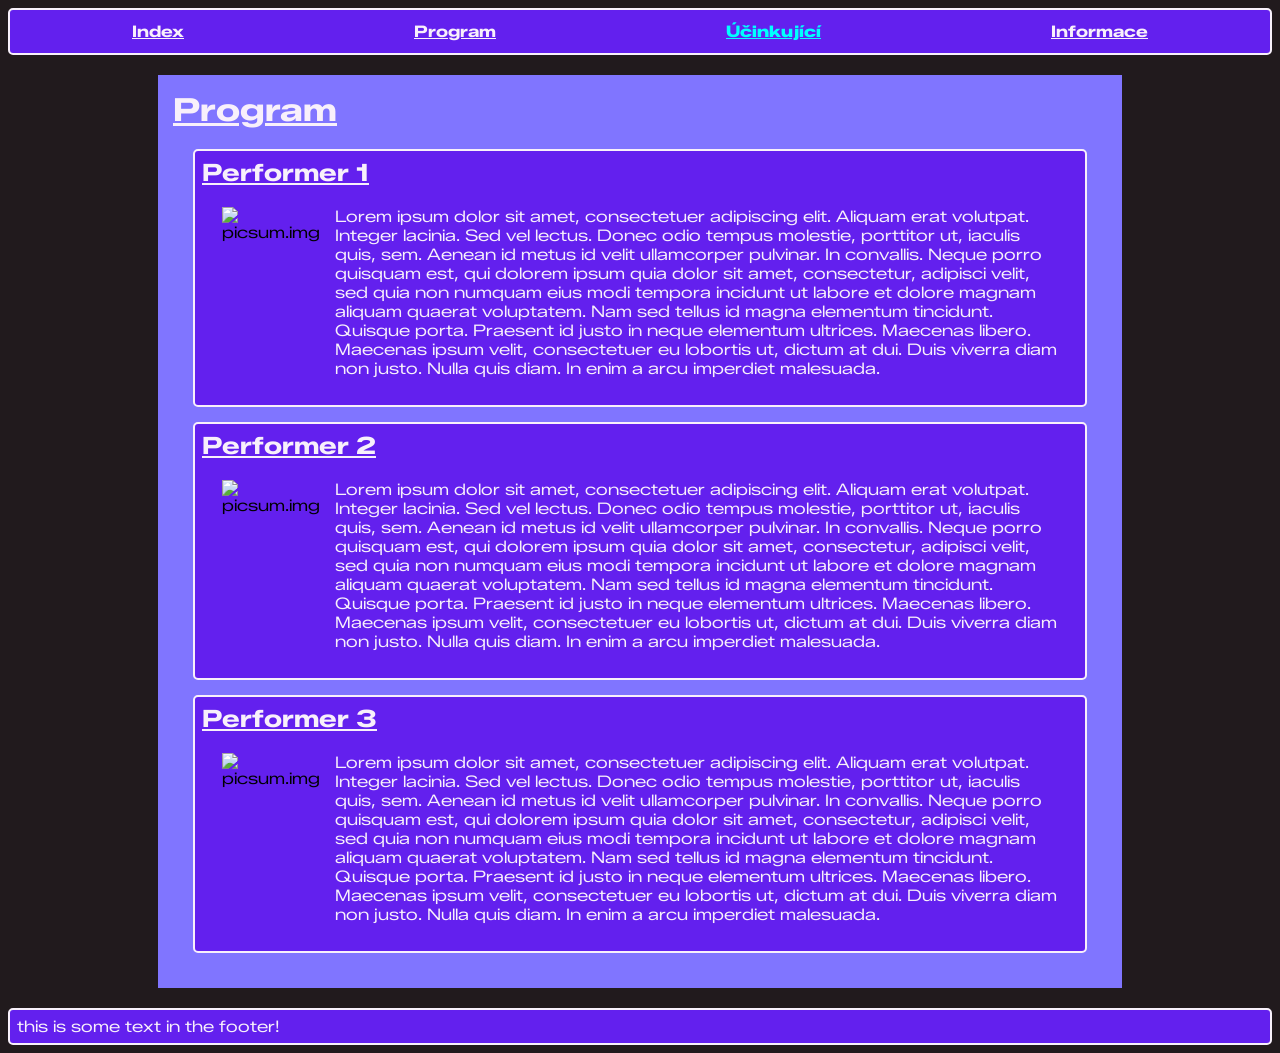
==== web/performers.html @ 7055b020 "Nástřel webu" ====
<!DOCTYPE html>
<html lang="en">
<head>
    <meta charset="UTF-8">
    <meta name="viewport" content="width=device-width, initial-scale=1.0">
    <link rel="stylesheet" href="style.css">
    <title>Performers</title>
    <link rel="preconnect" href="https://fonts.googleapis.com">
    <link rel="preconnect" href="https://fonts.gstatic.com" crossorigin>
    <link href="https://fonts.googleapis.com/css2?family=Zalando+Sans+Expanded:ital,wght@0,200..900;1,200..900&display=swap" rel="stylesheet">
</head>
<body>
    <header>
        <nav id="navbar" class="row">
            <div class="nav-button">
                <a class="nav-link" href="index.html">Index</a>
            </div>
            <div class="nav-button">
                <a class="nav-link" href="program.html">Program</a>
            </div>
            <div class="nav-button">
                <a class="nav-link active" href="performers.html">Účinkující</a>
            </div>
            <div class="nav-button">
                <a class="nav-link" href="">Informace</a>
            </div>
        </nav>
    </header>
    <main>
        <h1>Program</h1>
        <section>
            <section id="performers">
                <article class="performer-item">
                    <h2>Performer 1</h2>
                    <div class="row performer">
                        <img src="https://picsum.photos/150/150" alt="picsum.img">
                        <p>Lorem ipsum dolor sit amet, consectetuer adipiscing elit. Aliquam erat volutpat. Integer lacinia. Sed vel lectus. Donec odio tempus molestie, porttitor ut, iaculis quis, sem. Aenean id metus id velit ullamcorper pulvinar. In convallis. Neque porro quisquam est, qui dolorem ipsum quia dolor sit amet, consectetur, adipisci velit, sed quia non numquam eius modi tempora incidunt ut labore et dolore magnam aliquam quaerat voluptatem. Nam sed tellus id magna elementum tincidunt. Quisque porta. Praesent id justo in neque elementum ultrices. Maecenas libero. Maecenas ipsum velit, consectetuer eu lobortis ut, dictum at dui. Duis viverra diam non justo. Nulla quis diam. In enim a arcu imperdiet malesuada.</p>
                    </div>
                </article>
                <article class="performer-item">
                    <h2>Performer 2</h2>
                    <div class="row performer">
                        <img src="https://picsum.photos/150/150" alt="picsum.img">
                        <p>Lorem ipsum dolor sit amet, consectetuer adipiscing elit. Aliquam erat volutpat. Integer lacinia. Sed vel lectus. Donec odio tempus molestie, porttitor ut, iaculis quis, sem. Aenean id metus id velit ullamcorper pulvinar. In convallis. Neque porro quisquam est, qui dolorem ipsum quia dolor sit amet, consectetur, adipisci velit, sed quia non numquam eius modi tempora incidunt ut labore et dolore magnam aliquam quaerat voluptatem. Nam sed tellus id magna elementum tincidunt. Quisque porta. Praesent id justo in neque elementum ultrices. Maecenas libero. Maecenas ipsum velit, consectetuer eu lobortis ut, dictum at dui. Duis viverra diam non justo. Nulla quis diam. In enim a arcu imperdiet malesuada.</p>
                    </div>
                </article>
                <article class="performer-item">
                    <h2>Performer 3</h2>
                    <div class="row performer">
                        <img src="https://picsum.photos/150/150" alt="picsum.img">
                        <p>Lorem ipsum dolor sit amet, consectetuer adipiscing elit. Aliquam erat volutpat. Integer lacinia. Sed vel lectus. Donec odio tempus molestie, porttitor ut, iaculis quis, sem. Aenean id metus id velit ullamcorper pulvinar. In convallis. Neque porro quisquam est, qui dolorem ipsum quia dolor sit amet, consectetur, adipisci velit, sed quia non numquam eius modi tempora incidunt ut labore et dolore magnam aliquam quaerat voluptatem. Nam sed tellus id magna elementum tincidunt. Quisque porta. Praesent id justo in neque elementum ultrices. Maecenas libero. Maecenas ipsum velit, consectetuer eu lobortis ut, dictum at dui. Duis viverra diam non justo. Nulla quis diam. In enim a arcu imperdiet malesuada.</p>
                    </div>
                </article>
            </section>
        </section>
    </main>
    <footer>
        <p>this is some text in the footer!</p>
    </footer>
</body>
</html>
---- web/style.css ----
body{
    background-color: #211A1D;
    font-family: "Zalando Sans Expanded", sans-serif;
    font-optical-sizing: auto;
    font-weight: normal;
    font-style: normal;
}
.row{
    display: flex;
    flex-direction: row;
}
#navbar{
    border: 2px solid #F8F0FB;
    border-radius: 5px;
    background-color: #6320ee;
    padding: 7px;
    justify-content: space-around;
}
a{
    text-decoration: none;
}
.nav-button{
    padding: 5px;
    text-align: center;
}
.nav-link{
    font-weight: 700;
    text-decoration: underline;
}
footer{
    background-color: #6320ee;
    padding: 7px;
    border: 2px solid #F8F0FB;
    border-radius: 5px;
}
main{
    padding: 15px;
    margin: 20px 150px;
    background-color: #8075FF;
}
section, article, .performer{
    padding: 20px;
}
article{
    padding: 20px;
}
p, h1, h2, h3, time, a{
   color: #F8F0FB;
   margin: 0;
}
h1, h2, h3{
    text-decoration: underline;
}
a.active{
    color: #00ffff;
    font-weight: 900;
}
article.performer-item{
    padding: 7px;
    background-color: #6320ee;
    border: 2px solid #F8F0FB;
    border-radius: 5px;
}
#performers{
    display: flex;
    flex-direction: column;
    row-gap: 15px;
    padding: 0;
}
.performer{
    column-gap: 15px;
}
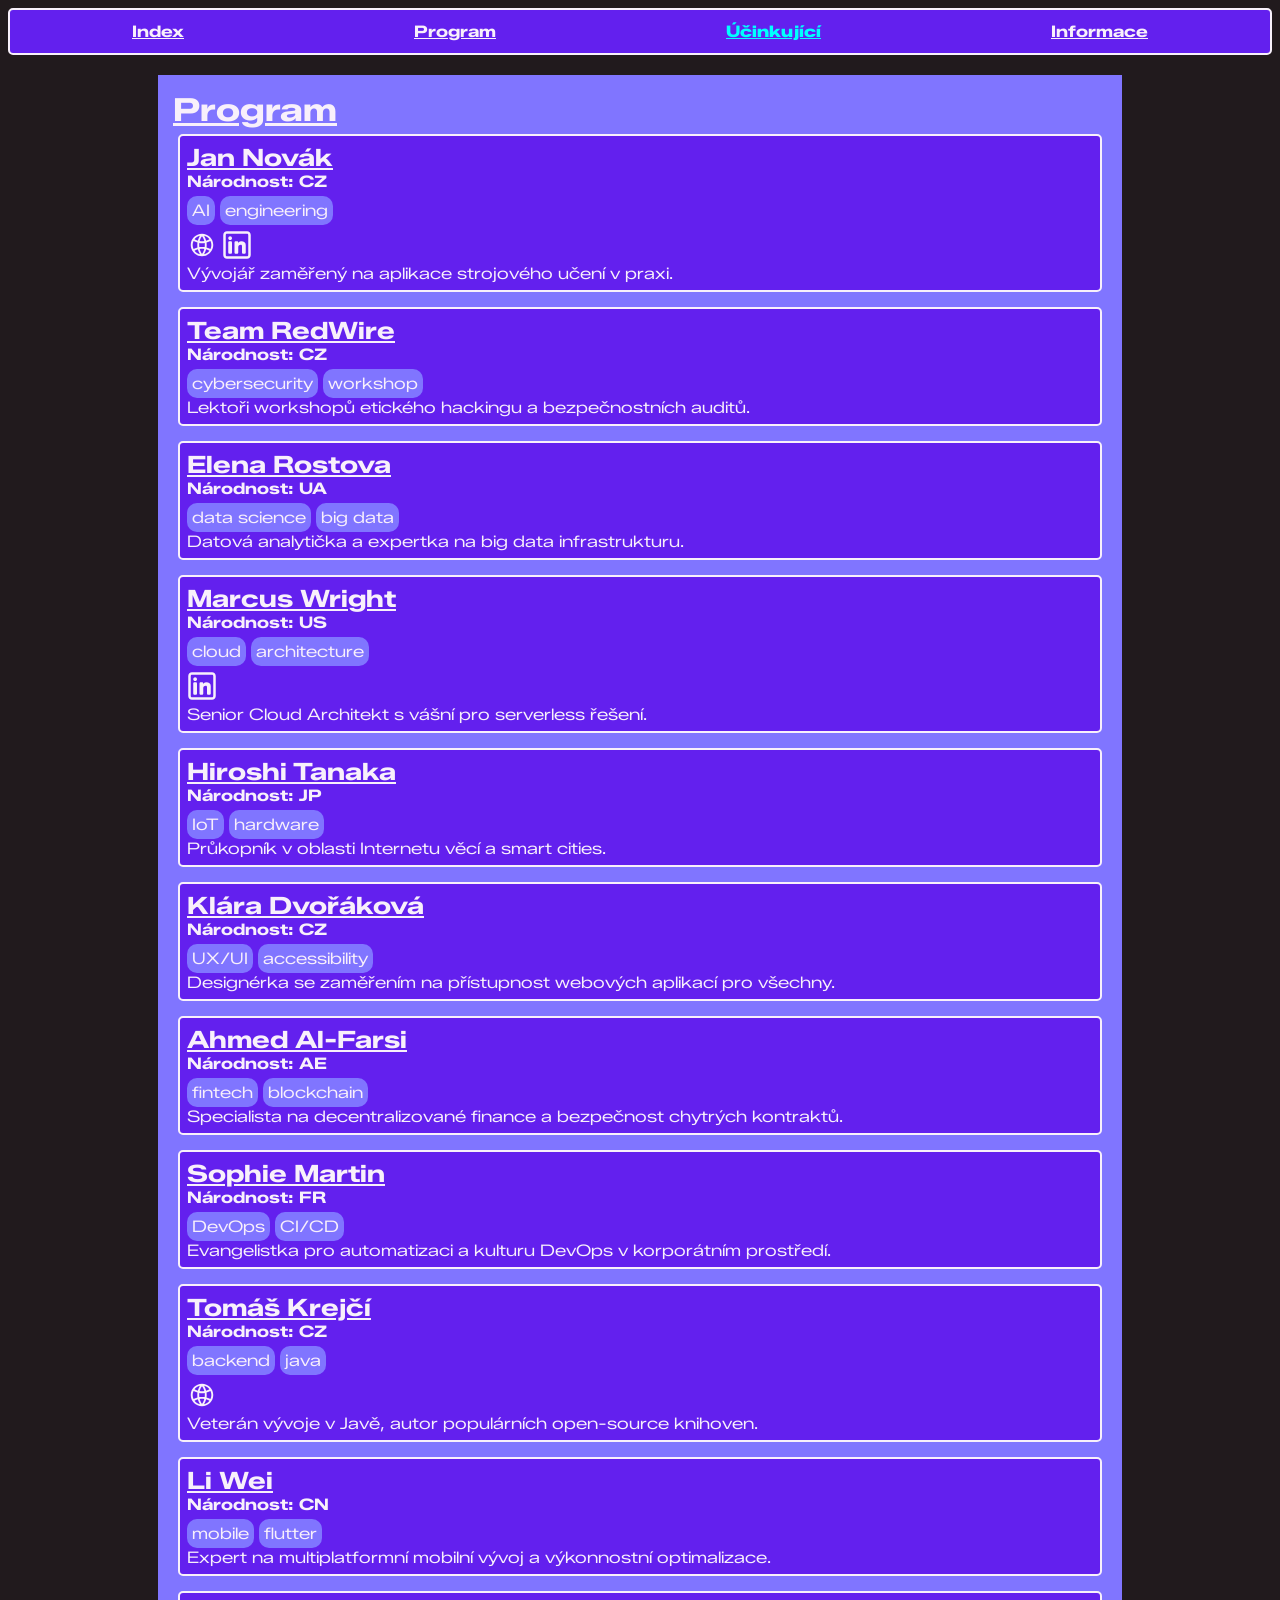
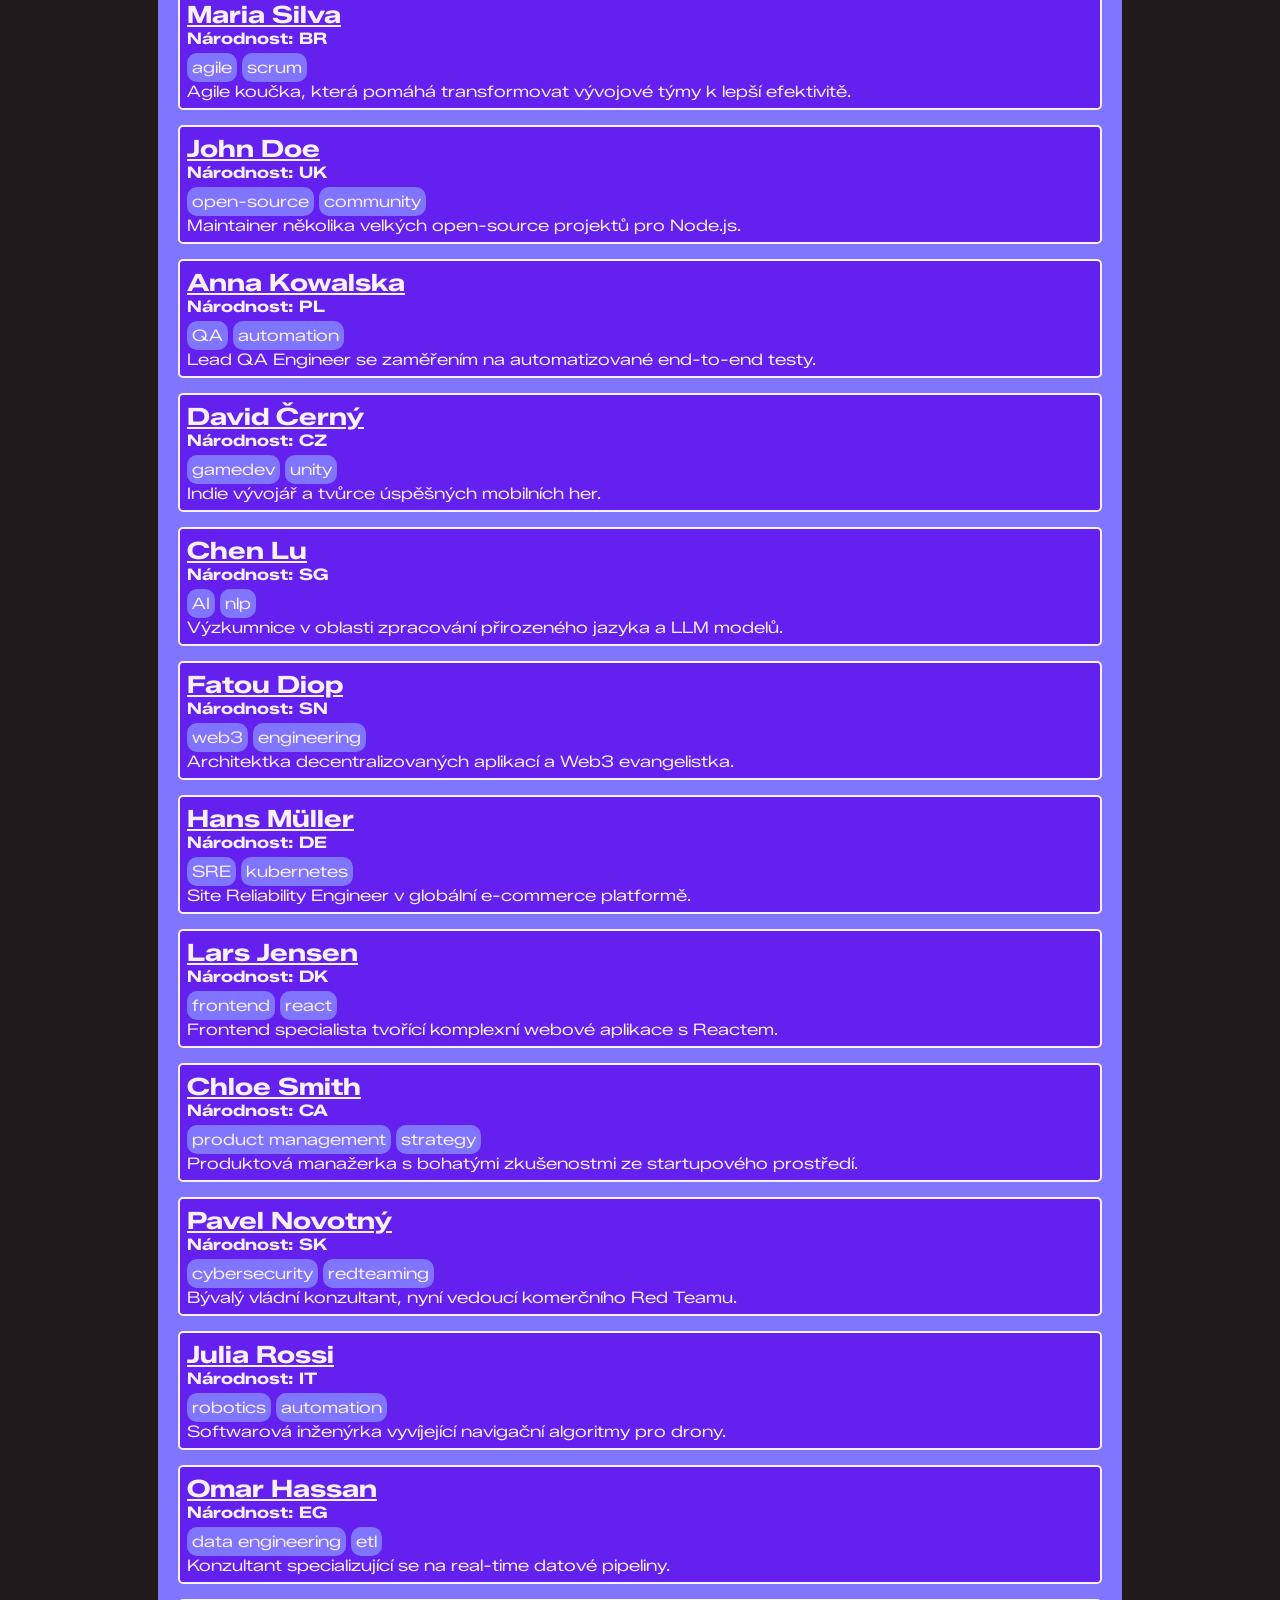
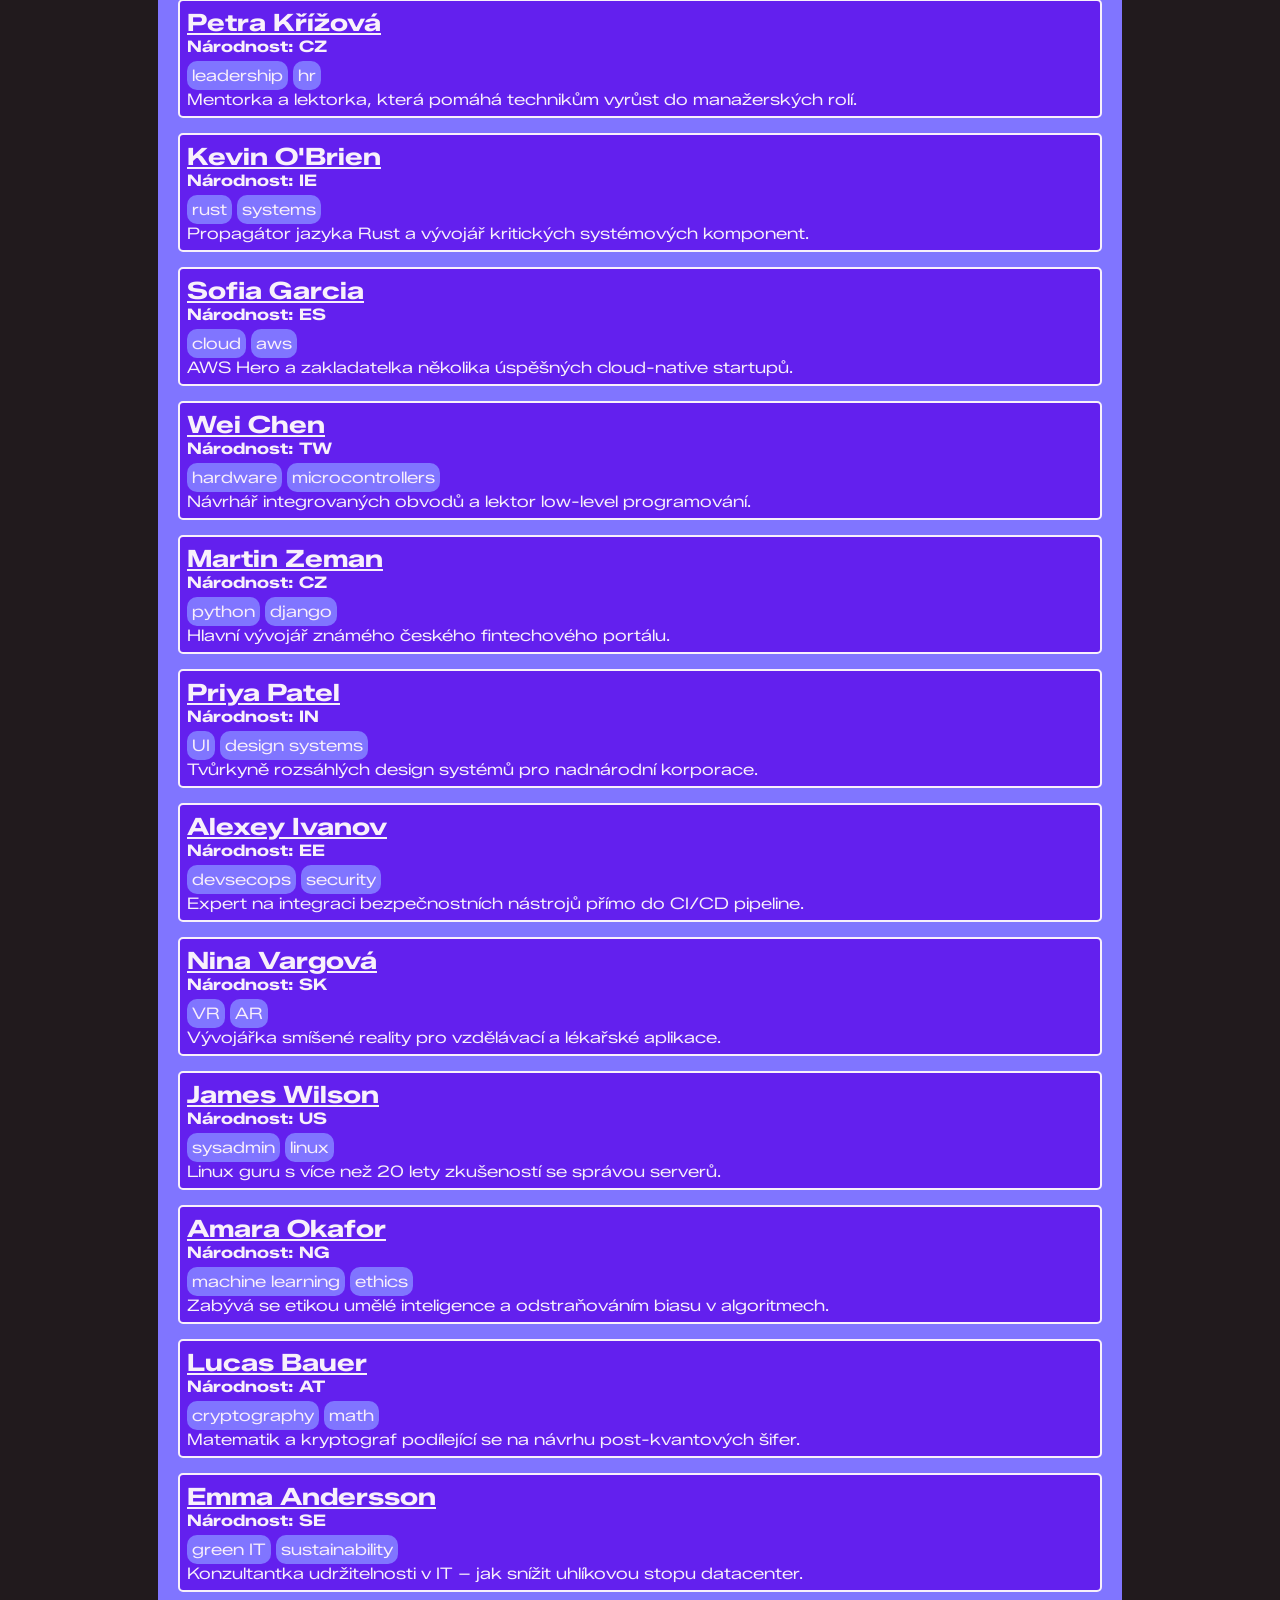
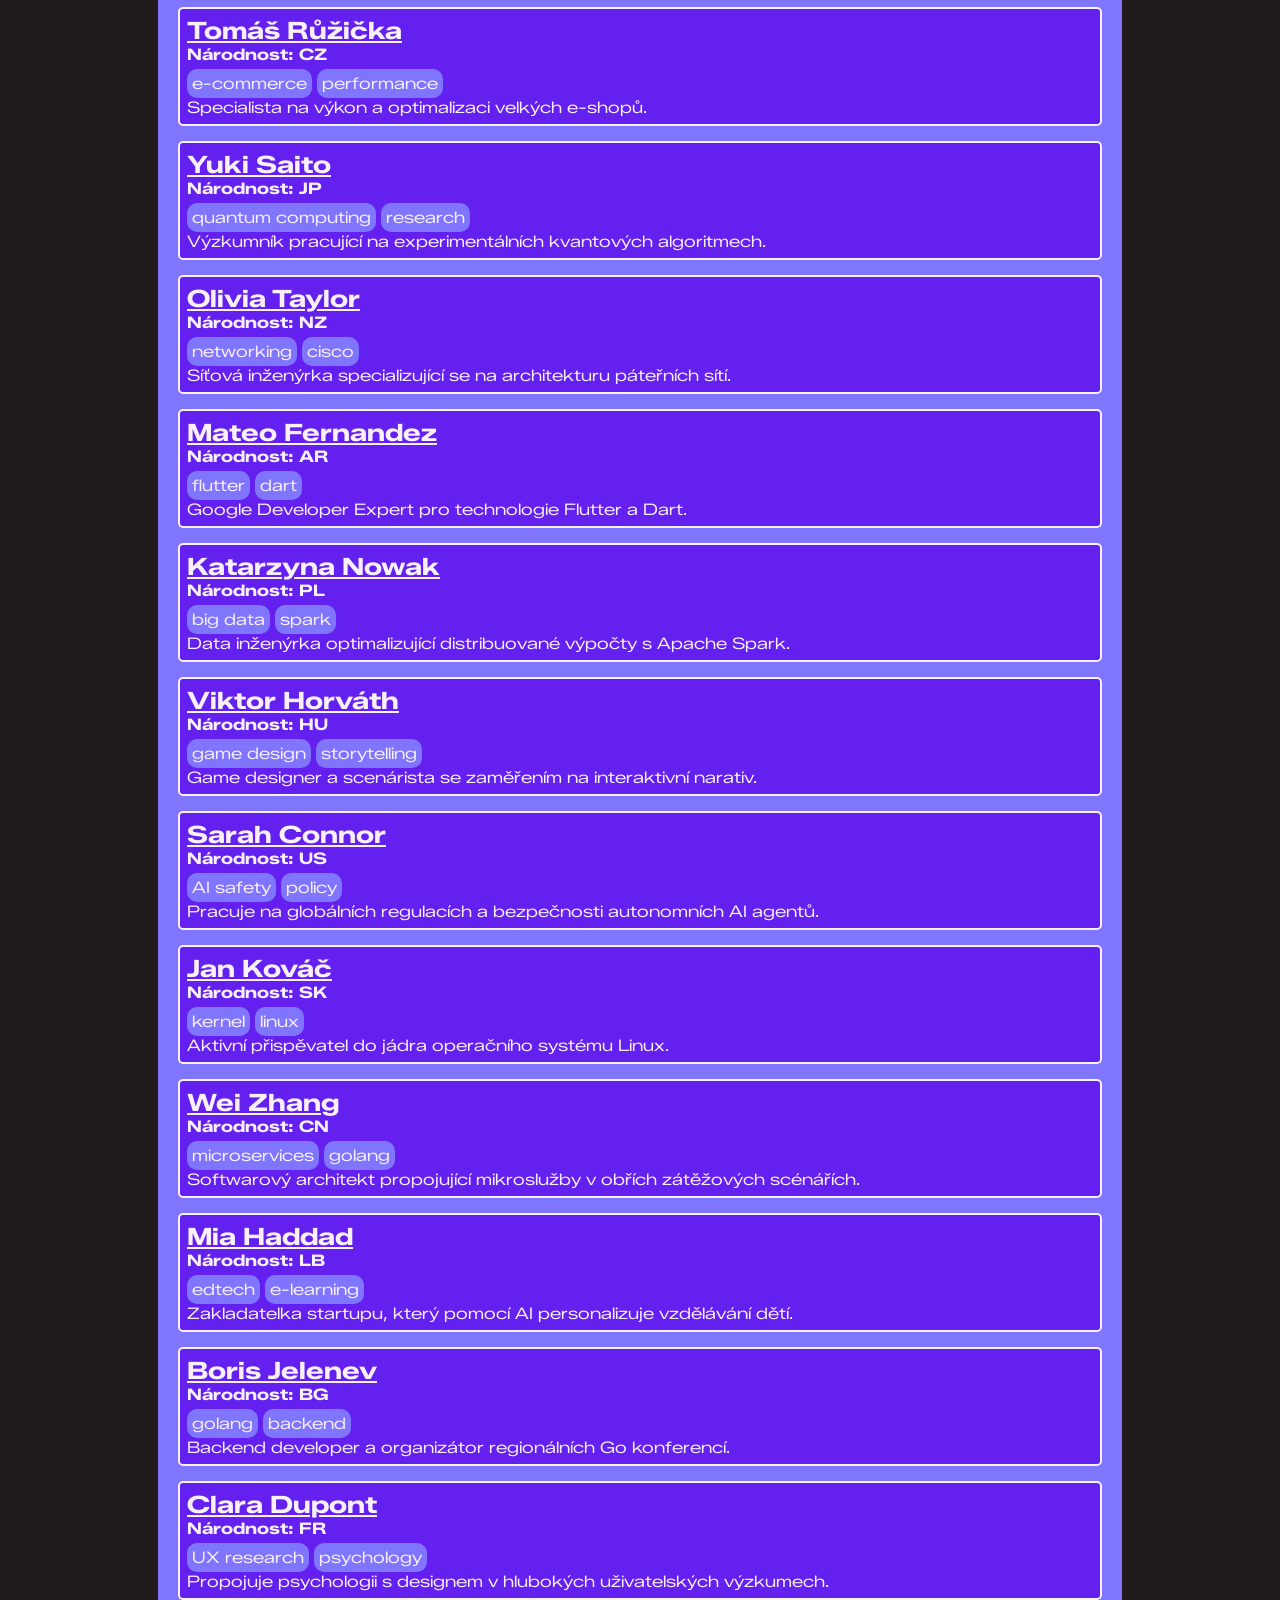
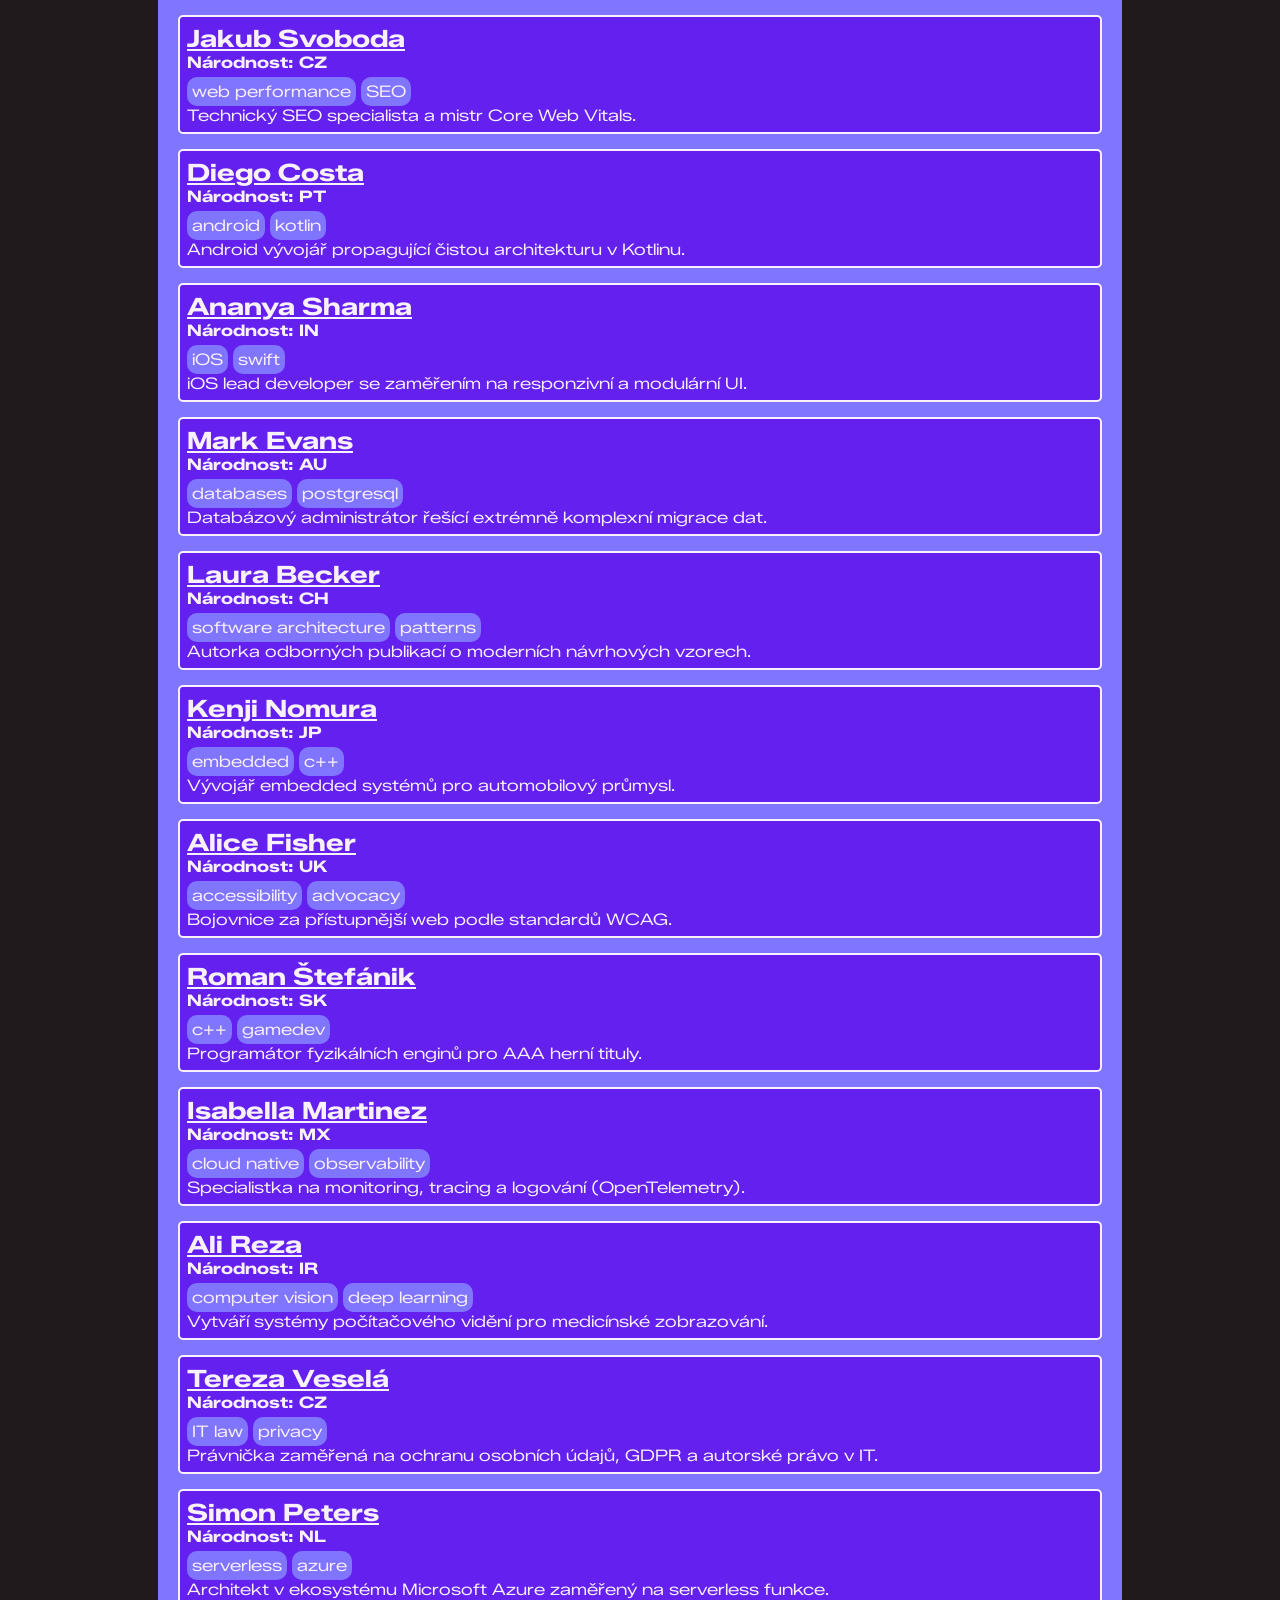
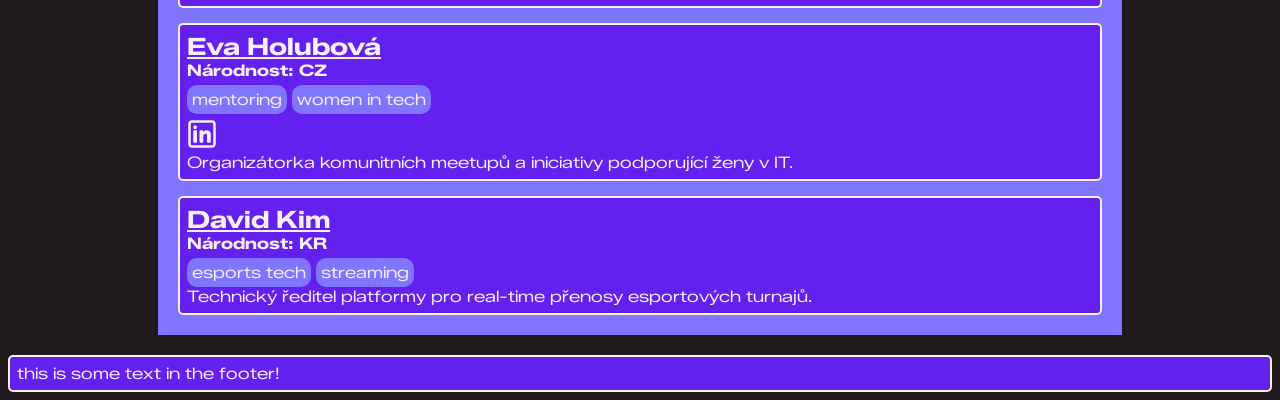
==== commit 0c07398d: "dokoncen program a ucastnici" ====
--- a/web/performers.html
+++ b/web/performers.html
@@ -1,5 +1,6 @@
 <!DOCTYPE html>
 <html lang="en">
+
 <head>
     <meta charset="UTF-8">
     <meta name="viewport" content="width=device-width, initial-scale=1.0">
@@ -7,8 +8,11 @@
     <title>Performers</title>
     <link rel="preconnect" href="https://fonts.googleapis.com">
     <link rel="preconnect" href="https://fonts.gstatic.com" crossorigin>
-    <link href="https://fonts.googleapis.com/css2?family=Zalando+Sans+Expanded:ital,wght@0,200..900;1,200..900&display=swap" rel="stylesheet">
+    <link
+        href="https://fonts.googleapis.com/css2?family=Zalando+Sans+Expanded:ital,wght@0,200..900;1,200..900&display=swap"
+        rel="stylesheet">
 </head>
+
 <body>
     <header>
         <nav id="navbar" class="row">
@@ -28,34 +32,955 @@
     </header>
     <main>
         <h1>Program</h1>
-        <section>
-            <section id="performers">
-                <article class="performer-item">
-                    <h2>Performer 1</h2>
-                    <div class="row performer">
-                        <img src="https://picsum.photos/150/150" alt="picsum.img">
-                        <p>Lorem ipsum dolor sit amet, consectetuer adipiscing elit. Aliquam erat volutpat. Integer lacinia. Sed vel lectus. Donec odio tempus molestie, porttitor ut, iaculis quis, sem. Aenean id metus id velit ullamcorper pulvinar. In convallis. Neque porro quisquam est, qui dolorem ipsum quia dolor sit amet, consectetur, adipisci velit, sed quia non numquam eius modi tempora incidunt ut labore et dolore magnam aliquam quaerat voluptatem. Nam sed tellus id magna elementum tincidunt. Quisque porta. Praesent id justo in neque elementum ultrices. Maecenas libero. Maecenas ipsum velit, consectetuer eu lobortis ut, dictum at dui. Duis viverra diam non justo. Nulla quis diam. In enim a arcu imperdiet malesuada.</p>
-                    </div>
-                </article>
-                <article class="performer-item">
-                    <h2>Performer 2</h2>
-                    <div class="row performer">
-                        <img src="https://picsum.photos/150/150" alt="picsum.img">
-                        <p>Lorem ipsum dolor sit amet, consectetuer adipiscing elit. Aliquam erat volutpat. Integer lacinia. Sed vel lectus. Donec odio tempus molestie, porttitor ut, iaculis quis, sem. Aenean id metus id velit ullamcorper pulvinar. In convallis. Neque porro quisquam est, qui dolorem ipsum quia dolor sit amet, consectetur, adipisci velit, sed quia non numquam eius modi tempora incidunt ut labore et dolore magnam aliquam quaerat voluptatem. Nam sed tellus id magna elementum tincidunt. Quisque porta. Praesent id justo in neque elementum ultrices. Maecenas libero. Maecenas ipsum velit, consectetuer eu lobortis ut, dictum at dui. Duis viverra diam non justo. Nulla quis diam. In enim a arcu imperdiet malesuada.</p>
-                    </div>
-                </article>
-                <article class="performer-item">
-                    <h2>Performer 3</h2>
-                    <div class="row performer">
-                        <img src="https://picsum.photos/150/150" alt="picsum.img">
-                        <p>Lorem ipsum dolor sit amet, consectetuer adipiscing elit. Aliquam erat volutpat. Integer lacinia. Sed vel lectus. Donec odio tempus molestie, porttitor ut, iaculis quis, sem. Aenean id metus id velit ullamcorper pulvinar. In convallis. Neque porro quisquam est, qui dolorem ipsum quia dolor sit amet, consectetur, adipisci velit, sed quia non numquam eius modi tempora incidunt ut labore et dolore magnam aliquam quaerat voluptatem. Nam sed tellus id magna elementum tincidunt. Quisque porta. Praesent id justo in neque elementum ultrices. Maecenas libero. Maecenas ipsum velit, consectetuer eu lobortis ut, dictum at dui. Duis viverra diam non justo. Nulla quis diam. In enim a arcu imperdiet malesuada.</p>
-                    </div>
-                </article>
-            </section>
+        <!-- <section id="performers">
+            <article class="performer-item">
+                <h2>Jan Novák</h2>
+                <h4>Národnost: CZ</h4>
+                <div class="tags row row-gap m-top">
+                    <div class="tag">
+                        <p>AI</p>
+                    </div>
+                    <div class="tag">
+                        <p>engineering</p>
+                    </div>
+                </div>
+                <div class="link-icons row row-gap m-top">
+                    <a href="" class="link-icon">
+                        <svg width="30px" height="30px" viewBox="0 0 24 24" fill="none"
+                            xmlns="http://www.w3.org/2000/svg">
+                            <path
+                                d="M6.5 8C7.32843 8 8 7.32843 8 6.5C8 5.67157 7.32843 5 6.5 5C5.67157 5 5 5.67157 5 6.5C5 7.32843 5.67157 8 6.5 8Z"
+                                fill="#0F0F0F" />
+                            <path
+                                d="M5 10C5 9.44772 5.44772 9 6 9H7C7.55228 9 8 9.44771 8 10V18C8 18.5523 7.55228 19 7 19H6C5.44772 19 5 18.5523 5 18V10Z"
+                                fill="#0F0F0F" />
+                            <path
+                                d="M11 19H12C12.5523 19 13 18.5523 13 18V13.5C13 12 16 11 16 13V18.0004C16 18.5527 16.4477 19 17 19H18C18.5523 19 19 18.5523 19 18V12C19 10 17.5 9 15.5 9C13.5 9 13 10.5 13 10.5V10C13 9.44771 12.5523 9 12 9H11C10.4477 9 10 9.44772 10 10V18C10 18.5523 10.4477 19 11 19Z"
+                                fill="#0F0F0F" />
+                            <path fill-rule="evenodd" clip-rule="evenodd"
+                                d="M20 1C21.6569 1 23 2.34315 23 4V20C23 21.6569 21.6569 23 20 23H4C2.34315 23 1 21.6569 1 20V4C1 2.34315 2.34315 1 4 1H20ZM20 3C20.5523 3 21 3.44772 21 4V20C21 20.5523 20.5523 21 20 21H4C3.44772 21 3 20.5523 3 20V4C3 3.44772 3.44772 3 4 3H20Z"
+                                fill="#0F0F0F" />
+                        </svg>
+                    </a>
+                    <a href="" class="link-icon">
+                        <svg width="30px" height="30px" viewBox="0 0 24 24" fill="none"
+                            xmlns="http://www.w3.org/2000/svg">
+                            <path fill-rule="evenodd" clip-rule="evenodd"
+                                d="M9.83824 18.4467C10.0103 18.7692 10.1826 19.0598 10.3473 19.3173C8.59745 18.9238 7.07906 17.9187 6.02838 16.5383C6.72181 16.1478 7.60995 15.743 8.67766 15.4468C8.98112 16.637 9.40924 17.6423 9.83824 18.4467ZM11.1618 17.7408C10.7891 17.0421 10.4156 16.1695 10.1465 15.1356C10.7258 15.0496 11.3442 15 12.0001 15C12.6559 15 13.2743 15.0496 13.8535 15.1355C13.5844 16.1695 13.2109 17.0421 12.8382 17.7408C12.5394 18.3011 12.2417 18.7484 12 19.0757C11.7583 18.7484 11.4606 18.3011 11.1618 17.7408ZM9.75 12C9.75 12.5841 9.7893 13.1385 9.8586 13.6619C10.5269 13.5594 11.2414 13.5 12.0001 13.5C12.7587 13.5 13.4732 13.5593 14.1414 13.6619C14.2107 13.1384 14.25 12.5841 14.25 12C14.25 11.4159 14.2107 10.8616 14.1414 10.3381C13.4732 10.4406 12.7587 10.5 12.0001 10.5C11.2414 10.5 10.5269 10.4406 9.8586 10.3381C9.7893 10.8615 9.75 11.4159 9.75 12ZM8.38688 10.0288C8.29977 10.6478 8.25 11.3054 8.25 12C8.25 12.6946 8.29977 13.3522 8.38688 13.9712C7.11338 14.3131 6.05882 14.7952 5.24324 15.2591C4.76698 14.2736 4.5 13.168 4.5 12C4.5 10.832 4.76698 9.72644 5.24323 8.74088C6.05872 9.20472 7.1133 9.68686 8.38688 10.0288ZM10.1465 8.86445C10.7258 8.95042 11.3442 9 12.0001 9C12.6559 9 13.2743 8.95043 13.8535 8.86447C13.5844 7.83055 13.2109 6.95793 12.8382 6.2592C12.5394 5.69894 12.2417 5.25156 12 4.92432C11.7583 5.25156 11.4606 5.69894 11.1618 6.25918C10.7891 6.95791 10.4156 7.83053 10.1465 8.86445ZM15.6131 10.0289C15.7002 10.6479 15.75 11.3055 15.75 12C15.75 12.6946 15.7002 13.3521 15.6131 13.9711C16.8866 14.3131 17.9412 14.7952 18.7568 15.2591C19.233 14.2735 19.5 13.1679 19.5 12C19.5 10.8321 19.233 9.72647 18.7568 8.74093C17.9413 9.20477 16.8867 9.6869 15.6131 10.0289ZM17.9716 7.46178C17.2781 7.85231 16.39 8.25705 15.3224 8.55328C15.0189 7.36304 14.5908 6.35769 14.1618 5.55332C13.9897 5.23077 13.8174 4.94025 13.6527 4.6827C15.4026 5.07623 16.921 6.08136 17.9716 7.46178ZM8.67765 8.55325C7.61001 8.25701 6.7219 7.85227 6.02839 7.46173C7.07906 6.08134 8.59745 5.07623 10.3472 4.6827C10.1826 4.94025 10.0103 5.23076 9.83823 5.5533C9.40924 6.35767 8.98112 7.36301 8.67765 8.55325ZM15.3224 15.4467C15.0189 16.637 14.5908 17.6423 14.1618 18.4467C13.9897 18.7692 13.8174 19.0598 13.6527 19.3173C15.4026 18.9238 16.921 17.9186 17.9717 16.5382C17.2782 16.1477 16.3901 15.743 15.3224 15.4467ZM12 21C16.9706 21 21 16.9706 21 12C21 7.02944 16.9706 3 12 3C7.02944 3 3 7.02944 3 12C3 16.9706 7.02944 21 12 21Z"
+                                fill="#080341" />
+                        </svg>
+                    </a>
+                </div>
+                <p>Vývojář zaměřený na aplikace strojového učení v praxi.</p>
+            </article>
+        </section> -->
+        <section id="performers">
+            <article class="performer-item" id="PER-001"><a href="performers/performer-001.html">
+                    <h2>Jan Novák</h2>
+                </a>
+                <h4>Národnost: CZ</h4>
+                <div class="tags row row-gap m-top">
+                    <div class="tag">
+                        <p>AI</p>
+                    </div>
+                    <div class="tag">
+                        <p>engineering</p>
+                    </div>
+                </div>
+                <div class="link-icons row row-gap m-top"><a href="https://example.org/jan-novak" class="link-icon"
+                        id="website-icon"><svg xmlns="http://www.w3.org/2000/svg" width="30px" height="30px"
+                            viewBox="0 0 24 24" fill="none">
+                            <path fill-rule="evenodd" clip-rule="evenodd"
+                                d="M9.83824 18.4467C10.0103 18.7692 10.1826 19.0598 10.3473 19.3173C8.59745 18.9238 7.07906 17.9187 6.02838 16.5383C6.72181 16.1478 7.60995 15.743 8.67766 15.4468C8.98112 16.637 9.40924 17.6423 9.83824 18.4467ZM11.1618 17.7408C10.7891 17.0421 10.4156 16.1695 10.1465 15.1356C10.7258 15.0496 11.3442 15 12.0001 15C12.6559 15 13.2743 15.0496 13.8535 15.1355C13.5844 16.1695 13.2109 17.0421 12.8382 17.7408C12.5394 18.3011 12.2417 18.7484 12 19.0757C11.7583 18.7484 11.4606 18.3011 11.1618 17.7408ZM9.75 12C9.75 12.5841 9.7893 13.1385 9.8586 13.6619C10.5269 13.5594 11.2414 13.5 12.0001 13.5C12.7587 13.5 13.4732 13.5593 14.1414 13.6619C14.2107 13.1384 14.25 12.5841 14.25 12C14.25 11.4159 14.2107 10.8616 14.1414 10.3381C13.4732 10.4406 12.7587 10.5 12.0001 10.5C11.2414 10.5 10.5269 10.4406 9.8586 10.3381C9.7893 10.8615 9.75 11.4159 9.75 12ZM8.38688 10.0288C8.29977 10.6478 8.25 11.3054 8.25 12C8.25 12.6946 8.29977 13.3522 8.38688 13.9712C7.11338 14.3131 6.05882 14.7952 5.24324 15.2591C4.76698 14.2736 4.5 13.168 4.5 12C4.5 10.832 4.76698 9.72644 5.24323 8.74088C6.05872 9.20472 7.1133 9.68686 8.38688 10.0288ZM10.1465 8.86445C10.7258 8.95042 11.3442 9 12.0001 9C12.6559 9 13.2743 8.95043 13.8535 8.86447C13.5844 7.83055 13.2109 6.95793 12.8382 6.2592C12.5394 5.69894 12.2417 5.25156 12 4.92432C11.7583 5.25156 11.4606 5.69894 11.1618 6.25918C10.7891 6.95791 10.4156 7.83053 10.1465 8.86445ZM15.6131 10.0289C15.7002 10.6479 15.75 11.3055 15.75 12C15.75 12.6946 15.7002 13.3521 15.6131 13.9711C16.8866 14.3131 17.9412 14.7952 18.7568 15.2591C19.233 14.2735 19.5 13.1679 19.5 12C19.5 10.8321 19.233 9.72647 18.7568 8.74093C17.9413 9.20477 16.8867 9.6869 15.6131 10.0289ZM17.9716 7.46178C17.2781 7.85231 16.39 8.25705 15.3224 8.55328C15.0189 7.36304 14.5908 6.35769 14.1618 5.55332C13.9897 5.23077 13.8174 4.94025 13.6527 4.6827C15.4026 5.07623 16.921 6.08136 17.9716 7.46178ZM8.67765 8.55325C7.61001 8.25701 6.7219 7.85227 6.02839 7.46173C7.07906 6.08134 8.59745 5.07623 10.3472 4.6827C10.1826 4.94025 10.0103 5.23076 9.83823 5.5533C9.40924 6.35767 8.98112 7.36301 8.67765 8.55325ZM15.3224 15.4467C15.0189 16.637 14.5908 17.6423 14.1618 18.4467C13.9897 18.7692 13.8174 19.0598 13.6527 19.3173C15.4026 18.9238 16.921 17.9186 17.9717 16.5382C17.2782 16.1477 16.3901 15.743 15.3224 15.4467ZM12 21C16.9706 21 21 16.9706 21 12C21 7.02944 16.9706 3 12 3C7.02944 3 3 7.02944 3 12C3 16.9706 7.02944 21 12 21Z"
+                                fill="#080341" />
+                        </svg></a><a href="https://linkedin.com/in/jannovak" class="link-icon" id="linkedin-icon"><svg
+                            xmlns="http://www.w3.org/2000/svg" width="30px" height="30px" viewBox="0 0 24 24"
+                            fill="none">
+                            <path
+                                d="M6.5 8C7.32843 8 8 7.32843 8 6.5C8 5.67157 7.32843 5 6.5 5C5.67157 5 5 5.67157 5 6.5C5 7.32843 5.67157 8 6.5 8Z"
+                                fill="#0F0F0F" />
+                            <path
+                                d="M5 10C5 9.44772 5.44772 9 6 9H7C7.55228 9 8 9.44771 8 10V18C8 18.5523 7.55228 19 7 19H6C5.44772 19 5 18.5523 5 18V10Z"
+                                fill="#0F0F0F" />
+                            <path
+                                d="M11 19H12C12.5523 19 13 18.5523 13 18V13.5C13 12 16 11 16 13V18.0004C16 18.5527 16.4477 19 17 19H18C18.5523 19 19 18.5523 19 18V12C19 10 17.5 9 15.5 9C13.5 9 13 10.5 13 10.5V10C13 9.44771 12.5523 9 12 9H11C10.4477 9 10 9.44772 10 10V18C10 18.5523 10.4477 19 11 19Z"
+                                fill="#0F0F0F" />
+                            <path fill-rule="evenodd" clip-rule="evenodd"
+                                d="M20 1C21.6569 1 23 2.34315 23 4V20C23 21.6569 21.6569 23 20 23H4C2.34315 23 1 21.6569 1 20V4C1 2.34315 2.34315 1 4 1H20ZM20 3C20.5523 3 21 3.44772 21 4V20C21 20.5523 20.5523 21 20 21H4C3.44772 21 3 20.5523 3 20V4C3 3.44772 3.44772 3 4 3H20Z"
+                                fill="#0F0F0F" />
+                        </svg></a></div>
+                <p>Vývojář zaměřený na aplikace strojového učení v praxi.</p>
+            </article>
+            <article class="performer-item" id="PER-002"><a href="performers/performer-002.html">
+                    <h2>Team RedWire</h2>
+                </a>
+                <h4>Národnost: CZ</h4>
+                <div class="tags row row-gap m-top">
+                    <div class="tag">
+                        <p>cybersecurity</p>
+                    </div>
+                    <div class="tag">
+                        <p>workshop</p>
+                    </div>
+                </div>
+                <p>Lektoři workshopů etického hackingu a bezpečnostních auditů.</p>
+            </article>
+            <article class="performer-item" id="PER-003"><a href="performers/performer-003.html">
+                    <h2>Elena Rostova</h2>
+                </a>
+                <h4>Národnost: UA</h4>
+                <div class="tags row row-gap m-top">
+                    <div class="tag">
+                        <p>data science</p>
+                    </div>
+                    <div class="tag">
+                        <p>big data</p>
+                    </div>
+                </div>
+                <p>Datová analytička a expertka na big data infrastrukturu.</p>
+            </article>
+            <article class="performer-item" id="PER-004"><a href="performers/performer-004.html">
+                    <h2>Marcus Wright</h2>
+                </a>
+                <h4>Národnost: US</h4>
+                <div class="tags row row-gap m-top">
+                    <div class="tag">
+                        <p>cloud</p>
+                    </div>
+                    <div class="tag">
+                        <p>architecture</p>
+                    </div>
+                </div>
+                <div class="link-icons row row-gap m-top"><a href="https://linkedin.com/in/mwright-cloud"
+                        class="link-icon" id="linkedin-icon"><svg xmlns="http://www.w3.org/2000/svg" width="30px"
+                            height="30px" viewBox="0 0 24 24" fill="none">
+                            <path
+                                d="M6.5 8C7.32843 8 8 7.32843 8 6.5C8 5.67157 7.32843 5 6.5 5C5.67157 5 5 5.67157 5 6.5C5 7.32843 5.67157 8 6.5 8Z"
+                                fill="#0F0F0F" />
+                            <path
+                                d="M5 10C5 9.44772 5.44772 9 6 9H7C7.55228 9 8 9.44771 8 10V18C8 18.5523 7.55228 19 7 19H6C5.44772 19 5 18.5523 5 18V10Z"
+                                fill="#0F0F0F" />
+                            <path
+                                d="M11 19H12C12.5523 19 13 18.5523 13 18V13.5C13 12 16 11 16 13V18.0004C16 18.5527 16.4477 19 17 19H18C18.5523 19 19 18.5523 19 18V12C19 10 17.5 9 15.5 9C13.5 9 13 10.5 13 10.5V10C13 9.44771 12.5523 9 12 9H11C10.4477 9 10 9.44772 10 10V18C10 18.5523 10.4477 19 11 19Z"
+                                fill="#0F0F0F" />
+                            <path fill-rule="evenodd" clip-rule="evenodd"
+                                d="M20 1C21.6569 1 23 2.34315 23 4V20C23 21.6569 21.6569 23 20 23H4C2.34315 23 1 21.6569 1 20V4C1 2.34315 2.34315 1 4 1H20ZM20 3C20.5523 3 21 3.44772 21 4V20C21 20.5523 20.5523 21 20 21H4C3.44772 21 3 20.5523 3 20V4C3 3.44772 3.44772 3 4 3H20Z"
+                                fill="#0F0F0F" />
+                        </svg></a></div>
+                <p>Senior Cloud Architekt s vášní pro serverless řešení.</p>
+            </article>
+            <article class="performer-item" id="PER-005"><a href="performers/performer-005.html">
+                    <h2>Hiroshi Tanaka</h2>
+                </a>
+                <h4>Národnost: JP</h4>
+                <div class="tags row row-gap m-top">
+                    <div class="tag">
+                        <p>IoT</p>
+                    </div>
+                    <div class="tag">
+                        <p>hardware</p>
+                    </div>
+                </div>
+                <p>Průkopník v oblasti Internetu věcí a smart cities.</p>
+            </article>
+            <article class="performer-item" id="PER-006"><a href="performers/performer-006.html">
+                    <h2>Klára Dvořáková</h2>
+                </a>
+                <h4>Národnost: CZ</h4>
+                <div class="tags row row-gap m-top">
+                    <div class="tag">
+                        <p>UX/UI</p>
+                    </div>
+                    <div class="tag">
+                        <p>accessibility</p>
+                    </div>
+                </div>
+                <p>Designérka se zaměřením na přístupnost webových aplikací pro všechny.</p>
+            </article>
+            <article class="performer-item" id="PER-007"><a href="performers/performer-007.html">
+                    <h2>Ahmed Al-Farsi</h2>
+                </a>
+                <h4>Národnost: AE</h4>
+                <div class="tags row row-gap m-top">
+                    <div class="tag">
+                        <p>fintech</p>
+                    </div>
+                    <div class="tag">
+                        <p>blockchain</p>
+                    </div>
+                </div>
+                <p>Specialista na decentralizované finance a bezpečnost chytrých kontraktů.</p>
+            </article>
+            <article class="performer-item" id="PER-008"><a href="performers/performer-008.html">
+                    <h2>Sophie Martin</h2>
+                </a>
+                <h4>Národnost: FR</h4>
+                <div class="tags row row-gap m-top">
+                    <div class="tag">
+                        <p>DevOps</p>
+                    </div>
+                    <div class="tag">
+                        <p>CI/CD</p>
+                    </div>
+                </div>
+                <p>Evangelistka pro automatizaci a kulturu DevOps v korporátním prostředí.</p>
+            </article>
+            <article class="performer-item" id="PER-009"><a href="performers/performer-009.html">
+                    <h2>Tomáš Krejčí</h2>
+                </a>
+                <h4>Národnost: CZ</h4>
+                <div class="tags row row-gap m-top">
+                    <div class="tag">
+                        <p>backend</p>
+                    </div>
+                    <div class="tag">
+                        <p>java</p>
+                    </div>
+                </div>
+                <div class="link-icons row row-gap m-top"><a href="https://example.org/tkrejci" class="link-icon"
+                        id="website-icon"><svg xmlns="http://www.w3.org/2000/svg" width="30px" height="30px"
+                            viewBox="0 0 24 24" fill="none">
+                            <path fill-rule="evenodd" clip-rule="evenodd"
+                                d="M9.83824 18.4467C10.0103 18.7692 10.1826 19.0598 10.3473 19.3173C8.59745 18.9238 7.07906 17.9187 6.02838 16.5383C6.72181 16.1478 7.60995 15.743 8.67766 15.4468C8.98112 16.637 9.40924 17.6423 9.83824 18.4467ZM11.1618 17.7408C10.7891 17.0421 10.4156 16.1695 10.1465 15.1356C10.7258 15.0496 11.3442 15 12.0001 15C12.6559 15 13.2743 15.0496 13.8535 15.1355C13.5844 16.1695 13.2109 17.0421 12.8382 17.7408C12.5394 18.3011 12.2417 18.7484 12 19.0757C11.7583 18.7484 11.4606 18.3011 11.1618 17.7408ZM9.75 12C9.75 12.5841 9.7893 13.1385 9.8586 13.6619C10.5269 13.5594 11.2414 13.5 12.0001 13.5C12.7587 13.5 13.4732 13.5593 14.1414 13.6619C14.2107 13.1384 14.25 12.5841 14.25 12C14.25 11.4159 14.2107 10.8616 14.1414 10.3381C13.4732 10.4406 12.7587 10.5 12.0001 10.5C11.2414 10.5 10.5269 10.4406 9.8586 10.3381C9.7893 10.8615 9.75 11.4159 9.75 12ZM8.38688 10.0288C8.29977 10.6478 8.25 11.3054 8.25 12C8.25 12.6946 8.29977 13.3522 8.38688 13.9712C7.11338 14.3131 6.05882 14.7952 5.24324 15.2591C4.76698 14.2736 4.5 13.168 4.5 12C4.5 10.832 4.76698 9.72644 5.24323 8.74088C6.05872 9.20472 7.1133 9.68686 8.38688 10.0288ZM10.1465 8.86445C10.7258 8.95042 11.3442 9 12.0001 9C12.6559 9 13.2743 8.95043 13.8535 8.86447C13.5844 7.83055 13.2109 6.95793 12.8382 6.2592C12.5394 5.69894 12.2417 5.25156 12 4.92432C11.7583 5.25156 11.4606 5.69894 11.1618 6.25918C10.7891 6.95791 10.4156 7.83053 10.1465 8.86445ZM15.6131 10.0289C15.7002 10.6479 15.75 11.3055 15.75 12C15.75 12.6946 15.7002 13.3521 15.6131 13.9711C16.8866 14.3131 17.9412 14.7952 18.7568 15.2591C19.233 14.2735 19.5 13.1679 19.5 12C19.5 10.8321 19.233 9.72647 18.7568 8.74093C17.9413 9.20477 16.8867 9.6869 15.6131 10.0289ZM17.9716 7.46178C17.2781 7.85231 16.39 8.25705 15.3224 8.55328C15.0189 7.36304 14.5908 6.35769 14.1618 5.55332C13.9897 5.23077 13.8174 4.94025 13.6527 4.6827C15.4026 5.07623 16.921 6.08136 17.9716 7.46178ZM8.67765 8.55325C7.61001 8.25701 6.7219 7.85227 6.02839 7.46173C7.07906 6.08134 8.59745 5.07623 10.3472 4.6827C10.1826 4.94025 10.0103 5.23076 9.83823 5.5533C9.40924 6.35767 8.98112 7.36301 8.67765 8.55325ZM15.3224 15.4467C15.0189 16.637 14.5908 17.6423 14.1618 18.4467C13.9897 18.7692 13.8174 19.0598 13.6527 19.3173C15.4026 18.9238 16.921 17.9186 17.9717 16.5382C17.2782 16.1477 16.3901 15.743 15.3224 15.4467ZM12 21C16.9706 21 21 16.9706 21 12C21 7.02944 16.9706 3 12 3C7.02944 3 3 7.02944 3 12C3 16.9706 7.02944 21 12 21Z"
+                                fill="#080341" />
+                        </svg></a></div>
+                <p>Veterán vývoje v Javě, autor populárních open-source knihoven.</p>
+            </article>
+            <article class="performer-item" id="PER-010"><a href="performers/performer-010.html">
+                    <h2>Li Wei</h2>
+                </a>
+                <h4>Národnost: CN</h4>
+                <div class="tags row row-gap m-top">
+                    <div class="tag">
+                        <p>mobile</p>
+                    </div>
+                    <div class="tag">
+                        <p>flutter</p>
+                    </div>
+                </div>
+                <p>Expert na multiplatformní mobilní vývoj a výkonnostní optimalizace.</p>
+            </article>
+            <article class="performer-item" id="PER-011"><a href="performers/performer-011.html">
+                    <h2>Maria Silva</h2>
+                </a>
+                <h4>Národnost: BR</h4>
+                <div class="tags row row-gap m-top">
+                    <div class="tag">
+                        <p>agile</p>
+                    </div>
+                    <div class="tag">
+                        <p>scrum</p>
+                    </div>
+                </div>
+                <p>Agile koučka, která pomáhá transformovat vývojové týmy k lepší efektivitě.</p>
+            </article>
+            <article class="performer-item" id="PER-012"><a href="performers/performer-012.html">
+                    <h2>John Doe</h2>
+                </a>
+                <h4>Národnost: UK</h4>
+                <div class="tags row row-gap m-top">
+                    <div class="tag">
+                        <p>open-source</p>
+                    </div>
+                    <div class="tag">
+                        <p>community</p>
+                    </div>
+                </div>
+                <p>Maintainer několika velkých open-source projektů pro Node.js.</p>
+            </article>
+            <article class="performer-item" id="PER-013"><a href="performers/performer-013.html">
+                    <h2>Anna Kowalska</h2>
+                </a>
+                <h4>Národnost: PL</h4>
+                <div class="tags row row-gap m-top">
+                    <div class="tag">
+                        <p>QA</p>
+                    </div>
+                    <div class="tag">
+                        <p>automation</p>
+                    </div>
+                </div>
+                <p>Lead QA Engineer se zaměřením na automatizované end-to-end testy.</p>
+            </article>
+            <article class="performer-item" id="PER-014"><a href="performers/performer-014.html">
+                    <h2>David Černý</h2>
+                </a>
+                <h4>Národnost: CZ</h4>
+                <div class="tags row row-gap m-top">
+                    <div class="tag">
+                        <p>gamedev</p>
+                    </div>
+                    <div class="tag">
+                        <p>unity</p>
+                    </div>
+                </div>
+                <p>Indie vývojář a tvůrce úspěšných mobilních her.</p>
+            </article>
+            <article class="performer-item" id="PER-015"><a href="performers/performer-015.html">
+                    <h2>Chen Lu</h2>
+                </a>
+                <h4>Národnost: SG</h4>
+                <div class="tags row row-gap m-top">
+                    <div class="tag">
+                        <p>AI</p>
+                    </div>
+                    <div class="tag">
+                        <p>nlp</p>
+                    </div>
+                </div>
+                <p>Výzkumnice v oblasti zpracování přirozeného jazyka a LLM modelů.</p>
+            </article>
+            <article class="performer-item" id="PER-016"><a href="performers/performer-016.html">
+                    <h2>Fatou Diop</h2>
+                </a>
+                <h4>Národnost: SN</h4>
+                <div class="tags row row-gap m-top">
+                    <div class="tag">
+                        <p>web3</p>
+                    </div>
+                    <div class="tag">
+                        <p>engineering</p>
+                    </div>
+                </div>
+                <p>Architektka decentralizovaných aplikací a Web3 evangelistka.</p>
+            </article>
+            <article class="performer-item" id="PER-017"><a href="performers/performer-017.html">
+                    <h2>Hans Müller</h2>
+                </a>
+                <h4>Národnost: DE</h4>
+                <div class="tags row row-gap m-top">
+                    <div class="tag">
+                        <p>SRE</p>
+                    </div>
+                    <div class="tag">
+                        <p>kubernetes</p>
+                    </div>
+                </div>
+                <p>Site Reliability Engineer v globální e-commerce platformě.</p>
+            </article>
+            <article class="performer-item" id="PER-018"><a href="performers/performer-018.html">
+                    <h2>Lars Jensen</h2>
+                </a>
+                <h4>Národnost: DK</h4>
+                <div class="tags row row-gap m-top">
+                    <div class="tag">
+                        <p>frontend</p>
+                    </div>
+                    <div class="tag">
+                        <p>react</p>
+                    </div>
+                </div>
+                <p>Frontend specialista tvořící komplexní webové aplikace s Reactem.</p>
+            </article>
+            <article class="performer-item" id="PER-019"><a href="performers/performer-019.html">
+                    <h2>Chloe Smith</h2>
+                </a>
+                <h4>Národnost: CA</h4>
+                <div class="tags row row-gap m-top">
+                    <div class="tag">
+                        <p>product management</p>
+                    </div>
+                    <div class="tag">
+                        <p>strategy</p>
+                    </div>
+                </div>
+                <p>Produktová manažerka s bohatými zkušenostmi ze startupového prostředí.</p>
+            </article>
+            <article class="performer-item" id="PER-020"><a href="performers/performer-020.html">
+                    <h2>Pavel Novotný</h2>
+                </a>
+                <h4>Národnost: SK</h4>
+                <div class="tags row row-gap m-top">
+                    <div class="tag">
+                        <p>cybersecurity</p>
+                    </div>
+                    <div class="tag">
+                        <p>redteaming</p>
+                    </div>
+                </div>
+                <p>Bývalý vládní konzultant, nyní vedoucí komerčního Red Teamu.</p>
+            </article>
+            <article class="performer-item" id="PER-021"><a href="performers/performer-021.html">
+                    <h2>Julia Rossi</h2>
+                </a>
+                <h4>Národnost: IT</h4>
+                <div class="tags row row-gap m-top">
+                    <div class="tag">
+                        <p>robotics</p>
+                    </div>
+                    <div class="tag">
+                        <p>automation</p>
+                    </div>
+                </div>
+                <p>Softwarová inženýrka vyvíjející navigační algoritmy pro drony.</p>
+            </article>
+            <article class="performer-item" id="PER-022"><a href="performers/performer-022.html">
+                    <h2>Omar Hassan</h2>
+                </a>
+                <h4>Národnost: EG</h4>
+                <div class="tags row row-gap m-top">
+                    <div class="tag">
+                        <p>data engineering</p>
+                    </div>
+                    <div class="tag">
+                        <p>etl</p>
+                    </div>
+                </div>
+                <p>Konzultant specializující se na real-time datové pipeliny.</p>
+            </article>
+            <article class="performer-item" id="PER-023"><a href="performers/performer-023.html">
+                    <h2>Petra Křížová</h2>
+                </a>
+                <h4>Národnost: CZ</h4>
+                <div class="tags row row-gap m-top">
+                    <div class="tag">
+                        <p>leadership</p>
+                    </div>
+                    <div class="tag">
+                        <p>hr</p>
+                    </div>
+                </div>
+                <p>Mentorka a lektorka, která pomáhá technikům vyrůst do manažerských rolí.</p>
+            </article>
+            <article class="performer-item" id="PER-024"><a href="performers/performer-024.html">
+                    <h2>Kevin O'Brien</h2>
+                </a>
+                <h4>Národnost: IE</h4>
+                <div class="tags row row-gap m-top">
+                    <div class="tag">
+                        <p>rust</p>
+                    </div>
+                    <div class="tag">
+                        <p>systems</p>
+                    </div>
+                </div>
+                <p>Propagátor jazyka Rust a vývojář kritických systémových komponent.</p>
+            </article>
+            <article class="performer-item" id="PER-025"><a href="performers/performer-025.html">
+                    <h2>Sofia Garcia</h2>
+                </a>
+                <h4>Národnost: ES</h4>
+                <div class="tags row row-gap m-top">
+                    <div class="tag">
+                        <p>cloud</p>
+                    </div>
+                    <div class="tag">
+                        <p>aws</p>
+                    </div>
+                </div>
+                <p>AWS Hero a zakladatelka několika úspěšných cloud-native startupů.</p>
+            </article>
+            <article class="performer-item" id="PER-026"><a href="performers/performer-026.html">
+                    <h2>Wei Chen</h2>
+                </a>
+                <h4>Národnost: TW</h4>
+                <div class="tags row row-gap m-top">
+                    <div class="tag">
+                        <p>hardware</p>
+                    </div>
+                    <div class="tag">
+                        <p>microcontrollers</p>
+                    </div>
+                </div>
+                <p>Návrhář integrovaných obvodů a lektor low-level programování.</p>
+            </article>
+            <article class="performer-item" id="PER-027"><a href="performers/performer-027.html">
+                    <h2>Martin Zeman</h2>
+                </a>
+                <h4>Národnost: CZ</h4>
+                <div class="tags row row-gap m-top">
+                    <div class="tag">
+                        <p>python</p>
+                    </div>
+                    <div class="tag">
+                        <p>django</p>
+                    </div>
+                </div>
+                <p>Hlavní vývojář známého českého fintechového portálu.</p>
+            </article>
+            <article class="performer-item" id="PER-028"><a href="performers/performer-028.html">
+                    <h2>Priya Patel</h2>
+                </a>
+                <h4>Národnost: IN</h4>
+                <div class="tags row row-gap m-top">
+                    <div class="tag">
+                        <p>UI</p>
+                    </div>
+                    <div class="tag">
+                        <p>design systems</p>
+                    </div>
+                </div>
+                <p>Tvůrkyně rozsáhlých design systémů pro nadnárodní korporace.</p>
+            </article>
+            <article class="performer-item" id="PER-029"><a href="performers/performer-029.html">
+                    <h2>Alexey Ivanov</h2>
+                </a>
+                <h4>Národnost: EE</h4>
+                <div class="tags row row-gap m-top">
+                    <div class="tag">
+                        <p>devsecops</p>
+                    </div>
+                    <div class="tag">
+                        <p>security</p>
+                    </div>
+                </div>
+                <p>Expert na integraci bezpečnostních nástrojů přímo do CI/CD pipeline.</p>
+            </article>
+            <article class="performer-item" id="PER-030"><a href="performers/performer-030.html">
+                    <h2>Nina Vargová</h2>
+                </a>
+                <h4>Národnost: SK</h4>
+                <div class="tags row row-gap m-top">
+                    <div class="tag">
+                        <p>VR</p>
+                    </div>
+                    <div class="tag">
+                        <p>AR</p>
+                    </div>
+                </div>
+                <p>Vývojářka smíšené reality pro vzdělávací a lékařské aplikace.</p>
+            </article>
+            <article class="performer-item" id="PER-031"><a href="performers/performer-031.html">
+                    <h2>James Wilson</h2>
+                </a>
+                <h4>Národnost: US</h4>
+                <div class="tags row row-gap m-top">
+                    <div class="tag">
+                        <p>sysadmin</p>
+                    </div>
+                    <div class="tag">
+                        <p>linux</p>
+                    </div>
+                </div>
+                <p>Linux guru s více než 20 lety zkušeností se správou serverů.</p>
+            </article>
+            <article class="performer-item" id="PER-032"><a href="performers/performer-032.html">
+                    <h2>Amara Okafor</h2>
+                </a>
+                <h4>Národnost: NG</h4>
+                <div class="tags row row-gap m-top">
+                    <div class="tag">
+                        <p>machine learning</p>
+                    </div>
+                    <div class="tag">
+                        <p>ethics</p>
+                    </div>
+                </div>
+                <p>Zabývá se etikou umělé inteligence a odstraňováním biasu v algoritmech.</p>
+            </article>
+            <article class="performer-item" id="PER-033"><a href="performers/performer-033.html">
+                    <h2>Lucas Bauer</h2>
+                </a>
+                <h4>Národnost: AT</h4>
+                <div class="tags row row-gap m-top">
+                    <div class="tag">
+                        <p>cryptography</p>
+                    </div>
+                    <div class="tag">
+                        <p>math</p>
+                    </div>
+                </div>
+                <p>Matematik a kryptograf podílející se na návrhu post-kvantových šifer.</p>
+            </article>
+            <article class="performer-item" id="PER-034"><a href="performers/performer-034.html">
+                    <h2>Emma Andersson</h2>
+                </a>
+                <h4>Národnost: SE</h4>
+                <div class="tags row row-gap m-top">
+                    <div class="tag">
+                        <p>green IT</p>
+                    </div>
+                    <div class="tag">
+                        <p>sustainability</p>
+                    </div>
+                </div>
+                <p>Konzultantka udržitelnosti v IT – jak snížit uhlíkovou stopu datacenter.</p>
+            </article>
+            <article class="performer-item" id="PER-035"><a href="performers/performer-035.html">
+                    <h2>Tomáš Růžička</h2>
+                </a>
+                <h4>Národnost: CZ</h4>
+                <div class="tags row row-gap m-top">
+                    <div class="tag">
+                        <p>e-commerce</p>
+                    </div>
+                    <div class="tag">
+                        <p>performance</p>
+                    </div>
+                </div>
+                <p>Specialista na výkon a optimalizaci velkých e-shopů.</p>
+            </article>
+            <article class="performer-item" id="PER-036"><a href="performers/performer-036.html">
+                    <h2>Yuki Saito</h2>
+                </a>
+                <h4>Národnost: JP</h4>
+                <div class="tags row row-gap m-top">
+                    <div class="tag">
+                        <p>quantum computing</p>
+                    </div>
+                    <div class="tag">
+                        <p>research</p>
+                    </div>
+                </div>
+                <p>Výzkumník pracující na experimentálních kvantových algoritmech.</p>
+            </article>
+            <article class="performer-item" id="PER-037"><a href="performers/performer-037.html">
+                    <h2>Olivia Taylor</h2>
+                </a>
+                <h4>Národnost: NZ</h4>
+                <div class="tags row row-gap m-top">
+                    <div class="tag">
+                        <p>networking</p>
+                    </div>
+                    <div class="tag">
+                        <p>cisco</p>
+                    </div>
+                </div>
+                <p>Síťová inženýrka specializující se na architekturu páteřních sítí.</p>
+            </article>
+            <article class="performer-item" id="PER-038"><a href="performers/performer-038.html">
+                    <h2>Mateo Fernandez</h2>
+                </a>
+                <h4>Národnost: AR</h4>
+                <div class="tags row row-gap m-top">
+                    <div class="tag">
+                        <p>flutter</p>
+                    </div>
+                    <div class="tag">
+                        <p>dart</p>
+                    </div>
+                </div>
+                <p>Google Developer Expert pro technologie Flutter a Dart.</p>
+            </article>
+            <article class="performer-item" id="PER-039"><a href="performers/performer-039.html">
+                    <h2>Katarzyna Nowak</h2>
+                </a>
+                <h4>Národnost: PL</h4>
+                <div class="tags row row-gap m-top">
+                    <div class="tag">
+                        <p>big data</p>
+                    </div>
+                    <div class="tag">
+                        <p>spark</p>
+                    </div>
+                </div>
+                <p>Data inženýrka optimalizující distribuované výpočty s Apache Spark.</p>
+            </article>
+            <article class="performer-item" id="PER-040"><a href="performers/performer-040.html">
+                    <h2>Viktor Horváth</h2>
+                </a>
+                <h4>Národnost: HU</h4>
+                <div class="tags row row-gap m-top">
+                    <div class="tag">
+                        <p>game design</p>
+                    </div>
+                    <div class="tag">
+                        <p>storytelling</p>
+                    </div>
+                </div>
+                <p>Game designer a scenárista se zaměřením na interaktivní narativ.</p>
+            </article>
+            <article class="performer-item" id="PER-041"><a href="performers/performer-041.html">
+                    <h2>Sarah Connor</h2>
+                </a>
+                <h4>Národnost: US</h4>
+                <div class="tags row row-gap m-top">
+                    <div class="tag">
+                        <p>AI safety</p>
+                    </div>
+                    <div class="tag">
+                        <p>policy</p>
+                    </div>
+                </div>
+                <p>Pracuje na globálních regulacích a bezpečnosti autonomních AI agentů.</p>
+            </article>
+            <article class="performer-item" id="PER-042"><a href="performers/performer-042.html">
+                    <h2>Jan Kováč</h2>
+                </a>
+                <h4>Národnost: SK</h4>
+                <div class="tags row row-gap m-top">
+                    <div class="tag">
+                        <p>kernel</p>
+                    </div>
+                    <div class="tag">
+                        <p>linux</p>
+                    </div>
+                </div>
+                <p>Aktivní přispěvatel do jádra operačního systému Linux.</p>
+            </article>
+            <article class="performer-item" id="PER-043"><a href="performers/performer-043.html">
+                    <h2>Wei Zhang</h2>
+                </a>
+                <h4>Národnost: CN</h4>
+                <div class="tags row row-gap m-top">
+                    <div class="tag">
+                        <p>microservices</p>
+                    </div>
+                    <div class="tag">
+                        <p>golang</p>
+                    </div>
+                </div>
+                <p>Softwarový architekt propojující mikroslužby v obřích zátěžových scénářích.</p>
+            </article>
+            <article class="performer-item" id="PER-044"><a href="performers/performer-044.html">
+                    <h2>Mia Haddad</h2>
+                </a>
+                <h4>Národnost: LB</h4>
+                <div class="tags row row-gap m-top">
+                    <div class="tag">
+                        <p>edtech</p>
+                    </div>
+                    <div class="tag">
+                        <p>e-learning</p>
+                    </div>
+                </div>
+                <p>Zakladatelka startupu, který pomocí AI personalizuje vzdělávání dětí.</p>
+            </article>
+            <article class="performer-item" id="PER-045"><a href="performers/performer-045.html">
+                    <h2>Boris Jelenev</h2>
+                </a>
+                <h4>Národnost: BG</h4>
+                <div class="tags row row-gap m-top">
+                    <div class="tag">
+                        <p>golang</p>
+                    </div>
+                    <div class="tag">
+                        <p>backend</p>
+                    </div>
+                </div>
+                <p>Backend developer a organizátor regionálních Go konferencí.</p>
+            </article>
+            <article class="performer-item" id="PER-046"><a href="performers/performer-046.html">
+                    <h2>Clara Dupont</h2>
+                </a>
+                <h4>Národnost: FR</h4>
+                <div class="tags row row-gap m-top">
+                    <div class="tag">
+                        <p>UX research</p>
+                    </div>
+                    <div class="tag">
+                        <p>psychology</p>
+                    </div>
+                </div>
+                <p>Propojuje psychologii s designem v hlubokých uživatelských výzkumech.</p>
+            </article>
+            <article class="performer-item" id="PER-047"><a href="performers/performer-047.html">
+                    <h2>Jakub Svoboda</h2>
+                </a>
+                <h4>Národnost: CZ</h4>
+                <div class="tags row row-gap m-top">
+                    <div class="tag">
+                        <p>web performance</p>
+                    </div>
+                    <div class="tag">
+                        <p>SEO</p>
+                    </div>
+                </div>
+                <p>Technický SEO specialista a mistr Core Web Vitals.</p>
+            </article>
+            <article class="performer-item" id="PER-048"><a href="performers/performer-048.html">
+                    <h2>Diego Costa</h2>
+                </a>
+                <h4>Národnost: PT</h4>
+                <div class="tags row row-gap m-top">
+                    <div class="tag">
+                        <p>android</p>
+                    </div>
+                    <div class="tag">
+                        <p>kotlin</p>
+                    </div>
+                </div>
+                <p>Android vývojář propagující čistou architekturu v Kotlinu.</p>
+            </article>
+            <article class="performer-item" id="PER-049"><a href="performers/performer-049.html">
+                    <h2>Ananya Sharma</h2>
+                </a>
+                <h4>Národnost: IN</h4>
+                <div class="tags row row-gap m-top">
+                    <div class="tag">
+                        <p>iOS</p>
+                    </div>
+                    <div class="tag">
+                        <p>swift</p>
+                    </div>
+                </div>
+                <p>iOS lead developer se zaměřením na responzivní a modulární UI.</p>
+            </article>
+            <article class="performer-item" id="PER-050"><a href="performers/performer-050.html">
+                    <h2>Mark Evans</h2>
+                </a>
+                <h4>Národnost: AU</h4>
+                <div class="tags row row-gap m-top">
+                    <div class="tag">
+                        <p>databases</p>
+                    </div>
+                    <div class="tag">
+                        <p>postgresql</p>
+                    </div>
+                </div>
+                <p>Databázový administrátor řešící extrémně komplexní migrace dat.</p>
+            </article>
+            <article class="performer-item" id="PER-051"><a href="performers/performer-051.html">
+                    <h2>Laura Becker</h2>
+                </a>
+                <h4>Národnost: CH</h4>
+                <div class="tags row row-gap m-top">
+                    <div class="tag">
+                        <p>software architecture</p>
+                    </div>
+                    <div class="tag">
+                        <p>patterns</p>
+                    </div>
+                </div>
+                <p>Autorka odborných publikací o moderních návrhových vzorech.</p>
+            </article>
+            <article class="performer-item" id="PER-052"><a href="performers/performer-052.html">
+                    <h2>Kenji Nomura</h2>
+                </a>
+                <h4>Národnost: JP</h4>
+                <div class="tags row row-gap m-top">
+                    <div class="tag">
+                        <p>embedded</p>
+                    </div>
+                    <div class="tag">
+                        <p>c++</p>
+                    </div>
+                </div>
+                <p>Vývojář embedded systémů pro automobilový průmysl.</p>
+            </article>
+            <article class="performer-item" id="PER-053"><a href="performers/performer-053.html">
+                    <h2>Alice Fisher</h2>
+                </a>
+                <h4>Národnost: UK</h4>
+                <div class="tags row row-gap m-top">
+                    <div class="tag">
+                        <p>accessibility</p>
+                    </div>
+                    <div class="tag">
+                        <p>advocacy</p>
+                    </div>
+                </div>
+                <p>Bojovnice za přístupnější web podle standardů WCAG.</p>
+            </article>
+            <article class="performer-item" id="PER-054"><a href="performers/performer-054.html">
+                    <h2>Roman Štefánik</h2>
+                </a>
+                <h4>Národnost: SK</h4>
+                <div class="tags row row-gap m-top">
+                    <div class="tag">
+                        <p>c++</p>
+                    </div>
+                    <div class="tag">
+                        <p>gamedev</p>
+                    </div>
+                </div>
+                <p>Programátor fyzikálních enginů pro AAA herní tituly.</p>
+            </article>
+            <article class="performer-item" id="PER-055"><a href="performers/performer-055.html">
+                    <h2>Isabella Martinez</h2>
+                </a>
+                <h4>Národnost: MX</h4>
+                <div class="tags row row-gap m-top">
+                    <div class="tag">
+                        <p>cloud native</p>
+                    </div>
+                    <div class="tag">
+                        <p>observability</p>
+                    </div>
+                </div>
+                <p>Specialistka na monitoring, tracing a logování (OpenTelemetry).</p>
+            </article>
+            <article class="performer-item" id="PER-056"><a href="performers/performer-056.html">
+                    <h2>Ali Reza</h2>
+                </a>
+                <h4>Národnost: IR</h4>
+                <div class="tags row row-gap m-top">
+                    <div class="tag">
+                        <p>computer vision</p>
+                    </div>
+                    <div class="tag">
+                        <p>deep learning</p>
+                    </div>
+                </div>
+                <p>Vytváří systémy počítačového vidění pro medicínské zobrazování.</p>
+            </article>
+            <article class="performer-item" id="PER-057"><a href="performers/performer-057.html">
+                    <h2>Tereza Veselá</h2>
+                </a>
+                <h4>Národnost: CZ</h4>
+                <div class="tags row row-gap m-top">
+                    <div class="tag">
+                        <p>IT law</p>
+                    </div>
+                    <div class="tag">
+                        <p>privacy</p>
+                    </div>
+                </div>
+                <p>Právnička zaměřená na ochranu osobních údajů, GDPR a autorské právo v IT.</p>
+            </article>
+            <article class="performer-item" id="PER-058"><a href="performers/performer-058.html">
+                    <h2>Simon Peters</h2>
+                </a>
+                <h4>Národnost: NL</h4>
+                <div class="tags row row-gap m-top">
+                    <div class="tag">
+                        <p>serverless</p>
+                    </div>
+                    <div class="tag">
+                        <p>azure</p>
+                    </div>
+                </div>
+                <p>Architekt v ekosystému Microsoft Azure zaměřený na serverless funkce.</p>
+            </article>
+            <article class="performer-item" id="PER-059"><a href="performers/performer-059.html">
+                    <h2>Eva Holubová</h2>
+                </a>
+                <h4>Národnost: CZ</h4>
+                <div class="tags row row-gap m-top">
+                    <div class="tag">
+                        <p>mentoring</p>
+                    </div>
+                    <div class="tag">
+                        <p>women in tech</p>
+                    </div>
+                </div>
+                <div class="link-icons row row-gap m-top"><a href="https://linkedin.com/in/eva-holubova-tech"
+                        class="link-icon" id="linkedin-icon"><svg xmlns="http://www.w3.org/2000/svg" width="30px"
+                            height="30px" viewBox="0 0 24 24" fill="none">
+                            <path
+                                d="M6.5 8C7.32843 8 8 7.32843 8 6.5C8 5.67157 7.32843 5 6.5 5C5.67157 5 5 5.67157 5 6.5C5 7.32843 5.67157 8 6.5 8Z"
+                                fill="#0F0F0F" />
+                            <path
+                                d="M5 10C5 9.44772 5.44772 9 6 9H7C7.55228 9 8 9.44771 8 10V18C8 18.5523 7.55228 19 7 19H6C5.44772 19 5 18.5523 5 18V10Z"
+                                fill="#0F0F0F" />
+                            <path
+                                d="M11 19H12C12.5523 19 13 18.5523 13 18V13.5C13 12 16 11 16 13V18.0004C16 18.5527 16.4477 19 17 19H18C18.5523 19 19 18.5523 19 18V12C19 10 17.5 9 15.5 9C13.5 9 13 10.5 13 10.5V10C13 9.44771 12.5523 9 12 9H11C10.4477 9 10 9.44772 10 10V18C10 18.5523 10.4477 19 11 19Z"
+                                fill="#0F0F0F" />
+                            <path fill-rule="evenodd" clip-rule="evenodd"
+                                d="M20 1C21.6569 1 23 2.34315 23 4V20C23 21.6569 21.6569 23 20 23H4C2.34315 23 1 21.6569 1 20V4C1 2.34315 2.34315 1 4 1H20ZM20 3C20.5523 3 21 3.44772 21 4V20C21 20.5523 20.5523 21 20 21H4C3.44772 21 3 20.5523 3 20V4C3 3.44772 3.44772 3 4 3H20Z"
+                                fill="#0F0F0F" />
+                        </svg></a></div>
+                <p>Organizátorka komunitních meetupů a iniciativy podporující ženy v IT.</p>
+            </article>
+            <article class="performer-item" id="PER-060"><a href="performers/performer-060.html">
+                    <h2>David Kim</h2>
+                </a>
+                <h4>Národnost: KR</h4>
+                <div class="tags row row-gap m-top">
+                    <div class="tag">
+                        <p>esports tech</p>
+                    </div>
+                    <div class="tag">
+                        <p>streaming</p>
+                    </div>
+                </div>
+                <p>Technický ředitel platformy pro real-time přenosy esportových turnajů.</p>
+            </article>
         </section>
     </main>
     <footer>
         <p>this is some text in the footer!</p>
     </footer>
 </body>
+
 </html>
--- a/web/style.css
+++ b/web/style.css
@@ -1,72 +1,100 @@
-body{
+:root {
+    --font-color: #F8F0FB;
+    --background-dark: #6320ee;
+    --background-light: #8075FF;
+}
+body {
     background-color: #211A1D;
     font-family: "Zalando Sans Expanded", sans-serif;
     font-optical-sizing: auto;
     font-weight: normal;
     font-style: normal;
 }
-.row{
+.row {
     display: flex;
     flex-direction: row;
+    justify-content: flex-start;
 }
-#navbar{
-    border: 2px solid #F8F0FB;
+.row-gap {
+    column-gap: 5px;
+}
+#navbar {
+    border: 2px solid var(--font-color);
     border-radius: 5px;
-    background-color: #6320ee;
+    background-color: var(--background-dark);
     padding: 7px;
     justify-content: space-around;
 }
-a{
+a {
     text-decoration: none;
 }
-.nav-button{
+.nav-button {
     padding: 5px;
     text-align: center;
 }
-.nav-link{
+.nav-link {
     font-weight: 700;
     text-decoration: underline;
 }
-footer{
-    background-color: #6320ee;
+footer {
+    background-color: var(--background-dark);
     padding: 7px;
-    border: 2px solid #F8F0FB;
+    border: 2px solid var(--font-color);
     border-radius: 5px;
 }
-main{
+main {
     padding: 15px;
     margin: 20px 150px;
-    background-color: #8075FF;
+    background-color: var(--background-light);
 }
-section, article, .performer{
+section, article, .performer {
     padding: 20px;
 }
-article{
-    padding: 20px;
+section {
+    display: flex;
+    flex-direction: column;
+    row-gap: 15px;
+    padding: 5px;
 }
-p, h1, h2, h3, time, a{
-   color: #F8F0FB;
-   margin: 0;
+p, h1, h2, h3, h4, h5 time, a {
+    color: var(--font-color);
+    margin: 0;
 }
-h1, h2, h3{
+h1, h2, h3 {
     text-decoration: underline;
 }
-a.active{
+a.active {
     color: #00ffff;
     font-weight: 900;
 }
-article.performer-item{
+.performer-item {
     padding: 7px;
-    background-color: #6320ee;
-    border: 2px solid #F8F0FB;
+    background-color: var(--background-dark);
+    border: 2px solid var(--font-color);
     border-radius: 5px;
 }
-#performers{
+.performer {
+    column-gap: 15px;
+}
+.country-flag {
+    height: 30px;
+}
+.column {
     display: flex;
     flex-direction: column;
-    row-gap: 15px;
-    padding: 0;
 }
-.performer{
-    column-gap: 15px;
+time {
+    font-size: 10px;
+    font-weight: 300;
+}
+div.tag {
+    background-color: var(--background-light);
+    padding: 5px;
+    border-radius: 10px;
+}
+.link-icon svg path {
+    fill: var(--font-color);
+}
+.m-top {
+    margin-top: 5px;
 }
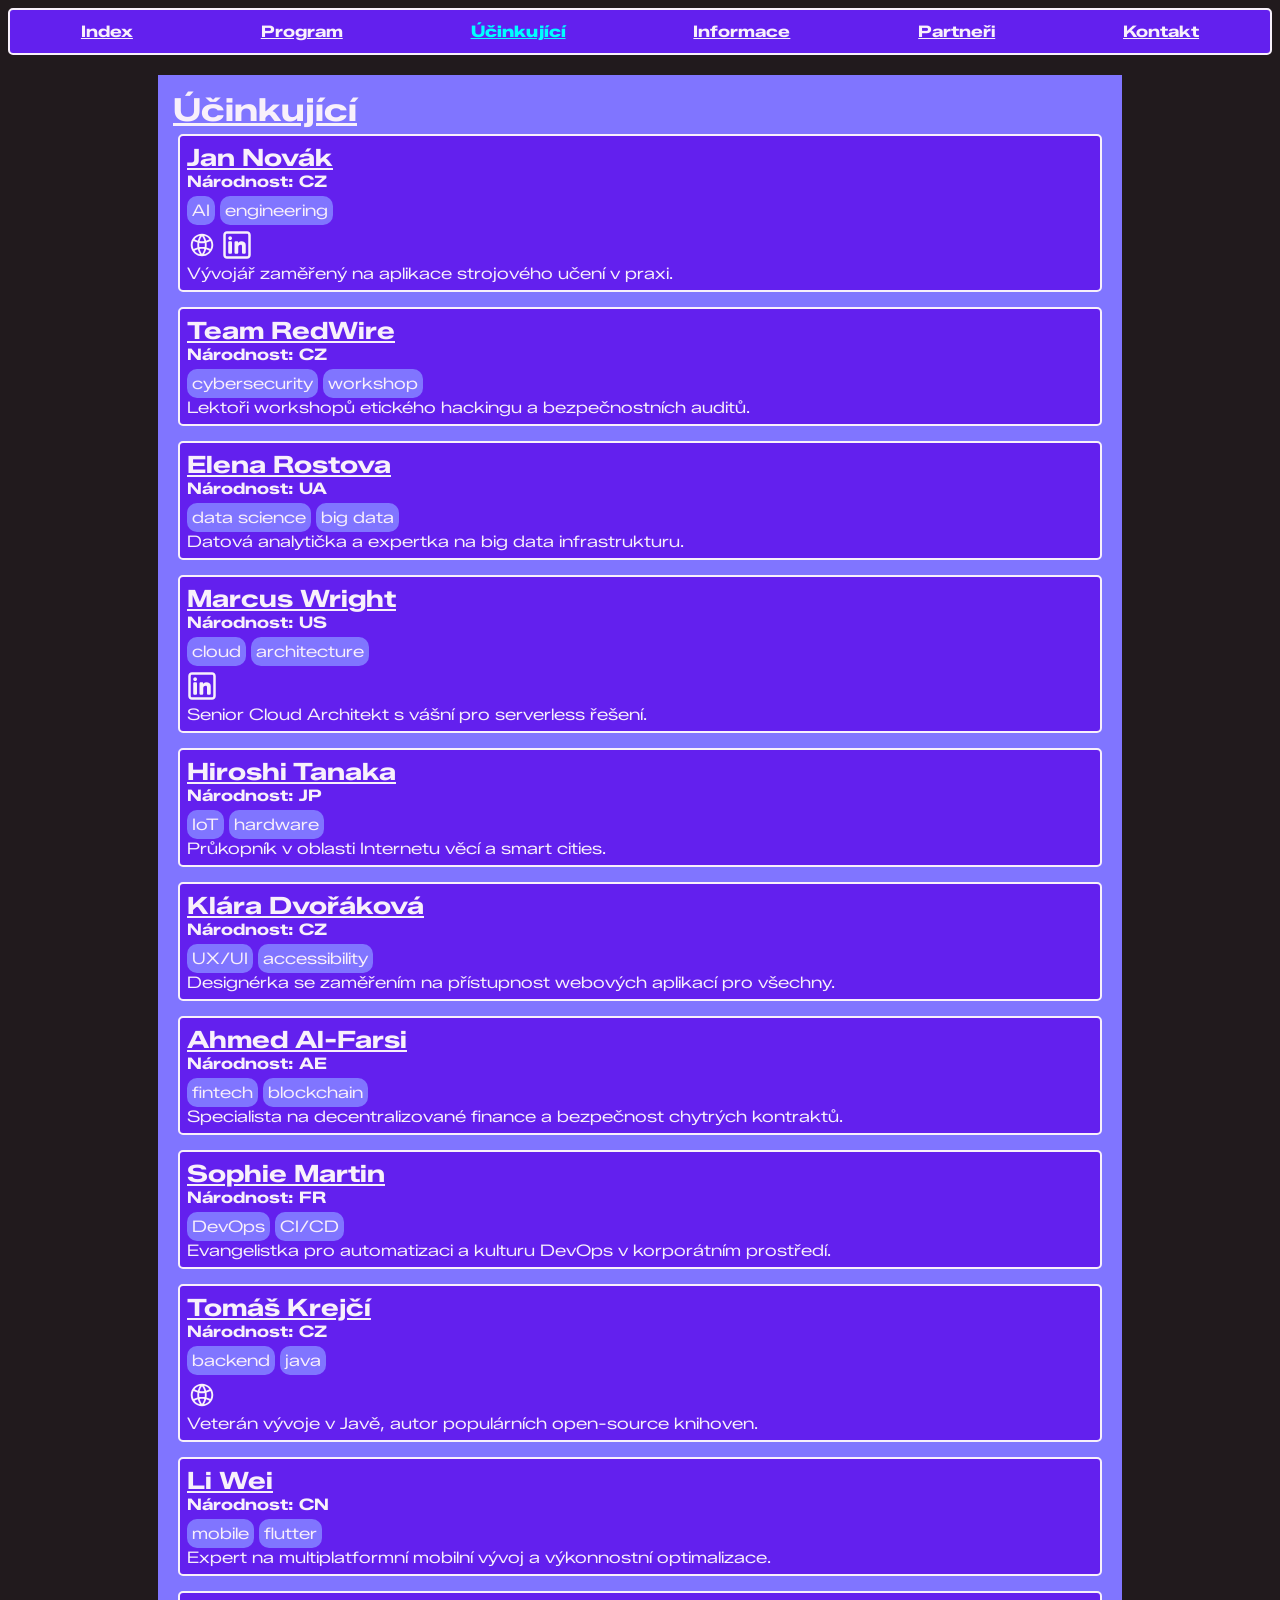
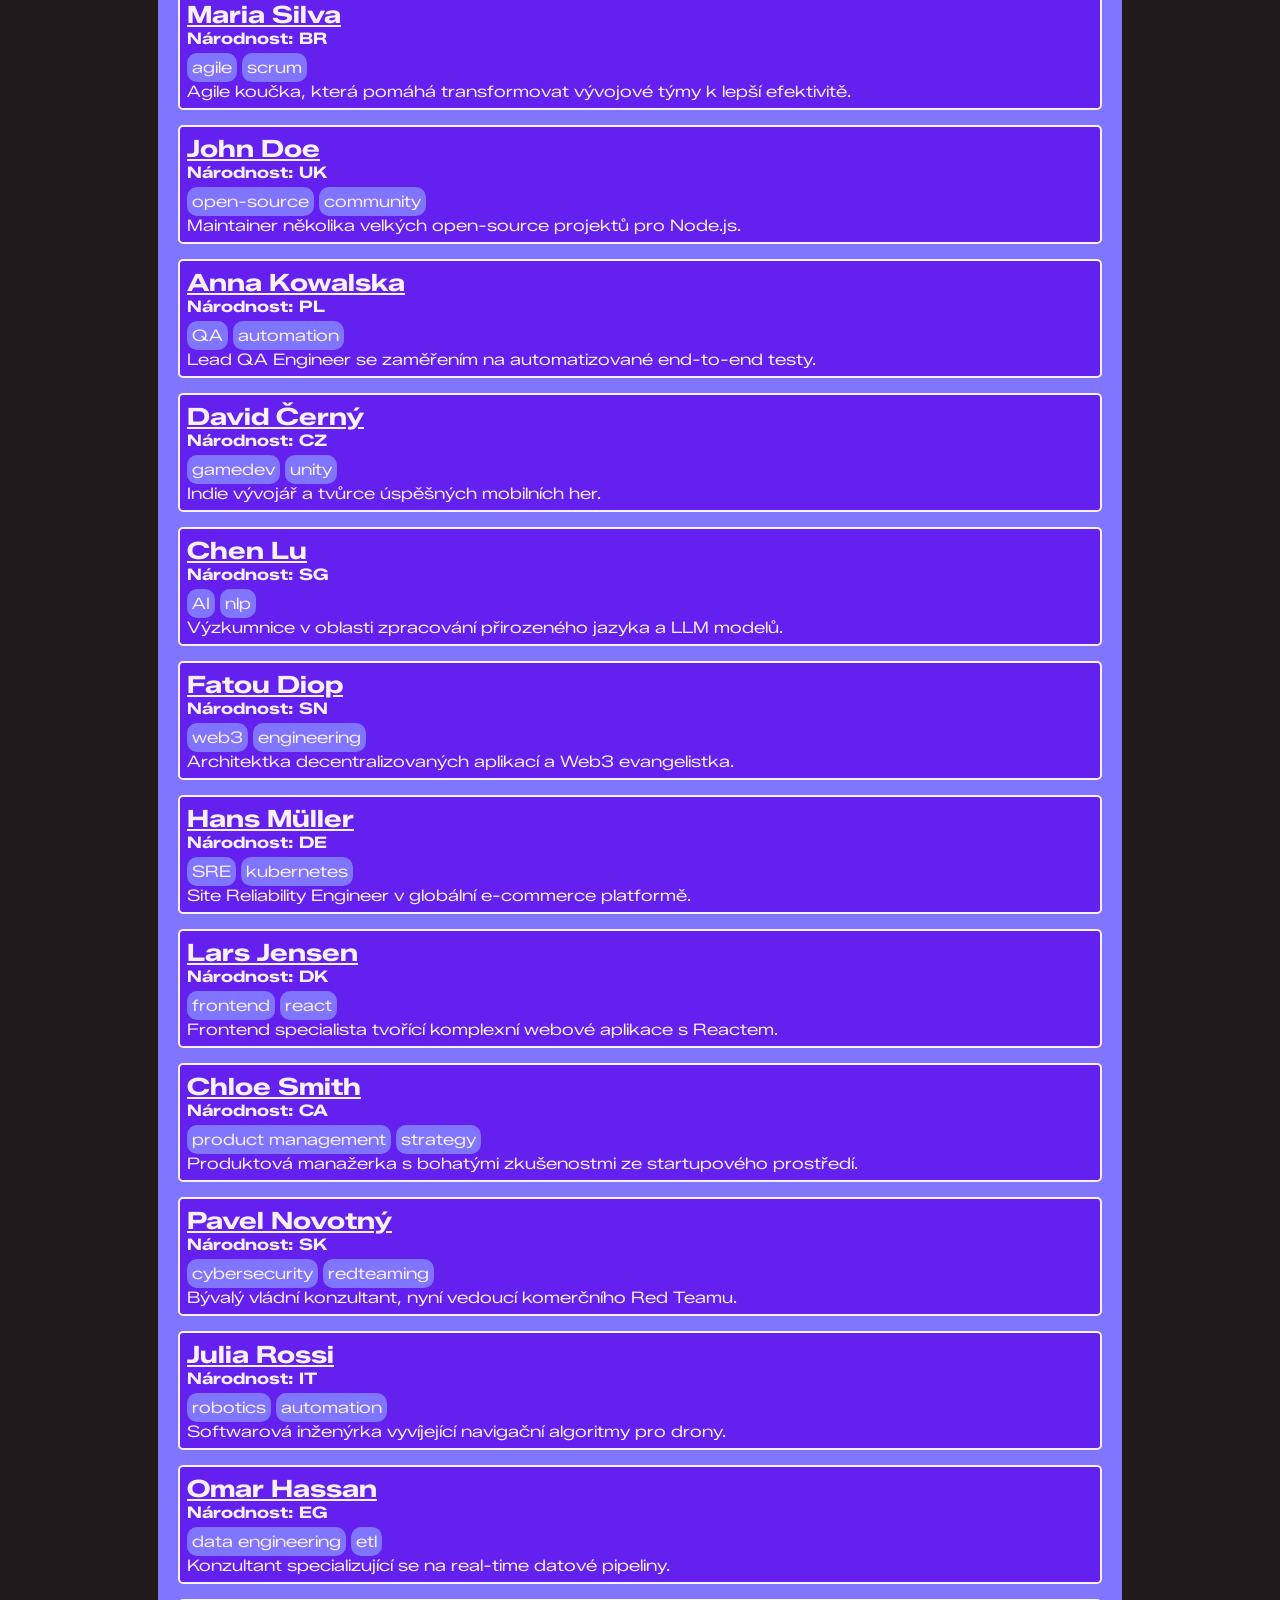
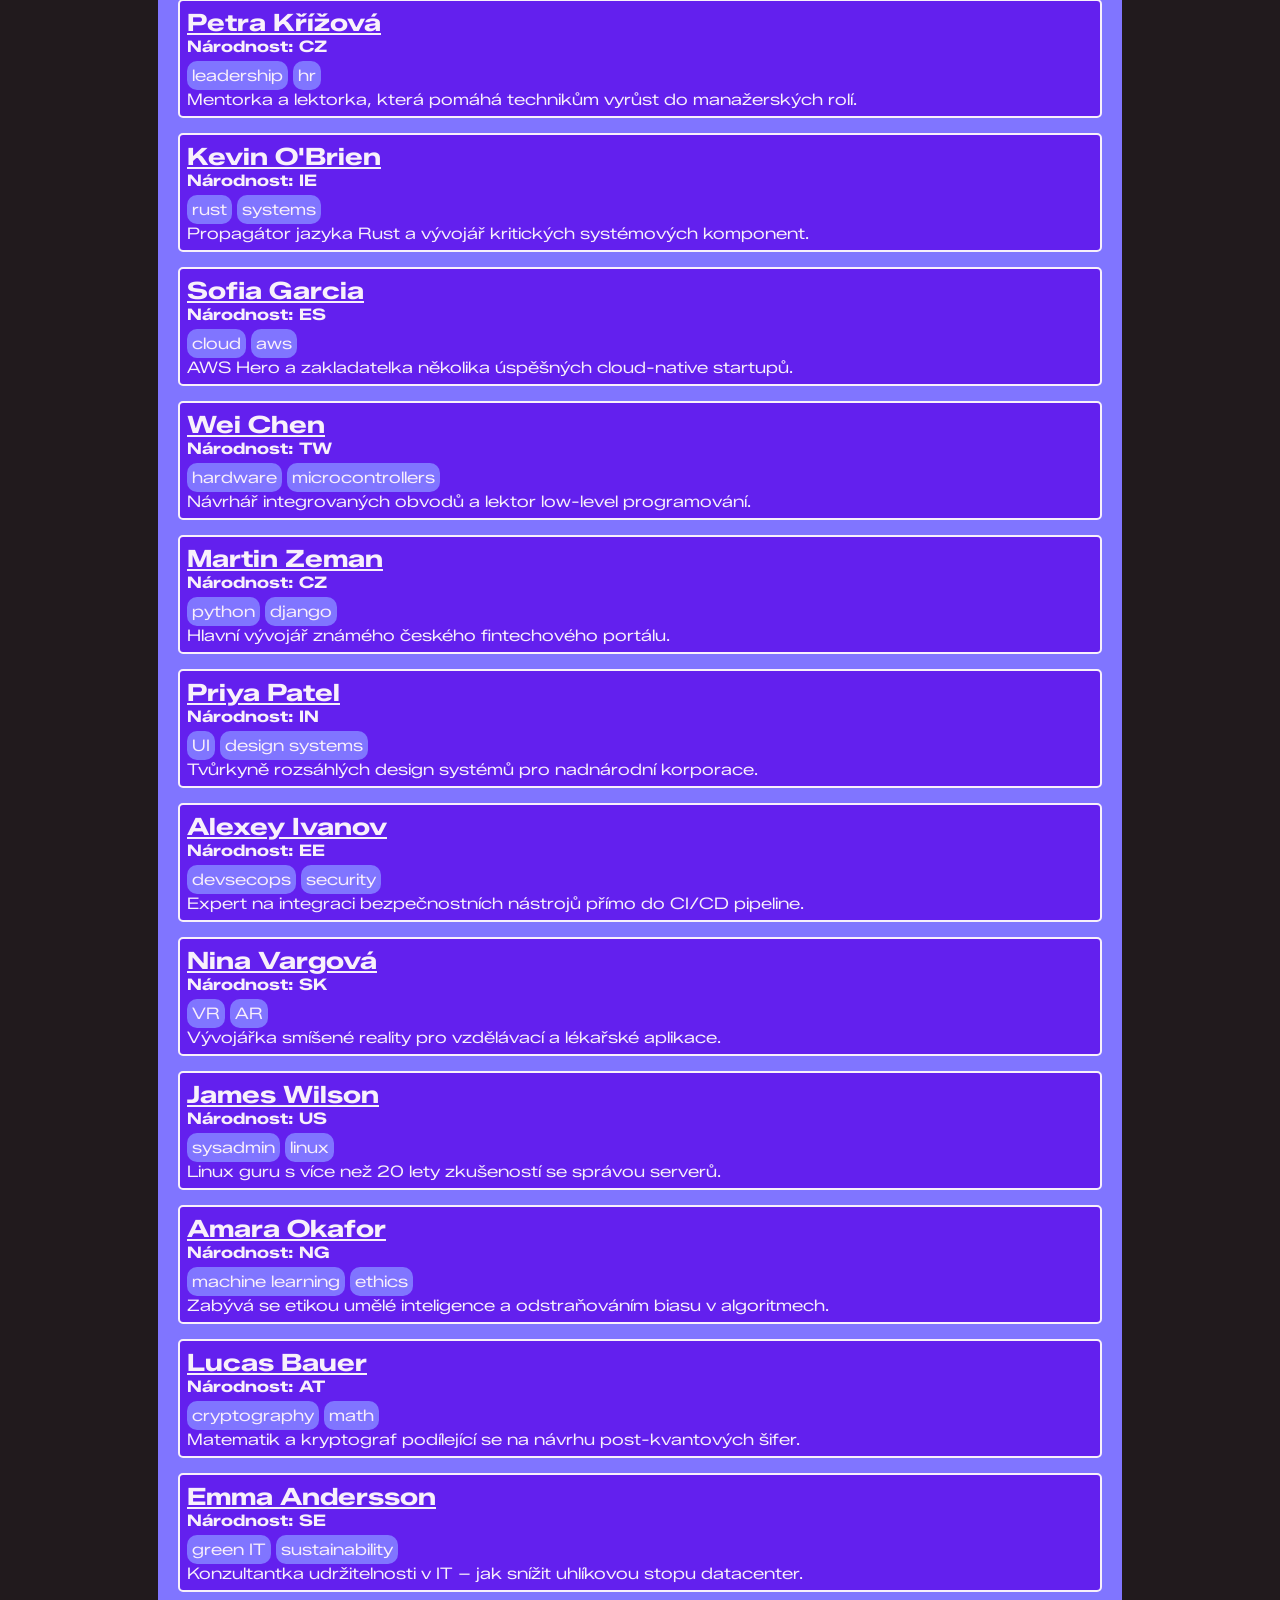
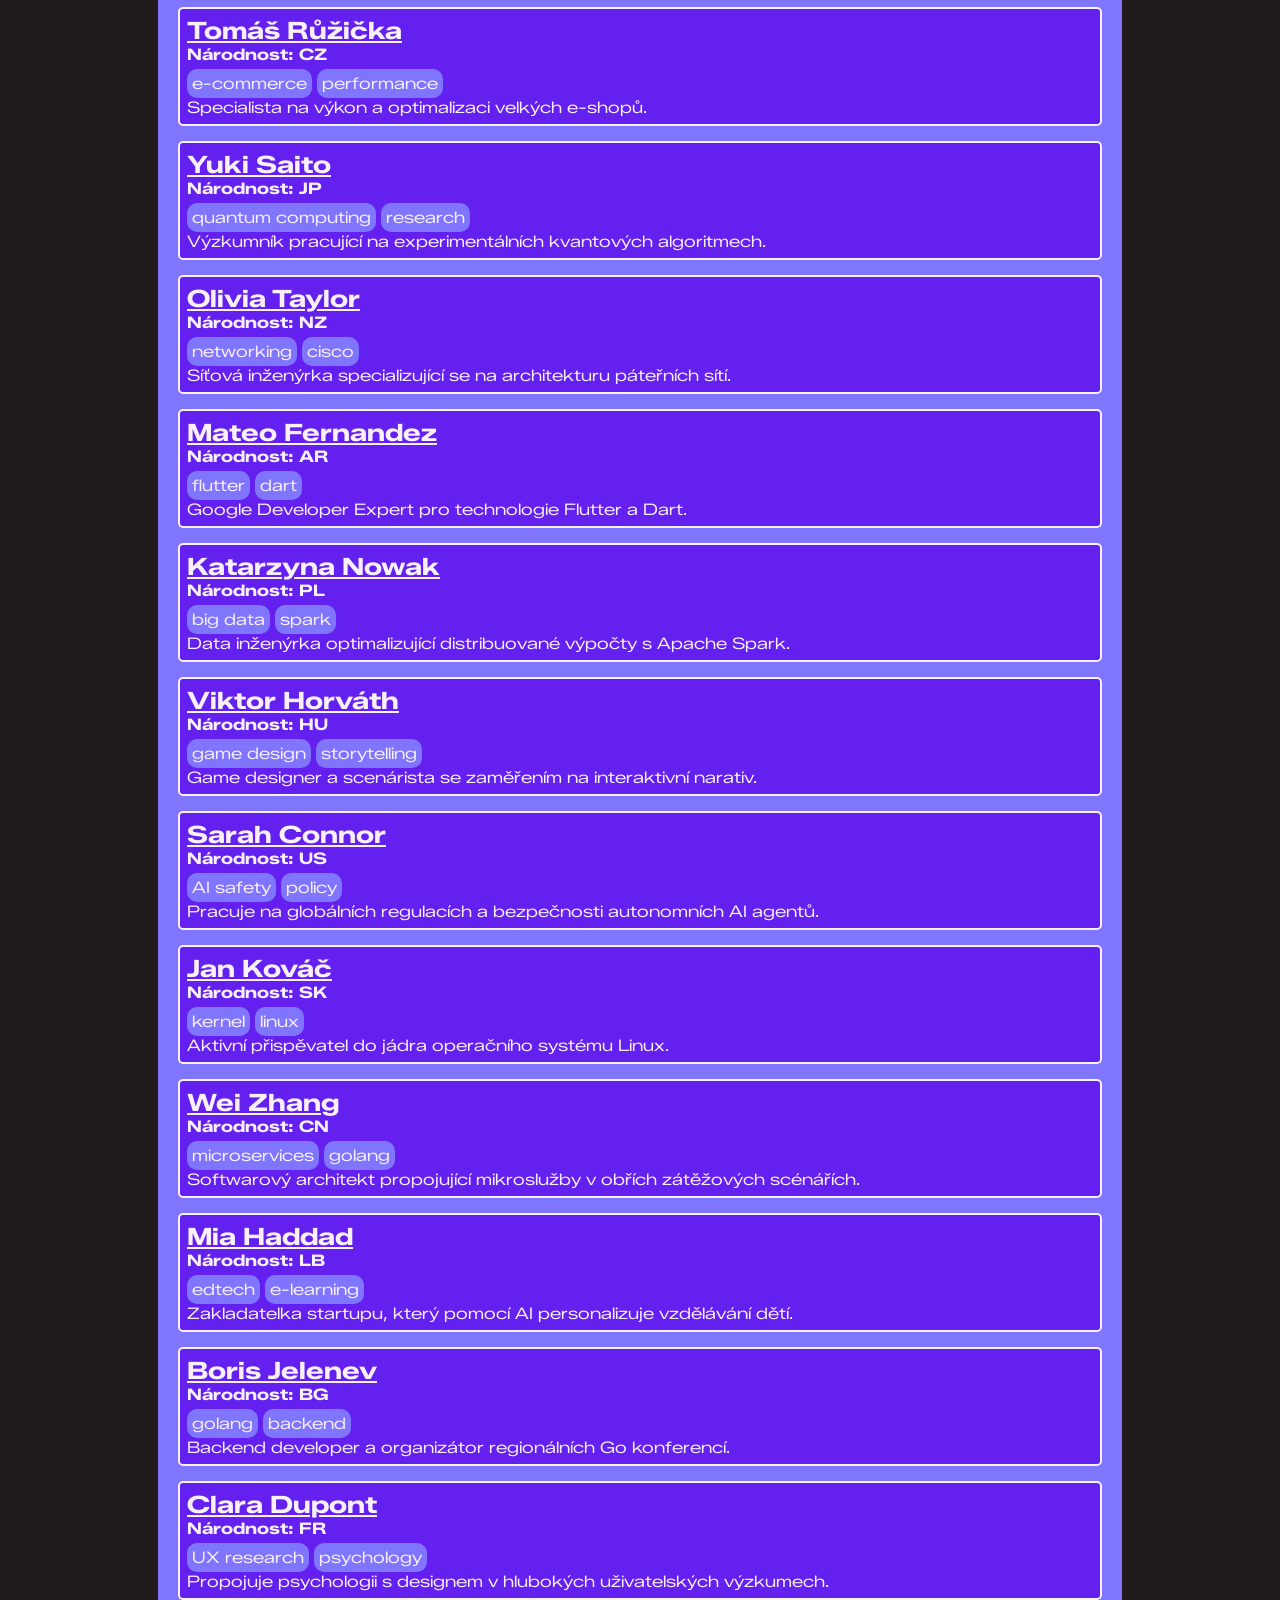
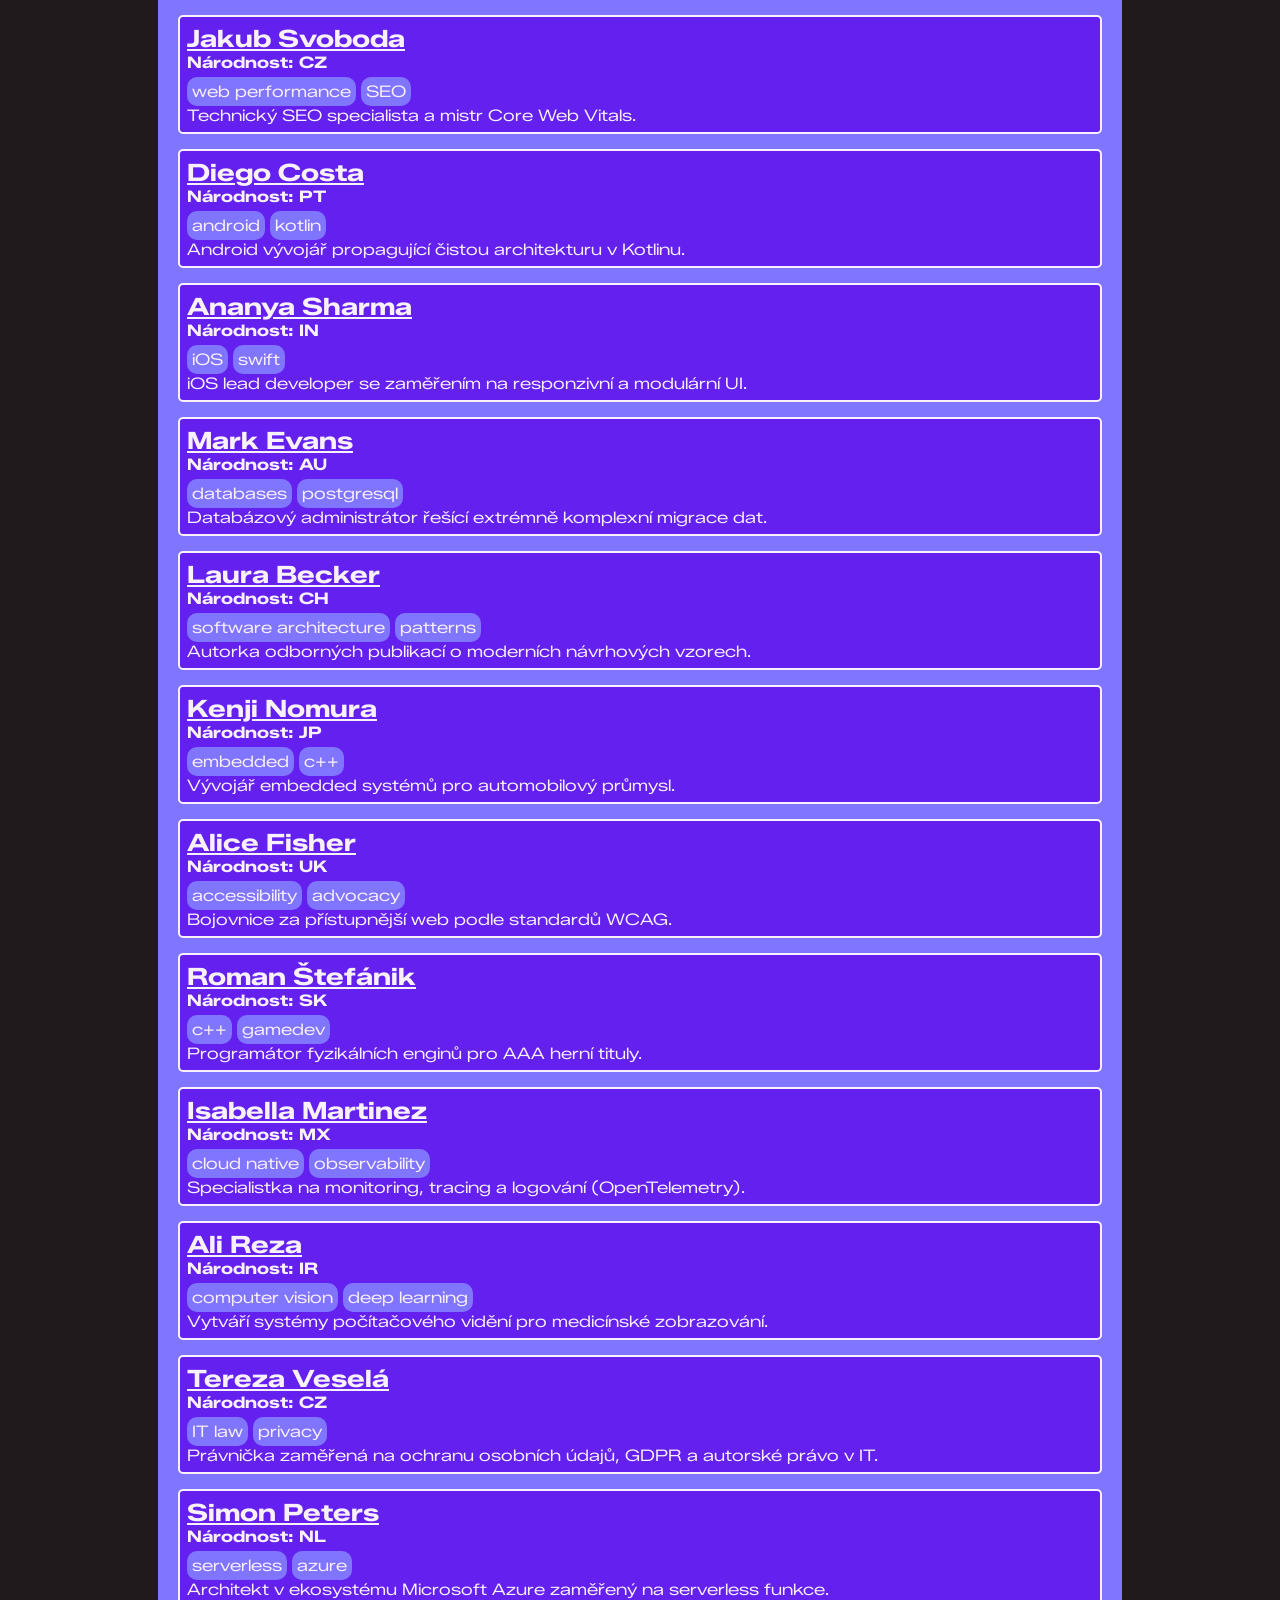
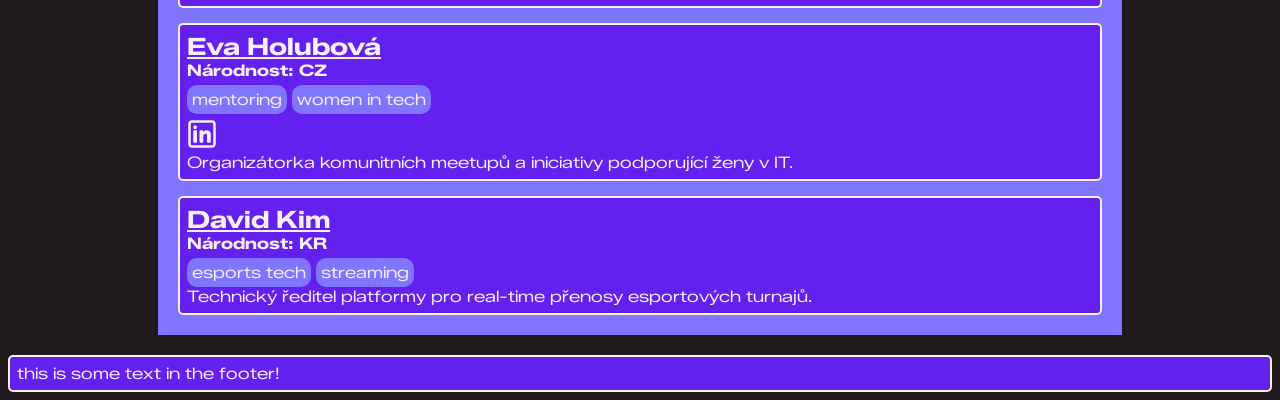
==== commit 54fe3c37: "doplneni NAVbaru + male CSS zmeny" ====
--- a/web/performers.html
+++ b/web/performers.html
@@ -5,7 +5,7 @@
     <meta charset="UTF-8">
     <meta name="viewport" content="width=device-width, initial-scale=1.0">
     <link rel="stylesheet" href="style.css">
-    <title>Performers</title>
+    <title>Účinkující</title>
     <link rel="preconnect" href="https://fonts.googleapis.com">
     <link rel="preconnect" href="https://fonts.gstatic.com" crossorigin>
     <link
@@ -26,14 +26,20 @@
                 <a class="nav-link active" href="performers.html">Účinkující</a>
             </div>
             <div class="nav-button">
-                <a class="nav-link" href="">Informace</a>
+                <a class="nav-link" href="practical.html">Informace</a>
+            </div>
+            <div class="nav-button">
+                <a class="nav-link" href="partners.html">Partneři</a>
+            </div>
+            <div class="nav-button">
+                <a class="nav-link" href="contact.html">Kontakt</a>
             </div>
         </nav>
     </header>
     <main>
-        <h1>Program</h1>
+        <h1>Účinkující</h1>
         <!-- <section id="performers">
-            <article class="performer-item">
+            <article class="section-item">
                 <h2>Jan Novák</h2>
                 <h4>Národnost: CZ</h4>
                 <div class="tags row row-gap m-top">
@@ -75,7 +81,7 @@
             </article>
         </section> -->
         <section id="performers">
-            <article class="performer-item" id="PER-001"><a href="performers/performer-001.html">
+            <article class="section-item" id="PER-001"><a href="performers/performer-001.html">
                     <h2>Jan Novák</h2>
                 </a>
                 <h4>Národnost: CZ</h4>
@@ -111,7 +117,7 @@
                         </svg></a></div>
                 <p>Vývojář zaměřený na aplikace strojového učení v praxi.</p>
             </article>
-            <article class="performer-item" id="PER-002"><a href="performers/performer-002.html">
+            <article class="section-item" id="PER-002"><a href="performers/performer-002.html">
                     <h2>Team RedWire</h2>
                 </a>
                 <h4>Národnost: CZ</h4>
@@ -125,7 +131,7 @@
                 </div>
                 <p>Lektoři workshopů etického hackingu a bezpečnostních auditů.</p>
             </article>
-            <article class="performer-item" id="PER-003"><a href="performers/performer-003.html">
+            <article class="section-item" id="PER-003"><a href="performers/performer-003.html">
                     <h2>Elena Rostova</h2>
                 </a>
                 <h4>Národnost: UA</h4>
@@ -139,7 +145,7 @@
                 </div>
                 <p>Datová analytička a expertka na big data infrastrukturu.</p>
             </article>
-            <article class="performer-item" id="PER-004"><a href="performers/performer-004.html">
+            <article class="section-item" id="PER-004"><a href="performers/performer-004.html">
                     <h2>Marcus Wright</h2>
                 </a>
                 <h4>Národnost: US</h4>
@@ -169,7 +175,7 @@
                         </svg></a></div>
                 <p>Senior Cloud Architekt s vášní pro serverless řešení.</p>
             </article>
-            <article class="performer-item" id="PER-005"><a href="performers/performer-005.html">
+            <article class="section-item" id="PER-005"><a href="performers/performer-005.html">
                     <h2>Hiroshi Tanaka</h2>
                 </a>
                 <h4>Národnost: JP</h4>
@@ -183,7 +189,7 @@
                 </div>
                 <p>Průkopník v oblasti Internetu věcí a smart cities.</p>
             </article>
-            <article class="performer-item" id="PER-006"><a href="performers/performer-006.html">
+            <article class="section-item" id="PER-006"><a href="performers/performer-006.html">
                     <h2>Klára Dvořáková</h2>
                 </a>
                 <h4>Národnost: CZ</h4>
@@ -197,7 +203,7 @@
                 </div>
                 <p>Designérka se zaměřením na přístupnost webových aplikací pro všechny.</p>
             </article>
-            <article class="performer-item" id="PER-007"><a href="performers/performer-007.html">
+            <article class="section-item" id="PER-007"><a href="performers/performer-007.html">
                     <h2>Ahmed Al-Farsi</h2>
                 </a>
                 <h4>Národnost: AE</h4>
@@ -211,7 +217,7 @@
                 </div>
                 <p>Specialista na decentralizované finance a bezpečnost chytrých kontraktů.</p>
             </article>
-            <article class="performer-item" id="PER-008"><a href="performers/performer-008.html">
+            <article class="section-item" id="PER-008"><a href="performers/performer-008.html">
                     <h2>Sophie Martin</h2>
                 </a>
                 <h4>Národnost: FR</h4>
@@ -225,7 +231,7 @@
                 </div>
                 <p>Evangelistka pro automatizaci a kulturu DevOps v korporátním prostředí.</p>
             </article>
-            <article class="performer-item" id="PER-009"><a href="performers/performer-009.html">
+            <article class="section-item" id="PER-009"><a href="performers/performer-009.html">
                     <h2>Tomáš Krejčí</h2>
                 </a>
                 <h4>Národnost: CZ</h4>
@@ -246,7 +252,7 @@
                         </svg></a></div>
                 <p>Veterán vývoje v Javě, autor populárních open-source knihoven.</p>
             </article>
-            <article class="performer-item" id="PER-010"><a href="performers/performer-010.html">
+            <article class="section-item" id="PER-010"><a href="performers/performer-010.html">
                     <h2>Li Wei</h2>
                 </a>
                 <h4>Národnost: CN</h4>
@@ -260,7 +266,7 @@
                 </div>
                 <p>Expert na multiplatformní mobilní vývoj a výkonnostní optimalizace.</p>
             </article>
-            <article class="performer-item" id="PER-011"><a href="performers/performer-011.html">
+            <article class="section-item" id="PER-011"><a href="performers/performer-011.html">
                     <h2>Maria Silva</h2>
                 </a>
                 <h4>Národnost: BR</h4>
@@ -274,7 +280,7 @@
                 </div>
                 <p>Agile koučka, která pomáhá transformovat vývojové týmy k lepší efektivitě.</p>
             </article>
-            <article class="performer-item" id="PER-012"><a href="performers/performer-012.html">
+            <article class="section-item" id="PER-012"><a href="performers/performer-012.html">
                     <h2>John Doe</h2>
                 </a>
                 <h4>Národnost: UK</h4>
@@ -288,7 +294,7 @@
                 </div>
                 <p>Maintainer několika velkých open-source projektů pro Node.js.</p>
             </article>
-            <article class="performer-item" id="PER-013"><a href="performers/performer-013.html">
+            <article class="section-item" id="PER-013"><a href="performers/performer-013.html">
                     <h2>Anna Kowalska</h2>
                 </a>
                 <h4>Národnost: PL</h4>
@@ -302,7 +308,7 @@
                 </div>
                 <p>Lead QA Engineer se zaměřením na automatizované end-to-end testy.</p>
             </article>
-            <article class="performer-item" id="PER-014"><a href="performers/performer-014.html">
+            <article class="section-item" id="PER-014"><a href="performers/performer-014.html">
                     <h2>David Černý</h2>
                 </a>
                 <h4>Národnost: CZ</h4>
@@ -316,7 +322,7 @@
                 </div>
                 <p>Indie vývojář a tvůrce úspěšných mobilních her.</p>
             </article>
-            <article class="performer-item" id="PER-015"><a href="performers/performer-015.html">
+            <article class="section-item" id="PER-015"><a href="performers/performer-015.html">
                     <h2>Chen Lu</h2>
                 </a>
                 <h4>Národnost: SG</h4>
@@ -330,7 +336,7 @@
                 </div>
                 <p>Výzkumnice v oblasti zpracování přirozeného jazyka a LLM modelů.</p>
             </article>
-            <article class="performer-item" id="PER-016"><a href="performers/performer-016.html">
+            <article class="section-item" id="PER-016"><a href="performers/performer-016.html">
                     <h2>Fatou Diop</h2>
                 </a>
                 <h4>Národnost: SN</h4>
@@ -344,7 +350,7 @@
                 </div>
                 <p>Architektka decentralizovaných aplikací a Web3 evangelistka.</p>
             </article>
-            <article class="performer-item" id="PER-017"><a href="performers/performer-017.html">
+            <article class="section-item" id="PER-017"><a href="performers/performer-017.html">
                     <h2>Hans Müller</h2>
                 </a>
                 <h4>Národnost: DE</h4>
@@ -358,7 +364,7 @@
                 </div>
                 <p>Site Reliability Engineer v globální e-commerce platformě.</p>
             </article>
-            <article class="performer-item" id="PER-018"><a href="performers/performer-018.html">
+            <article class="section-item" id="PER-018"><a href="performers/performer-018.html">
                     <h2>Lars Jensen</h2>
                 </a>
                 <h4>Národnost: DK</h4>
@@ -372,7 +378,7 @@
                 </div>
                 <p>Frontend specialista tvořící komplexní webové aplikace s Reactem.</p>
             </article>
-            <article class="performer-item" id="PER-019"><a href="performers/performer-019.html">
+            <article class="section-item" id="PER-019"><a href="performers/performer-019.html">
                     <h2>Chloe Smith</h2>
                 </a>
                 <h4>Národnost: CA</h4>
@@ -386,7 +392,7 @@
                 </div>
                 <p>Produktová manažerka s bohatými zkušenostmi ze startupového prostředí.</p>
             </article>
-            <article class="performer-item" id="PER-020"><a href="performers/performer-020.html">
+            <article class="section-item" id="PER-020"><a href="performers/performer-020.html">
                     <h2>Pavel Novotný</h2>
                 </a>
                 <h4>Národnost: SK</h4>
@@ -400,7 +406,7 @@
                 </div>
                 <p>Bývalý vládní konzultant, nyní vedoucí komerčního Red Teamu.</p>
             </article>
-            <article class="performer-item" id="PER-021"><a href="performers/performer-021.html">
+            <article class="section-item" id="PER-021"><a href="performers/performer-021.html">
                     <h2>Julia Rossi</h2>
                 </a>
                 <h4>Národnost: IT</h4>
@@ -414,7 +420,7 @@
                 </div>
                 <p>Softwarová inženýrka vyvíjející navigační algoritmy pro drony.</p>
             </article>
-            <article class="performer-item" id="PER-022"><a href="performers/performer-022.html">
+            <article class="section-item" id="PER-022"><a href="performers/performer-022.html">
                     <h2>Omar Hassan</h2>
                 </a>
                 <h4>Národnost: EG</h4>
@@ -428,7 +434,7 @@
                 </div>
                 <p>Konzultant specializující se na real-time datové pipeliny.</p>
             </article>
-            <article class="performer-item" id="PER-023"><a href="performers/performer-023.html">
+            <article class="section-item" id="PER-023"><a href="performers/performer-023.html">
                     <h2>Petra Křížová</h2>
                 </a>
                 <h4>Národnost: CZ</h4>
@@ -442,7 +448,7 @@
                 </div>
                 <p>Mentorka a lektorka, která pomáhá technikům vyrůst do manažerských rolí.</p>
             </article>
-            <article class="performer-item" id="PER-024"><a href="performers/performer-024.html">
+            <article class="section-item" id="PER-024"><a href="performers/performer-024.html">
                     <h2>Kevin O'Brien</h2>
                 </a>
                 <h4>Národnost: IE</h4>
@@ -456,7 +462,7 @@
                 </div>
                 <p>Propagátor jazyka Rust a vývojář kritických systémových komponent.</p>
             </article>
-            <article class="performer-item" id="PER-025"><a href="performers/performer-025.html">
+            <article class="section-item" id="PER-025"><a href="performers/performer-025.html">
                     <h2>Sofia Garcia</h2>
                 </a>
                 <h4>Národnost: ES</h4>
@@ -470,7 +476,7 @@
                 </div>
                 <p>AWS Hero a zakladatelka několika úspěšných cloud-native startupů.</p>
             </article>
-            <article class="performer-item" id="PER-026"><a href="performers/performer-026.html">
+            <article class="section-item" id="PER-026"><a href="performers/performer-026.html">
                     <h2>Wei Chen</h2>
                 </a>
                 <h4>Národnost: TW</h4>
@@ -484,7 +490,7 @@
                 </div>
                 <p>Návrhář integrovaných obvodů a lektor low-level programování.</p>
             </article>
-            <article class="performer-item" id="PER-027"><a href="performers/performer-027.html">
+            <article class="section-item" id="PER-027"><a href="performers/performer-027.html">
                     <h2>Martin Zeman</h2>
                 </a>
                 <h4>Národnost: CZ</h4>
@@ -498,7 +504,7 @@
                 </div>
                 <p>Hlavní vývojář známého českého fintechového portálu.</p>
             </article>
-            <article class="performer-item" id="PER-028"><a href="performers/performer-028.html">
+            <article class="section-item" id="PER-028"><a href="performers/performer-028.html">
                     <h2>Priya Patel</h2>
                 </a>
                 <h4>Národnost: IN</h4>
@@ -512,7 +518,7 @@
                 </div>
                 <p>Tvůrkyně rozsáhlých design systémů pro nadnárodní korporace.</p>
             </article>
-            <article class="performer-item" id="PER-029"><a href="performers/performer-029.html">
+            <article class="section-item" id="PER-029"><a href="performers/performer-029.html">
                     <h2>Alexey Ivanov</h2>
                 </a>
                 <h4>Národnost: EE</h4>
@@ -526,7 +532,7 @@
                 </div>
                 <p>Expert na integraci bezpečnostních nástrojů přímo do CI/CD pipeline.</p>
             </article>
-            <article class="performer-item" id="PER-030"><a href="performers/performer-030.html">
+            <article class="section-item" id="PER-030"><a href="performers/performer-030.html">
                     <h2>Nina Vargová</h2>
                 </a>
                 <h4>Národnost: SK</h4>
@@ -540,7 +546,7 @@
                 </div>
                 <p>Vývojářka smíšené reality pro vzdělávací a lékařské aplikace.</p>
             </article>
-            <article class="performer-item" id="PER-031"><a href="performers/performer-031.html">
+            <article class="section-item" id="PER-031"><a href="performers/performer-031.html">
                     <h2>James Wilson</h2>
                 </a>
                 <h4>Národnost: US</h4>
@@ -554,7 +560,7 @@
                 </div>
                 <p>Linux guru s více než 20 lety zkušeností se správou serverů.</p>
             </article>
-            <article class="performer-item" id="PER-032"><a href="performers/performer-032.html">
+            <article class="section-item" id="PER-032"><a href="performers/performer-032.html">
                     <h2>Amara Okafor</h2>
                 </a>
                 <h4>Národnost: NG</h4>
@@ -568,7 +574,7 @@
                 </div>
                 <p>Zabývá se etikou umělé inteligence a odstraňováním biasu v algoritmech.</p>
             </article>
-            <article class="performer-item" id="PER-033"><a href="performers/performer-033.html">
+            <article class="section-item" id="PER-033"><a href="performers/performer-033.html">
                     <h2>Lucas Bauer</h2>
                 </a>
                 <h4>Národnost: AT</h4>
@@ -582,7 +588,7 @@
                 </div>
                 <p>Matematik a kryptograf podílející se na návrhu post-kvantových šifer.</p>
             </article>
-            <article class="performer-item" id="PER-034"><a href="performers/performer-034.html">
+            <article class="section-item" id="PER-034"><a href="performers/performer-034.html">
                     <h2>Emma Andersson</h2>
                 </a>
                 <h4>Národnost: SE</h4>
@@ -596,7 +602,7 @@
                 </div>
                 <p>Konzultantka udržitelnosti v IT – jak snížit uhlíkovou stopu datacenter.</p>
             </article>
-            <article class="performer-item" id="PER-035"><a href="performers/performer-035.html">
+            <article class="section-item" id="PER-035"><a href="performers/performer-035.html">
                     <h2>Tomáš Růžička</h2>
                 </a>
                 <h4>Národnost: CZ</h4>
@@ -610,7 +616,7 @@
                 </div>
                 <p>Specialista na výkon a optimalizaci velkých e-shopů.</p>
             </article>
-            <article class="performer-item" id="PER-036"><a href="performers/performer-036.html">
+            <article class="section-item" id="PER-036"><a href="performers/performer-036.html">
                     <h2>Yuki Saito</h2>
                 </a>
                 <h4>Národnost: JP</h4>
@@ -624,7 +630,7 @@
                 </div>
                 <p>Výzkumník pracující na experimentálních kvantových algoritmech.</p>
             </article>
-            <article class="performer-item" id="PER-037"><a href="performers/performer-037.html">
+            <article class="section-item" id="PER-037"><a href="performers/performer-037.html">
                     <h2>Olivia Taylor</h2>
                 </a>
                 <h4>Národnost: NZ</h4>
@@ -638,7 +644,7 @@
                 </div>
                 <p>Síťová inženýrka specializující se na architekturu páteřních sítí.</p>
             </article>
-            <article class="performer-item" id="PER-038"><a href="performers/performer-038.html">
+            <article class="section-item" id="PER-038"><a href="performers/performer-038.html">
                     <h2>Mateo Fernandez</h2>
                 </a>
                 <h4>Národnost: AR</h4>
@@ -652,7 +658,7 @@
                 </div>
                 <p>Google Developer Expert pro technologie Flutter a Dart.</p>
             </article>
-            <article class="performer-item" id="PER-039"><a href="performers/performer-039.html">
+            <article class="section-item" id="PER-039"><a href="performers/performer-039.html">
                     <h2>Katarzyna Nowak</h2>
                 </a>
                 <h4>Národnost: PL</h4>
@@ -666,7 +672,7 @@
                 </div>
                 <p>Data inženýrka optimalizující distribuované výpočty s Apache Spark.</p>
             </article>
-            <article class="performer-item" id="PER-040"><a href="performers/performer-040.html">
+            <article class="section-item" id="PER-040"><a href="performers/performer-040.html">
                     <h2>Viktor Horváth</h2>
                 </a>
                 <h4>Národnost: HU</h4>
@@ -680,7 +686,7 @@
                 </div>
                 <p>Game designer a scenárista se zaměřením na interaktivní narativ.</p>
             </article>
-            <article class="performer-item" id="PER-041"><a href="performers/performer-041.html">
+            <article class="section-item" id="PER-041"><a href="performers/performer-041.html">
                     <h2>Sarah Connor</h2>
                 </a>
                 <h4>Národnost: US</h4>
@@ -694,7 +700,7 @@
                 </div>
                 <p>Pracuje na globálních regulacích a bezpečnosti autonomních AI agentů.</p>
             </article>
-            <article class="performer-item" id="PER-042"><a href="performers/performer-042.html">
+            <article class="section-item" id="PER-042"><a href="performers/performer-042.html">
                     <h2>Jan Kováč</h2>
                 </a>
                 <h4>Národnost: SK</h4>
@@ -708,7 +714,7 @@
                 </div>
                 <p>Aktivní přispěvatel do jádra operačního systému Linux.</p>
             </article>
-            <article class="performer-item" id="PER-043"><a href="performers/performer-043.html">
+            <article class="section-item" id="PER-043"><a href="performers/performer-043.html">
                     <h2>Wei Zhang</h2>
                 </a>
                 <h4>Národnost: CN</h4>
@@ -722,7 +728,7 @@
                 </div>
                 <p>Softwarový architekt propojující mikroslužby v obřích zátěžových scénářích.</p>
             </article>
-            <article class="performer-item" id="PER-044"><a href="performers/performer-044.html">
+            <article class="section-item" id="PER-044"><a href="performers/performer-044.html">
                     <h2>Mia Haddad</h2>
                 </a>
                 <h4>Národnost: LB</h4>
@@ -736,7 +742,7 @@
                 </div>
                 <p>Zakladatelka startupu, který pomocí AI personalizuje vzdělávání dětí.</p>
             </article>
-            <article class="performer-item" id="PER-045"><a href="performers/performer-045.html">
+            <article class="section-item" id="PER-045"><a href="performers/performer-045.html">
                     <h2>Boris Jelenev</h2>
                 </a>
                 <h4>Národnost: BG</h4>
@@ -750,7 +756,7 @@
                 </div>
                 <p>Backend developer a organizátor regionálních Go konferencí.</p>
             </article>
-            <article class="performer-item" id="PER-046"><a href="performers/performer-046.html">
+            <article class="section-item" id="PER-046"><a href="performers/performer-046.html">
                     <h2>Clara Dupont</h2>
                 </a>
                 <h4>Národnost: FR</h4>
@@ -764,7 +770,7 @@
                 </div>
                 <p>Propojuje psychologii s designem v hlubokých uživatelských výzkumech.</p>
             </article>
-            <article class="performer-item" id="PER-047"><a href="performers/performer-047.html">
+            <article class="section-item" id="PER-047"><a href="performers/performer-047.html">
                     <h2>Jakub Svoboda</h2>
                 </a>
                 <h4>Národnost: CZ</h4>
@@ -778,7 +784,7 @@
                 </div>
                 <p>Technický SEO specialista a mistr Core Web Vitals.</p>
             </article>
-            <article class="performer-item" id="PER-048"><a href="performers/performer-048.html">
+            <article class="section-item" id="PER-048"><a href="performers/performer-048.html">
                     <h2>Diego Costa</h2>
                 </a>
                 <h4>Národnost: PT</h4>
@@ -792,7 +798,7 @@
                 </div>
                 <p>Android vývojář propagující čistou architekturu v Kotlinu.</p>
             </article>
-            <article class="performer-item" id="PER-049"><a href="performers/performer-049.html">
+            <article class="section-item" id="PER-049"><a href="performers/performer-049.html">
                     <h2>Ananya Sharma</h2>
                 </a>
                 <h4>Národnost: IN</h4>
@@ -806,7 +812,7 @@
                 </div>
                 <p>iOS lead developer se zaměřením na responzivní a modulární UI.</p>
             </article>
-            <article class="performer-item" id="PER-050"><a href="performers/performer-050.html">
+            <article class="section-item" id="PER-050"><a href="performers/performer-050.html">
                     <h2>Mark Evans</h2>
                 </a>
                 <h4>Národnost: AU</h4>
@@ -820,7 +826,7 @@
                 </div>
                 <p>Databázový administrátor řešící extrémně komplexní migrace dat.</p>
             </article>
-            <article class="performer-item" id="PER-051"><a href="performers/performer-051.html">
+            <article class="section-item" id="PER-051"><a href="performers/performer-051.html">
                     <h2>Laura Becker</h2>
                 </a>
                 <h4>Národnost: CH</h4>
@@ -834,7 +840,7 @@
                 </div>
                 <p>Autorka odborných publikací o moderních návrhových vzorech.</p>
             </article>
-            <article class="performer-item" id="PER-052"><a href="performers/performer-052.html">
+            <article class="section-item" id="PER-052"><a href="performers/performer-052.html">
                     <h2>Kenji Nomura</h2>
                 </a>
                 <h4>Národnost: JP</h4>
@@ -848,7 +854,7 @@
                 </div>
                 <p>Vývojář embedded systémů pro automobilový průmysl.</p>
             </article>
-            <article class="performer-item" id="PER-053"><a href="performers/performer-053.html">
+            <article class="section-item" id="PER-053"><a href="performers/performer-053.html">
                     <h2>Alice Fisher</h2>
                 </a>
                 <h4>Národnost: UK</h4>
@@ -862,7 +868,7 @@
                 </div>
                 <p>Bojovnice za přístupnější web podle standardů WCAG.</p>
             </article>
-            <article class="performer-item" id="PER-054"><a href="performers/performer-054.html">
+            <article class="section-item" id="PER-054"><a href="performers/performer-054.html">
                     <h2>Roman Štefánik</h2>
                 </a>
                 <h4>Národnost: SK</h4>
@@ -876,7 +882,7 @@
                 </div>
                 <p>Programátor fyzikálních enginů pro AAA herní tituly.</p>
             </article>
-            <article class="performer-item" id="PER-055"><a href="performers/performer-055.html">
+            <article class="section-item" id="PER-055"><a href="performers/performer-055.html">
                     <h2>Isabella Martinez</h2>
                 </a>
                 <h4>Národnost: MX</h4>
@@ -890,7 +896,7 @@
                 </div>
                 <p>Specialistka na monitoring, tracing a logování (OpenTelemetry).</p>
             </article>
-            <article class="performer-item" id="PER-056"><a href="performers/performer-056.html">
+            <article class="section-item" id="PER-056"><a href="performers/performer-056.html">
                     <h2>Ali Reza</h2>
                 </a>
                 <h4>Národnost: IR</h4>
@@ -904,7 +910,7 @@
                 </div>
                 <p>Vytváří systémy počítačového vidění pro medicínské zobrazování.</p>
             </article>
-            <article class="performer-item" id="PER-057"><a href="performers/performer-057.html">
+            <article class="section-item" id="PER-057"><a href="performers/performer-057.html">
                     <h2>Tereza Veselá</h2>
                 </a>
                 <h4>Národnost: CZ</h4>
@@ -918,7 +924,7 @@
                 </div>
                 <p>Právnička zaměřená na ochranu osobních údajů, GDPR a autorské právo v IT.</p>
             </article>
-            <article class="performer-item" id="PER-058"><a href="performers/performer-058.html">
+            <article class="section-item" id="PER-058"><a href="performers/performer-058.html">
                     <h2>Simon Peters</h2>
                 </a>
                 <h4>Národnost: NL</h4>
@@ -932,7 +938,7 @@
                 </div>
                 <p>Architekt v ekosystému Microsoft Azure zaměřený na serverless funkce.</p>
             </article>
-            <article class="performer-item" id="PER-059"><a href="performers/performer-059.html">
+            <article class="section-item" id="PER-059"><a href="performers/performer-059.html">
                     <h2>Eva Holubová</h2>
                 </a>
                 <h4>Národnost: CZ</h4>
@@ -962,7 +968,7 @@
                         </svg></a></div>
                 <p>Organizátorka komunitních meetupů a iniciativy podporující ženy v IT.</p>
             </article>
-            <article class="performer-item" id="PER-060"><a href="performers/performer-060.html">
+            <article class="section-item" id="PER-060"><a href="performers/performer-060.html">
                     <h2>David Kim</h2>
                 </a>
                 <h4>Národnost: KR</h4>
--- a/web/style.css
+++ b/web/style.css
@@ -56,7 +56,7 @@
     row-gap: 15px;
     padding: 5px;
 }
-p, h1, h2, h3, h4, h5 time, a {
+p, h1, h2, h3, h4, h5, time, a, li {
     color: var(--font-color);
     margin: 0;
 }
@@ -67,7 +67,7 @@
     color: #00ffff;
     font-weight: 900;
 }
-.performer-item {
+.section-item {
     padding: 7px;
     background-color: var(--background-dark);
     border: 2px solid var(--font-color);
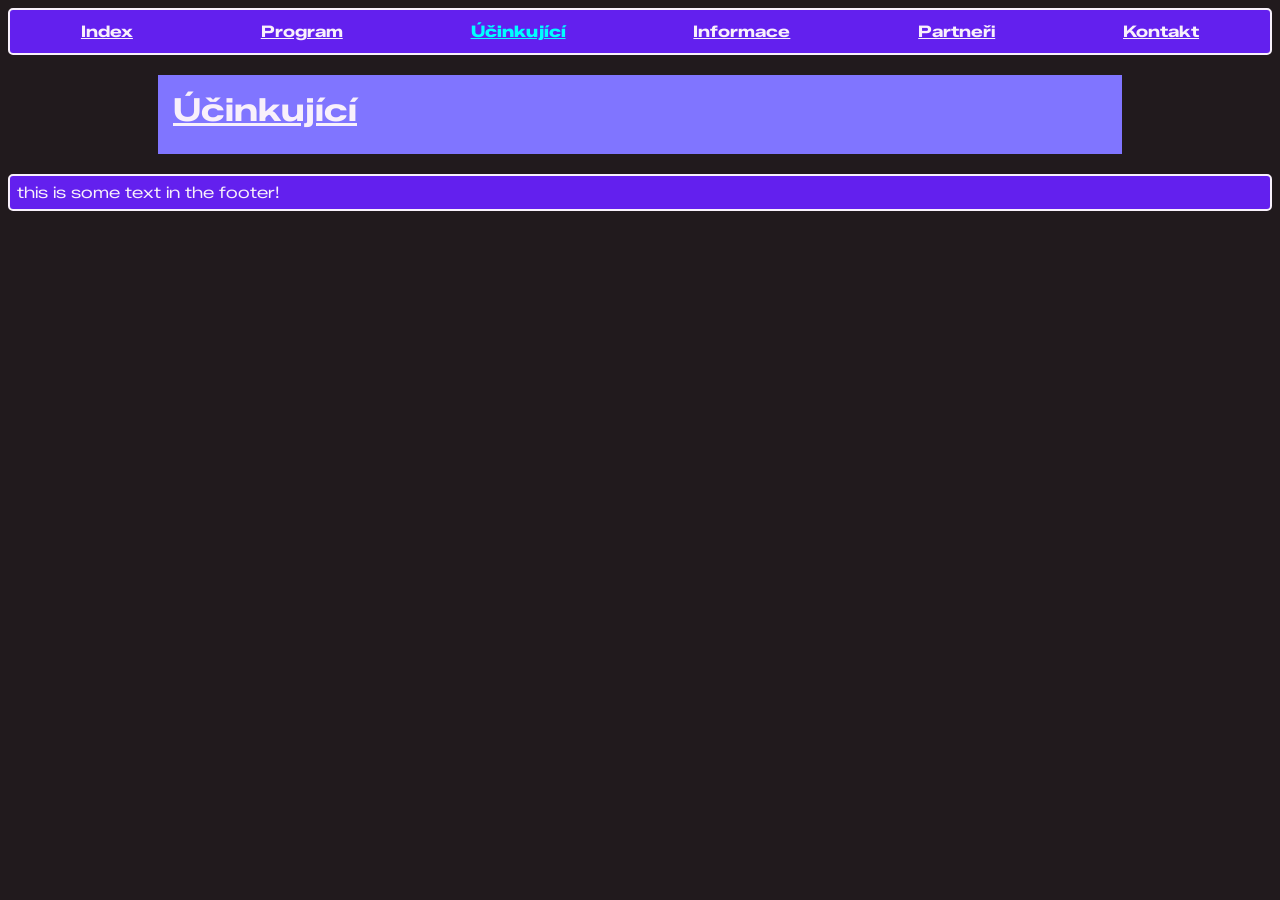
==== commit 18183311: "experimental DYNAMIC xsl code generation-DO NOT MERGE UNDER ANY CIRCUMSTANCES" ====
--- a/web/performers.html
+++ b/web/performers.html
@@ -38,951 +38,34 @@
     </header>
     <main>
         <h1>Účinkující</h1>
-        <!-- <section id="performers">
-            <article class="section-item">
-                <h2>Jan Novák</h2>
-                <h4>Národnost: CZ</h4>
-                <div class="tags row row-gap m-top">
-                    <div class="tag">
-                        <p>AI</p>
-                    </div>
-                    <div class="tag">
-                        <p>engineering</p>
-                    </div>
-                </div>
-                <div class="link-icons row row-gap m-top">
-                    <a href="" class="link-icon">
-                        <svg width="30px" height="30px" viewBox="0 0 24 24" fill="none"
-                            xmlns="http://www.w3.org/2000/svg">
-                            <path
-                                d="M6.5 8C7.32843 8 8 7.32843 8 6.5C8 5.67157 7.32843 5 6.5 5C5.67157 5 5 5.67157 5 6.5C5 7.32843 5.67157 8 6.5 8Z"
-                                fill="#0F0F0F" />
-                            <path
-                                d="M5 10C5 9.44772 5.44772 9 6 9H7C7.55228 9 8 9.44771 8 10V18C8 18.5523 7.55228 19 7 19H6C5.44772 19 5 18.5523 5 18V10Z"
-                                fill="#0F0F0F" />
-                            <path
-                                d="M11 19H12C12.5523 19 13 18.5523 13 18V13.5C13 12 16 11 16 13V18.0004C16 18.5527 16.4477 19 17 19H18C18.5523 19 19 18.5523 19 18V12C19 10 17.5 9 15.5 9C13.5 9 13 10.5 13 10.5V10C13 9.44771 12.5523 9 12 9H11C10.4477 9 10 9.44772 10 10V18C10 18.5523 10.4477 19 11 19Z"
-                                fill="#0F0F0F" />
-                            <path fill-rule="evenodd" clip-rule="evenodd"
-                                d="M20 1C21.6569 1 23 2.34315 23 4V20C23 21.6569 21.6569 23 20 23H4C2.34315 23 1 21.6569 1 20V4C1 2.34315 2.34315 1 4 1H20ZM20 3C20.5523 3 21 3.44772 21 4V20C21 20.5523 20.5523 21 20 21H4C3.44772 21 3 20.5523 3 20V4C3 3.44772 3.44772 3 4 3H20Z"
-                                fill="#0F0F0F" />
-                        </svg>
-                    </a>
-                    <a href="" class="link-icon">
-                        <svg width="30px" height="30px" viewBox="0 0 24 24" fill="none"
-                            xmlns="http://www.w3.org/2000/svg">
-                            <path fill-rule="evenodd" clip-rule="evenodd"
-                                d="M9.83824 18.4467C10.0103 18.7692 10.1826 19.0598 10.3473 19.3173C8.59745 18.9238 7.07906 17.9187 6.02838 16.5383C6.72181 16.1478 7.60995 15.743 8.67766 15.4468C8.98112 16.637 9.40924 17.6423 9.83824 18.4467ZM11.1618 17.7408C10.7891 17.0421 10.4156 16.1695 10.1465 15.1356C10.7258 15.0496 11.3442 15 12.0001 15C12.6559 15 13.2743 15.0496 13.8535 15.1355C13.5844 16.1695 13.2109 17.0421 12.8382 17.7408C12.5394 18.3011 12.2417 18.7484 12 19.0757C11.7583 18.7484 11.4606 18.3011 11.1618 17.7408ZM9.75 12C9.75 12.5841 9.7893 13.1385 9.8586 13.6619C10.5269 13.5594 11.2414 13.5 12.0001 13.5C12.7587 13.5 13.4732 13.5593 14.1414 13.6619C14.2107 13.1384 14.25 12.5841 14.25 12C14.25 11.4159 14.2107 10.8616 14.1414 10.3381C13.4732 10.4406 12.7587 10.5 12.0001 10.5C11.2414 10.5 10.5269 10.4406 9.8586 10.3381C9.7893 10.8615 9.75 11.4159 9.75 12ZM8.38688 10.0288C8.29977 10.6478 8.25 11.3054 8.25 12C8.25 12.6946 8.29977 13.3522 8.38688 13.9712C7.11338 14.3131 6.05882 14.7952 5.24324 15.2591C4.76698 14.2736 4.5 13.168 4.5 12C4.5 10.832 4.76698 9.72644 5.24323 8.74088C6.05872 9.20472 7.1133 9.68686 8.38688 10.0288ZM10.1465 8.86445C10.7258 8.95042 11.3442 9 12.0001 9C12.6559 9 13.2743 8.95043 13.8535 8.86447C13.5844 7.83055 13.2109 6.95793 12.8382 6.2592C12.5394 5.69894 12.2417 5.25156 12 4.92432C11.7583 5.25156 11.4606 5.69894 11.1618 6.25918C10.7891 6.95791 10.4156 7.83053 10.1465 8.86445ZM15.6131 10.0289C15.7002 10.6479 15.75 11.3055 15.75 12C15.75 12.6946 15.7002 13.3521 15.6131 13.9711C16.8866 14.3131 17.9412 14.7952 18.7568 15.2591C19.233 14.2735 19.5 13.1679 19.5 12C19.5 10.8321 19.233 9.72647 18.7568 8.74093C17.9413 9.20477 16.8867 9.6869 15.6131 10.0289ZM17.9716 7.46178C17.2781 7.85231 16.39 8.25705 15.3224 8.55328C15.0189 7.36304 14.5908 6.35769 14.1618 5.55332C13.9897 5.23077 13.8174 4.94025 13.6527 4.6827C15.4026 5.07623 16.921 6.08136 17.9716 7.46178ZM8.67765 8.55325C7.61001 8.25701 6.7219 7.85227 6.02839 7.46173C7.07906 6.08134 8.59745 5.07623 10.3472 4.6827C10.1826 4.94025 10.0103 5.23076 9.83823 5.5533C9.40924 6.35767 8.98112 7.36301 8.67765 8.55325ZM15.3224 15.4467C15.0189 16.637 14.5908 17.6423 14.1618 18.4467C13.9897 18.7692 13.8174 19.0598 13.6527 19.3173C15.4026 18.9238 16.921 17.9186 17.9717 16.5382C17.2782 16.1477 16.3901 15.743 15.3224 15.4467ZM12 21C16.9706 21 21 16.9706 21 12C21 7.02944 16.9706 3 12 3C7.02944 3 3 7.02944 3 12C3 16.9706 7.02944 21 12 21Z"
-                                fill="#080341" />
-                        </svg>
-                    </a>
-                </div>
-                <p>Vývojář zaměřený na aplikace strojového učení v praxi.</p>
-            </article>
-        </section> -->
         <section id="performers">
-            <article class="section-item" id="PER-001"><a href="performers/performer-001.html">
-                    <h2>Jan Novák</h2>
-                </a>
-                <h4>Národnost: CZ</h4>
-                <div class="tags row row-gap m-top">
-                    <div class="tag">
-                        <p>AI</p>
-                    </div>
-                    <div class="tag">
-                        <p>engineering</p>
-                    </div>
-                </div>
-                <div class="link-icons row row-gap m-top"><a href="https://example.org/jan-novak" class="link-icon"
-                        id="website-icon"><svg xmlns="http://www.w3.org/2000/svg" width="30px" height="30px"
-                            viewBox="0 0 24 24" fill="none">
-                            <path fill-rule="evenodd" clip-rule="evenodd"
-                                d="M9.83824 18.4467C10.0103 18.7692 10.1826 19.0598 10.3473 19.3173C8.59745 18.9238 7.07906 17.9187 6.02838 16.5383C6.72181 16.1478 7.60995 15.743 8.67766 15.4468C8.98112 16.637 9.40924 17.6423 9.83824 18.4467ZM11.1618 17.7408C10.7891 17.0421 10.4156 16.1695 10.1465 15.1356C10.7258 15.0496 11.3442 15 12.0001 15C12.6559 15 13.2743 15.0496 13.8535 15.1355C13.5844 16.1695 13.2109 17.0421 12.8382 17.7408C12.5394 18.3011 12.2417 18.7484 12 19.0757C11.7583 18.7484 11.4606 18.3011 11.1618 17.7408ZM9.75 12C9.75 12.5841 9.7893 13.1385 9.8586 13.6619C10.5269 13.5594 11.2414 13.5 12.0001 13.5C12.7587 13.5 13.4732 13.5593 14.1414 13.6619C14.2107 13.1384 14.25 12.5841 14.25 12C14.25 11.4159 14.2107 10.8616 14.1414 10.3381C13.4732 10.4406 12.7587 10.5 12.0001 10.5C11.2414 10.5 10.5269 10.4406 9.8586 10.3381C9.7893 10.8615 9.75 11.4159 9.75 12ZM8.38688 10.0288C8.29977 10.6478 8.25 11.3054 8.25 12C8.25 12.6946 8.29977 13.3522 8.38688 13.9712C7.11338 14.3131 6.05882 14.7952 5.24324 15.2591C4.76698 14.2736 4.5 13.168 4.5 12C4.5 10.832 4.76698 9.72644 5.24323 8.74088C6.05872 9.20472 7.1133 9.68686 8.38688 10.0288ZM10.1465 8.86445C10.7258 8.95042 11.3442 9 12.0001 9C12.6559 9 13.2743 8.95043 13.8535 8.86447C13.5844 7.83055 13.2109 6.95793 12.8382 6.2592C12.5394 5.69894 12.2417 5.25156 12 4.92432C11.7583 5.25156 11.4606 5.69894 11.1618 6.25918C10.7891 6.95791 10.4156 7.83053 10.1465 8.86445ZM15.6131 10.0289C15.7002 10.6479 15.75 11.3055 15.75 12C15.75 12.6946 15.7002 13.3521 15.6131 13.9711C16.8866 14.3131 17.9412 14.7952 18.7568 15.2591C19.233 14.2735 19.5 13.1679 19.5 12C19.5 10.8321 19.233 9.72647 18.7568 8.74093C17.9413 9.20477 16.8867 9.6869 15.6131 10.0289ZM17.9716 7.46178C17.2781 7.85231 16.39 8.25705 15.3224 8.55328C15.0189 7.36304 14.5908 6.35769 14.1618 5.55332C13.9897 5.23077 13.8174 4.94025 13.6527 4.6827C15.4026 5.07623 16.921 6.08136 17.9716 7.46178ZM8.67765 8.55325C7.61001 8.25701 6.7219 7.85227 6.02839 7.46173C7.07906 6.08134 8.59745 5.07623 10.3472 4.6827C10.1826 4.94025 10.0103 5.23076 9.83823 5.5533C9.40924 6.35767 8.98112 7.36301 8.67765 8.55325ZM15.3224 15.4467C15.0189 16.637 14.5908 17.6423 14.1618 18.4467C13.9897 18.7692 13.8174 19.0598 13.6527 19.3173C15.4026 18.9238 16.921 17.9186 17.9717 16.5382C17.2782 16.1477 16.3901 15.743 15.3224 15.4467ZM12 21C16.9706 21 21 16.9706 21 12C21 7.02944 16.9706 3 12 3C7.02944 3 3 7.02944 3 12C3 16.9706 7.02944 21 12 21Z"
-                                fill="#080341" />
-                        </svg></a><a href="https://linkedin.com/in/jannovak" class="link-icon" id="linkedin-icon"><svg
-                            xmlns="http://www.w3.org/2000/svg" width="30px" height="30px" viewBox="0 0 24 24"
-                            fill="none">
-                            <path
-                                d="M6.5 8C7.32843 8 8 7.32843 8 6.5C8 5.67157 7.32843 5 6.5 5C5.67157 5 5 5.67157 5 6.5C5 7.32843 5.67157 8 6.5 8Z"
-                                fill="#0F0F0F" />
-                            <path
-                                d="M5 10C5 9.44772 5.44772 9 6 9H7C7.55228 9 8 9.44771 8 10V18C8 18.5523 7.55228 19 7 19H6C5.44772 19 5 18.5523 5 18V10Z"
-                                fill="#0F0F0F" />
-                            <path
-                                d="M11 19H12C12.5523 19 13 18.5523 13 18V13.5C13 12 16 11 16 13V18.0004C16 18.5527 16.4477 19 17 19H18C18.5523 19 19 18.5523 19 18V12C19 10 17.5 9 15.5 9C13.5 9 13 10.5 13 10.5V10C13 9.44771 12.5523 9 12 9H11C10.4477 9 10 9.44772 10 10V18C10 18.5523 10.4477 19 11 19Z"
-                                fill="#0F0F0F" />
-                            <path fill-rule="evenodd" clip-rule="evenodd"
-                                d="M20 1C21.6569 1 23 2.34315 23 4V20C23 21.6569 21.6569 23 20 23H4C2.34315 23 1 21.6569 1 20V4C1 2.34315 2.34315 1 4 1H20ZM20 3C20.5523 3 21 3.44772 21 4V20C21 20.5523 20.5523 21 20 21H4C3.44772 21 3 20.5523 3 20V4C3 3.44772 3.44772 3 4 3H20Z"
-                                fill="#0F0F0F" />
-                        </svg></a></div>
-                <p>Vývojář zaměřený na aplikace strojového učení v praxi.</p>
-            </article>
-            <article class="section-item" id="PER-002"><a href="performers/performer-002.html">
-                    <h2>Team RedWire</h2>
-                </a>
-                <h4>Národnost: CZ</h4>
-                <div class="tags row row-gap m-top">
-                    <div class="tag">
-                        <p>cybersecurity</p>
-                    </div>
-                    <div class="tag">
-                        <p>workshop</p>
-                    </div>
-                </div>
-                <p>Lektoři workshopů etického hackingu a bezpečnostních auditů.</p>
-            </article>
-            <article class="section-item" id="PER-003"><a href="performers/performer-003.html">
-                    <h2>Elena Rostova</h2>
-                </a>
-                <h4>Národnost: UA</h4>
-                <div class="tags row row-gap m-top">
-                    <div class="tag">
-                        <p>data science</p>
-                    </div>
-                    <div class="tag">
-                        <p>big data</p>
-                    </div>
-                </div>
-                <p>Datová analytička a expertka na big data infrastrukturu.</p>
-            </article>
-            <article class="section-item" id="PER-004"><a href="performers/performer-004.html">
-                    <h2>Marcus Wright</h2>
-                </a>
-                <h4>Národnost: US</h4>
-                <div class="tags row row-gap m-top">
-                    <div class="tag">
-                        <p>cloud</p>
-                    </div>
-                    <div class="tag">
-                        <p>architecture</p>
-                    </div>
-                </div>
-                <div class="link-icons row row-gap m-top"><a href="https://linkedin.com/in/mwright-cloud"
-                        class="link-icon" id="linkedin-icon"><svg xmlns="http://www.w3.org/2000/svg" width="30px"
-                            height="30px" viewBox="0 0 24 24" fill="none">
-                            <path
-                                d="M6.5 8C7.32843 8 8 7.32843 8 6.5C8 5.67157 7.32843 5 6.5 5C5.67157 5 5 5.67157 5 6.5C5 7.32843 5.67157 8 6.5 8Z"
-                                fill="#0F0F0F" />
-                            <path
-                                d="M5 10C5 9.44772 5.44772 9 6 9H7C7.55228 9 8 9.44771 8 10V18C8 18.5523 7.55228 19 7 19H6C5.44772 19 5 18.5523 5 18V10Z"
-                                fill="#0F0F0F" />
-                            <path
-                                d="M11 19H12C12.5523 19 13 18.5523 13 18V13.5C13 12 16 11 16 13V18.0004C16 18.5527 16.4477 19 17 19H18C18.5523 19 19 18.5523 19 18V12C19 10 17.5 9 15.5 9C13.5 9 13 10.5 13 10.5V10C13 9.44771 12.5523 9 12 9H11C10.4477 9 10 9.44772 10 10V18C10 18.5523 10.4477 19 11 19Z"
-                                fill="#0F0F0F" />
-                            <path fill-rule="evenodd" clip-rule="evenodd"
-                                d="M20 1C21.6569 1 23 2.34315 23 4V20C23 21.6569 21.6569 23 20 23H4C2.34315 23 1 21.6569 1 20V4C1 2.34315 2.34315 1 4 1H20ZM20 3C20.5523 3 21 3.44772 21 4V20C21 20.5523 20.5523 21 20 21H4C3.44772 21 3 20.5523 3 20V4C3 3.44772 3.44772 3 4 3H20Z"
-                                fill="#0F0F0F" />
-                        </svg></a></div>
-                <p>Senior Cloud Architekt s vášní pro serverless řešení.</p>
-            </article>
-            <article class="section-item" id="PER-005"><a href="performers/performer-005.html">
-                    <h2>Hiroshi Tanaka</h2>
-                </a>
-                <h4>Národnost: JP</h4>
-                <div class="tags row row-gap m-top">
-                    <div class="tag">
-                        <p>IoT</p>
-                    </div>
-                    <div class="tag">
-                        <p>hardware</p>
-                    </div>
-                </div>
-                <p>Průkopník v oblasti Internetu věcí a smart cities.</p>
-            </article>
-            <article class="section-item" id="PER-006"><a href="performers/performer-006.html">
-                    <h2>Klára Dvořáková</h2>
-                </a>
-                <h4>Národnost: CZ</h4>
-                <div class="tags row row-gap m-top">
-                    <div class="tag">
-                        <p>UX/UI</p>
-                    </div>
-                    <div class="tag">
-                        <p>accessibility</p>
-                    </div>
-                </div>
-                <p>Designérka se zaměřením na přístupnost webových aplikací pro všechny.</p>
-            </article>
-            <article class="section-item" id="PER-007"><a href="performers/performer-007.html">
-                    <h2>Ahmed Al-Farsi</h2>
-                </a>
-                <h4>Národnost: AE</h4>
-                <div class="tags row row-gap m-top">
-                    <div class="tag">
-                        <p>fintech</p>
-                    </div>
-                    <div class="tag">
-                        <p>blockchain</p>
-                    </div>
-                </div>
-                <p>Specialista na decentralizované finance a bezpečnost chytrých kontraktů.</p>
-            </article>
-            <article class="section-item" id="PER-008"><a href="performers/performer-008.html">
-                    <h2>Sophie Martin</h2>
-                </a>
-                <h4>Národnost: FR</h4>
-                <div class="tags row row-gap m-top">
-                    <div class="tag">
-                        <p>DevOps</p>
-                    </div>
-                    <div class="tag">
-                        <p>CI/CD</p>
-                    </div>
-                </div>
-                <p>Evangelistka pro automatizaci a kulturu DevOps v korporátním prostředí.</p>
-            </article>
-            <article class="section-item" id="PER-009"><a href="performers/performer-009.html">
-                    <h2>Tomáš Krejčí</h2>
-                </a>
-                <h4>Národnost: CZ</h4>
-                <div class="tags row row-gap m-top">
-                    <div class="tag">
-                        <p>backend</p>
-                    </div>
-                    <div class="tag">
-                        <p>java</p>
-                    </div>
-                </div>
-                <div class="link-icons row row-gap m-top"><a href="https://example.org/tkrejci" class="link-icon"
-                        id="website-icon"><svg xmlns="http://www.w3.org/2000/svg" width="30px" height="30px"
-                            viewBox="0 0 24 24" fill="none">
-                            <path fill-rule="evenodd" clip-rule="evenodd"
-                                d="M9.83824 18.4467C10.0103 18.7692 10.1826 19.0598 10.3473 19.3173C8.59745 18.9238 7.07906 17.9187 6.02838 16.5383C6.72181 16.1478 7.60995 15.743 8.67766 15.4468C8.98112 16.637 9.40924 17.6423 9.83824 18.4467ZM11.1618 17.7408C10.7891 17.0421 10.4156 16.1695 10.1465 15.1356C10.7258 15.0496 11.3442 15 12.0001 15C12.6559 15 13.2743 15.0496 13.8535 15.1355C13.5844 16.1695 13.2109 17.0421 12.8382 17.7408C12.5394 18.3011 12.2417 18.7484 12 19.0757C11.7583 18.7484 11.4606 18.3011 11.1618 17.7408ZM9.75 12C9.75 12.5841 9.7893 13.1385 9.8586 13.6619C10.5269 13.5594 11.2414 13.5 12.0001 13.5C12.7587 13.5 13.4732 13.5593 14.1414 13.6619C14.2107 13.1384 14.25 12.5841 14.25 12C14.25 11.4159 14.2107 10.8616 14.1414 10.3381C13.4732 10.4406 12.7587 10.5 12.0001 10.5C11.2414 10.5 10.5269 10.4406 9.8586 10.3381C9.7893 10.8615 9.75 11.4159 9.75 12ZM8.38688 10.0288C8.29977 10.6478 8.25 11.3054 8.25 12C8.25 12.6946 8.29977 13.3522 8.38688 13.9712C7.11338 14.3131 6.05882 14.7952 5.24324 15.2591C4.76698 14.2736 4.5 13.168 4.5 12C4.5 10.832 4.76698 9.72644 5.24323 8.74088C6.05872 9.20472 7.1133 9.68686 8.38688 10.0288ZM10.1465 8.86445C10.7258 8.95042 11.3442 9 12.0001 9C12.6559 9 13.2743 8.95043 13.8535 8.86447C13.5844 7.83055 13.2109 6.95793 12.8382 6.2592C12.5394 5.69894 12.2417 5.25156 12 4.92432C11.7583 5.25156 11.4606 5.69894 11.1618 6.25918C10.7891 6.95791 10.4156 7.83053 10.1465 8.86445ZM15.6131 10.0289C15.7002 10.6479 15.75 11.3055 15.75 12C15.75 12.6946 15.7002 13.3521 15.6131 13.9711C16.8866 14.3131 17.9412 14.7952 18.7568 15.2591C19.233 14.2735 19.5 13.1679 19.5 12C19.5 10.8321 19.233 9.72647 18.7568 8.74093C17.9413 9.20477 16.8867 9.6869 15.6131 10.0289ZM17.9716 7.46178C17.2781 7.85231 16.39 8.25705 15.3224 8.55328C15.0189 7.36304 14.5908 6.35769 14.1618 5.55332C13.9897 5.23077 13.8174 4.94025 13.6527 4.6827C15.4026 5.07623 16.921 6.08136 17.9716 7.46178ZM8.67765 8.55325C7.61001 8.25701 6.7219 7.85227 6.02839 7.46173C7.07906 6.08134 8.59745 5.07623 10.3472 4.6827C10.1826 4.94025 10.0103 5.23076 9.83823 5.5533C9.40924 6.35767 8.98112 7.36301 8.67765 8.55325ZM15.3224 15.4467C15.0189 16.637 14.5908 17.6423 14.1618 18.4467C13.9897 18.7692 13.8174 19.0598 13.6527 19.3173C15.4026 18.9238 16.921 17.9186 17.9717 16.5382C17.2782 16.1477 16.3901 15.743 15.3224 15.4467ZM12 21C16.9706 21 21 16.9706 21 12C21 7.02944 16.9706 3 12 3C7.02944 3 3 7.02944 3 12C3 16.9706 7.02944 21 12 21Z"
-                                fill="#080341" />
-                        </svg></a></div>
-                <p>Veterán vývoje v Javě, autor populárních open-source knihoven.</p>
-            </article>
-            <article class="section-item" id="PER-010"><a href="performers/performer-010.html">
-                    <h2>Li Wei</h2>
-                </a>
-                <h4>Národnost: CN</h4>
-                <div class="tags row row-gap m-top">
-                    <div class="tag">
-                        <p>mobile</p>
-                    </div>
-                    <div class="tag">
-                        <p>flutter</p>
-                    </div>
-                </div>
-                <p>Expert na multiplatformní mobilní vývoj a výkonnostní optimalizace.</p>
-            </article>
-            <article class="section-item" id="PER-011"><a href="performers/performer-011.html">
-                    <h2>Maria Silva</h2>
-                </a>
-                <h4>Národnost: BR</h4>
-                <div class="tags row row-gap m-top">
-                    <div class="tag">
-                        <p>agile</p>
-                    </div>
-                    <div class="tag">
-                        <p>scrum</p>
-                    </div>
-                </div>
-                <p>Agile koučka, která pomáhá transformovat vývojové týmy k lepší efektivitě.</p>
-            </article>
-            <article class="section-item" id="PER-012"><a href="performers/performer-012.html">
-                    <h2>John Doe</h2>
-                </a>
-                <h4>Národnost: UK</h4>
-                <div class="tags row row-gap m-top">
-                    <div class="tag">
-                        <p>open-source</p>
-                    </div>
-                    <div class="tag">
-                        <p>community</p>
-                    </div>
-                </div>
-                <p>Maintainer několika velkých open-source projektů pro Node.js.</p>
-            </article>
-            <article class="section-item" id="PER-013"><a href="performers/performer-013.html">
-                    <h2>Anna Kowalska</h2>
-                </a>
-                <h4>Národnost: PL</h4>
-                <div class="tags row row-gap m-top">
-                    <div class="tag">
-                        <p>QA</p>
-                    </div>
-                    <div class="tag">
-                        <p>automation</p>
-                    </div>
-                </div>
-                <p>Lead QA Engineer se zaměřením na automatizované end-to-end testy.</p>
-            </article>
-            <article class="section-item" id="PER-014"><a href="performers/performer-014.html">
-                    <h2>David Černý</h2>
-                </a>
-                <h4>Národnost: CZ</h4>
-                <div class="tags row row-gap m-top">
-                    <div class="tag">
-                        <p>gamedev</p>
-                    </div>
-                    <div class="tag">
-                        <p>unity</p>
-                    </div>
-                </div>
-                <p>Indie vývojář a tvůrce úspěšných mobilních her.</p>
-            </article>
-            <article class="section-item" id="PER-015"><a href="performers/performer-015.html">
-                    <h2>Chen Lu</h2>
-                </a>
-                <h4>Národnost: SG</h4>
-                <div class="tags row row-gap m-top">
-                    <div class="tag">
-                        <p>AI</p>
-                    </div>
-                    <div class="tag">
-                        <p>nlp</p>
-                    </div>
-                </div>
-                <p>Výzkumnice v oblasti zpracování přirozeného jazyka a LLM modelů.</p>
-            </article>
-            <article class="section-item" id="PER-016"><a href="performers/performer-016.html">
-                    <h2>Fatou Diop</h2>
-                </a>
-                <h4>Národnost: SN</h4>
-                <div class="tags row row-gap m-top">
-                    <div class="tag">
-                        <p>web3</p>
-                    </div>
-                    <div class="tag">
-                        <p>engineering</p>
-                    </div>
-                </div>
-                <p>Architektka decentralizovaných aplikací a Web3 evangelistka.</p>
-            </article>
-            <article class="section-item" id="PER-017"><a href="performers/performer-017.html">
-                    <h2>Hans Müller</h2>
-                </a>
-                <h4>Národnost: DE</h4>
-                <div class="tags row row-gap m-top">
-                    <div class="tag">
-                        <p>SRE</p>
-                    </div>
-                    <div class="tag">
-                        <p>kubernetes</p>
-                    </div>
-                </div>
-                <p>Site Reliability Engineer v globální e-commerce platformě.</p>
-            </article>
-            <article class="section-item" id="PER-018"><a href="performers/performer-018.html">
-                    <h2>Lars Jensen</h2>
-                </a>
-                <h4>Národnost: DK</h4>
-                <div class="tags row row-gap m-top">
-                    <div class="tag">
-                        <p>frontend</p>
-                    </div>
-                    <div class="tag">
-                        <p>react</p>
-                    </div>
-                </div>
-                <p>Frontend specialista tvořící komplexní webové aplikace s Reactem.</p>
-            </article>
-            <article class="section-item" id="PER-019"><a href="performers/performer-019.html">
-                    <h2>Chloe Smith</h2>
-                </a>
-                <h4>Národnost: CA</h4>
-                <div class="tags row row-gap m-top">
-                    <div class="tag">
-                        <p>product management</p>
-                    </div>
-                    <div class="tag">
-                        <p>strategy</p>
-                    </div>
-                </div>
-                <p>Produktová manažerka s bohatými zkušenostmi ze startupového prostředí.</p>
-            </article>
-            <article class="section-item" id="PER-020"><a href="performers/performer-020.html">
-                    <h2>Pavel Novotný</h2>
-                </a>
-                <h4>Národnost: SK</h4>
-                <div class="tags row row-gap m-top">
-                    <div class="tag">
-                        <p>cybersecurity</p>
-                    </div>
-                    <div class="tag">
-                        <p>redteaming</p>
-                    </div>
-                </div>
-                <p>Bývalý vládní konzultant, nyní vedoucí komerčního Red Teamu.</p>
-            </article>
-            <article class="section-item" id="PER-021"><a href="performers/performer-021.html">
-                    <h2>Julia Rossi</h2>
-                </a>
-                <h4>Národnost: IT</h4>
-                <div class="tags row row-gap m-top">
-                    <div class="tag">
-                        <p>robotics</p>
-                    </div>
-                    <div class="tag">
-                        <p>automation</p>
-                    </div>
-                </div>
-                <p>Softwarová inženýrka vyvíjející navigační algoritmy pro drony.</p>
-            </article>
-            <article class="section-item" id="PER-022"><a href="performers/performer-022.html">
-                    <h2>Omar Hassan</h2>
-                </a>
-                <h4>Národnost: EG</h4>
-                <div class="tags row row-gap m-top">
-                    <div class="tag">
-                        <p>data engineering</p>
-                    </div>
-                    <div class="tag">
-                        <p>etl</p>
-                    </div>
-                </div>
-                <p>Konzultant specializující se na real-time datové pipeliny.</p>
-            </article>
-            <article class="section-item" id="PER-023"><a href="performers/performer-023.html">
-                    <h2>Petra Křížová</h2>
-                </a>
-                <h4>Národnost: CZ</h4>
-                <div class="tags row row-gap m-top">
-                    <div class="tag">
-                        <p>leadership</p>
-                    </div>
-                    <div class="tag">
-                        <p>hr</p>
-                    </div>
-                </div>
-                <p>Mentorka a lektorka, která pomáhá technikům vyrůst do manažerských rolí.</p>
-            </article>
-            <article class="section-item" id="PER-024"><a href="performers/performer-024.html">
-                    <h2>Kevin O'Brien</h2>
-                </a>
-                <h4>Národnost: IE</h4>
-                <div class="tags row row-gap m-top">
-                    <div class="tag">
-                        <p>rust</p>
-                    </div>
-                    <div class="tag">
-                        <p>systems</p>
-                    </div>
-                </div>
-                <p>Propagátor jazyka Rust a vývojář kritických systémových komponent.</p>
-            </article>
-            <article class="section-item" id="PER-025"><a href="performers/performer-025.html">
-                    <h2>Sofia Garcia</h2>
-                </a>
-                <h4>Národnost: ES</h4>
-                <div class="tags row row-gap m-top">
-                    <div class="tag">
-                        <p>cloud</p>
-                    </div>
-                    <div class="tag">
-                        <p>aws</p>
-                    </div>
-                </div>
-                <p>AWS Hero a zakladatelka několika úspěšných cloud-native startupů.</p>
-            </article>
-            <article class="section-item" id="PER-026"><a href="performers/performer-026.html">
-                    <h2>Wei Chen</h2>
-                </a>
-                <h4>Národnost: TW</h4>
-                <div class="tags row row-gap m-top">
-                    <div class="tag">
-                        <p>hardware</p>
-                    </div>
-                    <div class="tag">
-                        <p>microcontrollers</p>
-                    </div>
-                </div>
-                <p>Návrhář integrovaných obvodů a lektor low-level programování.</p>
-            </article>
-            <article class="section-item" id="PER-027"><a href="performers/performer-027.html">
-                    <h2>Martin Zeman</h2>
-                </a>
-                <h4>Národnost: CZ</h4>
-                <div class="tags row row-gap m-top">
-                    <div class="tag">
-                        <p>python</p>
-                    </div>
-                    <div class="tag">
-                        <p>django</p>
-                    </div>
-                </div>
-                <p>Hlavní vývojář známého českého fintechového portálu.</p>
-            </article>
-            <article class="section-item" id="PER-028"><a href="performers/performer-028.html">
-                    <h2>Priya Patel</h2>
-                </a>
-                <h4>Národnost: IN</h4>
-                <div class="tags row row-gap m-top">
-                    <div class="tag">
-                        <p>UI</p>
-                    </div>
-                    <div class="tag">
-                        <p>design systems</p>
-                    </div>
-                </div>
-                <p>Tvůrkyně rozsáhlých design systémů pro nadnárodní korporace.</p>
-            </article>
-            <article class="section-item" id="PER-029"><a href="performers/performer-029.html">
-                    <h2>Alexey Ivanov</h2>
-                </a>
-                <h4>Národnost: EE</h4>
-                <div class="tags row row-gap m-top">
-                    <div class="tag">
-                        <p>devsecops</p>
-                    </div>
-                    <div class="tag">
-                        <p>security</p>
-                    </div>
-                </div>
-                <p>Expert na integraci bezpečnostních nástrojů přímo do CI/CD pipeline.</p>
-            </article>
-            <article class="section-item" id="PER-030"><a href="performers/performer-030.html">
-                    <h2>Nina Vargová</h2>
-                </a>
-                <h4>Národnost: SK</h4>
-                <div class="tags row row-gap m-top">
-                    <div class="tag">
-                        <p>VR</p>
-                    </div>
-                    <div class="tag">
-                        <p>AR</p>
-                    </div>
-                </div>
-                <p>Vývojářka smíšené reality pro vzdělávací a lékařské aplikace.</p>
-            </article>
-            <article class="section-item" id="PER-031"><a href="performers/performer-031.html">
-                    <h2>James Wilson</h2>
-                </a>
-                <h4>Národnost: US</h4>
-                <div class="tags row row-gap m-top">
-                    <div class="tag">
-                        <p>sysadmin</p>
-                    </div>
-                    <div class="tag">
-                        <p>linux</p>
-                    </div>
-                </div>
-                <p>Linux guru s více než 20 lety zkušeností se správou serverů.</p>
-            </article>
-            <article class="section-item" id="PER-032"><a href="performers/performer-032.html">
-                    <h2>Amara Okafor</h2>
-                </a>
-                <h4>Národnost: NG</h4>
-                <div class="tags row row-gap m-top">
-                    <div class="tag">
-                        <p>machine learning</p>
-                    </div>
-                    <div class="tag">
-                        <p>ethics</p>
-                    </div>
-                </div>
-                <p>Zabývá se etikou umělé inteligence a odstraňováním biasu v algoritmech.</p>
-            </article>
-            <article class="section-item" id="PER-033"><a href="performers/performer-033.html">
-                    <h2>Lucas Bauer</h2>
-                </a>
-                <h4>Národnost: AT</h4>
-                <div class="tags row row-gap m-top">
-                    <div class="tag">
-                        <p>cryptography</p>
-                    </div>
-                    <div class="tag">
-                        <p>math</p>
-                    </div>
-                </div>
-                <p>Matematik a kryptograf podílející se na návrhu post-kvantových šifer.</p>
-            </article>
-            <article class="section-item" id="PER-034"><a href="performers/performer-034.html">
-                    <h2>Emma Andersson</h2>
-                </a>
-                <h4>Národnost: SE</h4>
-                <div class="tags row row-gap m-top">
-                    <div class="tag">
-                        <p>green IT</p>
-                    </div>
-                    <div class="tag">
-                        <p>sustainability</p>
-                    </div>
-                </div>
-                <p>Konzultantka udržitelnosti v IT – jak snížit uhlíkovou stopu datacenter.</p>
-            </article>
-            <article class="section-item" id="PER-035"><a href="performers/performer-035.html">
-                    <h2>Tomáš Růžička</h2>
-                </a>
-                <h4>Národnost: CZ</h4>
-                <div class="tags row row-gap m-top">
-                    <div class="tag">
-                        <p>e-commerce</p>
-                    </div>
-                    <div class="tag">
-                        <p>performance</p>
-                    </div>
-                </div>
-                <p>Specialista na výkon a optimalizaci velkých e-shopů.</p>
-            </article>
-            <article class="section-item" id="PER-036"><a href="performers/performer-036.html">
-                    <h2>Yuki Saito</h2>
-                </a>
-                <h4>Národnost: JP</h4>
-                <div class="tags row row-gap m-top">
-                    <div class="tag">
-                        <p>quantum computing</p>
-                    </div>
-                    <div class="tag">
-                        <p>research</p>
-                    </div>
-                </div>
-                <p>Výzkumník pracující na experimentálních kvantových algoritmech.</p>
-            </article>
-            <article class="section-item" id="PER-037"><a href="performers/performer-037.html">
-                    <h2>Olivia Taylor</h2>
-                </a>
-                <h4>Národnost: NZ</h4>
-                <div class="tags row row-gap m-top">
-                    <div class="tag">
-                        <p>networking</p>
-                    </div>
-                    <div class="tag">
-                        <p>cisco</p>
-                    </div>
-                </div>
-                <p>Síťová inženýrka specializující se na architekturu páteřních sítí.</p>
-            </article>
-            <article class="section-item" id="PER-038"><a href="performers/performer-038.html">
-                    <h2>Mateo Fernandez</h2>
-                </a>
-                <h4>Národnost: AR</h4>
-                <div class="tags row row-gap m-top">
-                    <div class="tag">
-                        <p>flutter</p>
-                    </div>
-                    <div class="tag">
-                        <p>dart</p>
-                    </div>
-                </div>
-                <p>Google Developer Expert pro technologie Flutter a Dart.</p>
-            </article>
-            <article class="section-item" id="PER-039"><a href="performers/performer-039.html">
-                    <h2>Katarzyna Nowak</h2>
-                </a>
-                <h4>Národnost: PL</h4>
-                <div class="tags row row-gap m-top">
-                    <div class="tag">
-                        <p>big data</p>
-                    </div>
-                    <div class="tag">
-                        <p>spark</p>
-                    </div>
-                </div>
-                <p>Data inženýrka optimalizující distribuované výpočty s Apache Spark.</p>
-            </article>
-            <article class="section-item" id="PER-040"><a href="performers/performer-040.html">
-                    <h2>Viktor Horváth</h2>
-                </a>
-                <h4>Národnost: HU</h4>
-                <div class="tags row row-gap m-top">
-                    <div class="tag">
-                        <p>game design</p>
-                    </div>
-                    <div class="tag">
-                        <p>storytelling</p>
-                    </div>
-                </div>
-                <p>Game designer a scenárista se zaměřením na interaktivní narativ.</p>
-            </article>
-            <article class="section-item" id="PER-041"><a href="performers/performer-041.html">
-                    <h2>Sarah Connor</h2>
-                </a>
-                <h4>Národnost: US</h4>
-                <div class="tags row row-gap m-top">
-                    <div class="tag">
-                        <p>AI safety</p>
-                    </div>
-                    <div class="tag">
-                        <p>policy</p>
-                    </div>
-                </div>
-                <p>Pracuje na globálních regulacích a bezpečnosti autonomních AI agentů.</p>
-            </article>
-            <article class="section-item" id="PER-042"><a href="performers/performer-042.html">
-                    <h2>Jan Kováč</h2>
-                </a>
-                <h4>Národnost: SK</h4>
-                <div class="tags row row-gap m-top">
-                    <div class="tag">
-                        <p>kernel</p>
-                    </div>
-                    <div class="tag">
-                        <p>linux</p>
-                    </div>
-                </div>
-                <p>Aktivní přispěvatel do jádra operačního systému Linux.</p>
-            </article>
-            <article class="section-item" id="PER-043"><a href="performers/performer-043.html">
-                    <h2>Wei Zhang</h2>
-                </a>
-                <h4>Národnost: CN</h4>
-                <div class="tags row row-gap m-top">
-                    <div class="tag">
-                        <p>microservices</p>
-                    </div>
-                    <div class="tag">
-                        <p>golang</p>
-                    </div>
-                </div>
-                <p>Softwarový architekt propojující mikroslužby v obřích zátěžových scénářích.</p>
-            </article>
-            <article class="section-item" id="PER-044"><a href="performers/performer-044.html">
-                    <h2>Mia Haddad</h2>
-                </a>
-                <h4>Národnost: LB</h4>
-                <div class="tags row row-gap m-top">
-                    <div class="tag">
-                        <p>edtech</p>
-                    </div>
-                    <div class="tag">
-                        <p>e-learning</p>
-                    </div>
-                </div>
-                <p>Zakladatelka startupu, který pomocí AI personalizuje vzdělávání dětí.</p>
-            </article>
-            <article class="section-item" id="PER-045"><a href="performers/performer-045.html">
-                    <h2>Boris Jelenev</h2>
-                </a>
-                <h4>Národnost: BG</h4>
-                <div class="tags row row-gap m-top">
-                    <div class="tag">
-                        <p>golang</p>
-                    </div>
-                    <div class="tag">
-                        <p>backend</p>
-                    </div>
-                </div>
-                <p>Backend developer a organizátor regionálních Go konferencí.</p>
-            </article>
-            <article class="section-item" id="PER-046"><a href="performers/performer-046.html">
-                    <h2>Clara Dupont</h2>
-                </a>
-                <h4>Národnost: FR</h4>
-                <div class="tags row row-gap m-top">
-                    <div class="tag">
-                        <p>UX research</p>
-                    </div>
-                    <div class="tag">
-                        <p>psychology</p>
-                    </div>
-                </div>
-                <p>Propojuje psychologii s designem v hlubokých uživatelských výzkumech.</p>
-            </article>
-            <article class="section-item" id="PER-047"><a href="performers/performer-047.html">
-                    <h2>Jakub Svoboda</h2>
-                </a>
-                <h4>Národnost: CZ</h4>
-                <div class="tags row row-gap m-top">
-                    <div class="tag">
-                        <p>web performance</p>
-                    </div>
-                    <div class="tag">
-                        <p>SEO</p>
-                    </div>
-                </div>
-                <p>Technický SEO specialista a mistr Core Web Vitals.</p>
-            </article>
-            <article class="section-item" id="PER-048"><a href="performers/performer-048.html">
-                    <h2>Diego Costa</h2>
-                </a>
-                <h4>Národnost: PT</h4>
-                <div class="tags row row-gap m-top">
-                    <div class="tag">
-                        <p>android</p>
-                    </div>
-                    <div class="tag">
-                        <p>kotlin</p>
-                    </div>
-                </div>
-                <p>Android vývojář propagující čistou architekturu v Kotlinu.</p>
-            </article>
-            <article class="section-item" id="PER-049"><a href="performers/performer-049.html">
-                    <h2>Ananya Sharma</h2>
-                </a>
-                <h4>Národnost: IN</h4>
-                <div class="tags row row-gap m-top">
-                    <div class="tag">
-                        <p>iOS</p>
-                    </div>
-                    <div class="tag">
-                        <p>swift</p>
-                    </div>
-                </div>
-                <p>iOS lead developer se zaměřením na responzivní a modulární UI.</p>
-            </article>
-            <article class="section-item" id="PER-050"><a href="performers/performer-050.html">
-                    <h2>Mark Evans</h2>
-                </a>
-                <h4>Národnost: AU</h4>
-                <div class="tags row row-gap m-top">
-                    <div class="tag">
-                        <p>databases</p>
-                    </div>
-                    <div class="tag">
-                        <p>postgresql</p>
-                    </div>
-                </div>
-                <p>Databázový administrátor řešící extrémně komplexní migrace dat.</p>
-            </article>
-            <article class="section-item" id="PER-051"><a href="performers/performer-051.html">
-                    <h2>Laura Becker</h2>
-                </a>
-                <h4>Národnost: CH</h4>
-                <div class="tags row row-gap m-top">
-                    <div class="tag">
-                        <p>software architecture</p>
-                    </div>
-                    <div class="tag">
-                        <p>patterns</p>
-                    </div>
-                </div>
-                <p>Autorka odborných publikací o moderních návrhových vzorech.</p>
-            </article>
-            <article class="section-item" id="PER-052"><a href="performers/performer-052.html">
-                    <h2>Kenji Nomura</h2>
-                </a>
-                <h4>Národnost: JP</h4>
-                <div class="tags row row-gap m-top">
-                    <div class="tag">
-                        <p>embedded</p>
-                    </div>
-                    <div class="tag">
-                        <p>c++</p>
-                    </div>
-                </div>
-                <p>Vývojář embedded systémů pro automobilový průmysl.</p>
-            </article>
-            <article class="section-item" id="PER-053"><a href="performers/performer-053.html">
-                    <h2>Alice Fisher</h2>
-                </a>
-                <h4>Národnost: UK</h4>
-                <div class="tags row row-gap m-top">
-                    <div class="tag">
-                        <p>accessibility</p>
-                    </div>
-                    <div class="tag">
-                        <p>advocacy</p>
-                    </div>
-                </div>
-                <p>Bojovnice za přístupnější web podle standardů WCAG.</p>
-            </article>
-            <article class="section-item" id="PER-054"><a href="performers/performer-054.html">
-                    <h2>Roman Štefánik</h2>
-                </a>
-                <h4>Národnost: SK</h4>
-                <div class="tags row row-gap m-top">
-                    <div class="tag">
-                        <p>c++</p>
-                    </div>
-                    <div class="tag">
-                        <p>gamedev</p>
-                    </div>
-                </div>
-                <p>Programátor fyzikálních enginů pro AAA herní tituly.</p>
-            </article>
-            <article class="section-item" id="PER-055"><a href="performers/performer-055.html">
-                    <h2>Isabella Martinez</h2>
-                </a>
-                <h4>Národnost: MX</h4>
-                <div class="tags row row-gap m-top">
-                    <div class="tag">
-                        <p>cloud native</p>
-                    </div>
-                    <div class="tag">
-                        <p>observability</p>
-                    </div>
-                </div>
-                <p>Specialistka na monitoring, tracing a logování (OpenTelemetry).</p>
-            </article>
-            <article class="section-item" id="PER-056"><a href="performers/performer-056.html">
-                    <h2>Ali Reza</h2>
-                </a>
-                <h4>Národnost: IR</h4>
-                <div class="tags row row-gap m-top">
-                    <div class="tag">
-                        <p>computer vision</p>
-                    </div>
-                    <div class="tag">
-                        <p>deep learning</p>
-                    </div>
-                </div>
-                <p>Vytváří systémy počítačového vidění pro medicínské zobrazování.</p>
-            </article>
-            <article class="section-item" id="PER-057"><a href="performers/performer-057.html">
-                    <h2>Tereza Veselá</h2>
-                </a>
-                <h4>Národnost: CZ</h4>
-                <div class="tags row row-gap m-top">
-                    <div class="tag">
-                        <p>IT law</p>
-                    </div>
-                    <div class="tag">
-                        <p>privacy</p>
-                    </div>
-                </div>
-                <p>Právnička zaměřená na ochranu osobních údajů, GDPR a autorské právo v IT.</p>
-            </article>
-            <article class="section-item" id="PER-058"><a href="performers/performer-058.html">
-                    <h2>Simon Peters</h2>
-                </a>
-                <h4>Národnost: NL</h4>
-                <div class="tags row row-gap m-top">
-                    <div class="tag">
-                        <p>serverless</p>
-                    </div>
-                    <div class="tag">
-                        <p>azure</p>
-                    </div>
-                </div>
-                <p>Architekt v ekosystému Microsoft Azure zaměřený na serverless funkce.</p>
-            </article>
-            <article class="section-item" id="PER-059"><a href="performers/performer-059.html">
-                    <h2>Eva Holubová</h2>
-                </a>
-                <h4>Národnost: CZ</h4>
-                <div class="tags row row-gap m-top">
-                    <div class="tag">
-                        <p>mentoring</p>
-                    </div>
-                    <div class="tag">
-                        <p>women in tech</p>
-                    </div>
-                </div>
-                <div class="link-icons row row-gap m-top"><a href="https://linkedin.com/in/eva-holubova-tech"
-                        class="link-icon" id="linkedin-icon"><svg xmlns="http://www.w3.org/2000/svg" width="30px"
-                            height="30px" viewBox="0 0 24 24" fill="none">
-                            <path
-                                d="M6.5 8C7.32843 8 8 7.32843 8 6.5C8 5.67157 7.32843 5 6.5 5C5.67157 5 5 5.67157 5 6.5C5 7.32843 5.67157 8 6.5 8Z"
-                                fill="#0F0F0F" />
-                            <path
-                                d="M5 10C5 9.44772 5.44772 9 6 9H7C7.55228 9 8 9.44771 8 10V18C8 18.5523 7.55228 19 7 19H6C5.44772 19 5 18.5523 5 18V10Z"
-                                fill="#0F0F0F" />
-                            <path
-                                d="M11 19H12C12.5523 19 13 18.5523 13 18V13.5C13 12 16 11 16 13V18.0004C16 18.5527 16.4477 19 17 19H18C18.5523 19 19 18.5523 19 18V12C19 10 17.5 9 15.5 9C13.5 9 13 10.5 13 10.5V10C13 9.44771 12.5523 9 12 9H11C10.4477 9 10 9.44772 10 10V18C10 18.5523 10.4477 19 11 19Z"
-                                fill="#0F0F0F" />
-                            <path fill-rule="evenodd" clip-rule="evenodd"
-                                d="M20 1C21.6569 1 23 2.34315 23 4V20C23 21.6569 21.6569 23 20 23H4C2.34315 23 1 21.6569 1 20V4C1 2.34315 2.34315 1 4 1H20ZM20 3C20.5523 3 21 3.44772 21 4V20C21 20.5523 20.5523 21 20 21H4C3.44772 21 3 20.5523 3 20V4C3 3.44772 3.44772 3 4 3H20Z"
-                                fill="#0F0F0F" />
-                        </svg></a></div>
-                <p>Organizátorka komunitních meetupů a iniciativy podporující ženy v IT.</p>
-            </article>
-            <article class="section-item" id="PER-060"><a href="performers/performer-060.html">
-                    <h2>David Kim</h2>
-                </a>
-                <h4>Národnost: KR</h4>
-                <div class="tags row row-gap m-top">
-                    <div class="tag">
-                        <p>esports tech</p>
-                    </div>
-                    <div class="tag">
-                        <p>streaming</p>
-                    </div>
-                </div>
-                <p>Technický ředitel platformy pro real-time přenosy esportových turnajů.</p>
-            </article>
         </section>
+        <script>
+            async function loadAndTransform() {
+                // Fetch XML from REST API (or static file)
+                const [xmlRes, xslRes] = await Promise.all([
+                    // fetch('https://your-api.com/products'),
+                    fetch('./data/festival.xml'),
+                    fetch('transform.xsl')
+                ]);
+
+                const xmlText = await xmlRes.text();
+                const xslText = await xslRes.text();
+
+                const parser = new DOMParser();
+                const xmlDoc = parser.parseFromString(xmlText, 'application/xml');
+                const xslDoc = parser.parseFromString(xslText, 'application/xml');
+
+                // Apply XSLT transform
+                const processor = new XSLTProcessor();
+                processor.importStylesheet(xslDoc);
+                const resultFragment = processor.transformToFragment(xmlDoc, document);
+
+                document.getElementById('performers').appendChild(resultFragment);
+            }
+
+            loadAndTransform();
+        </script>
     </main>
     <footer>
         <p>this is some text in the footer!</p>
